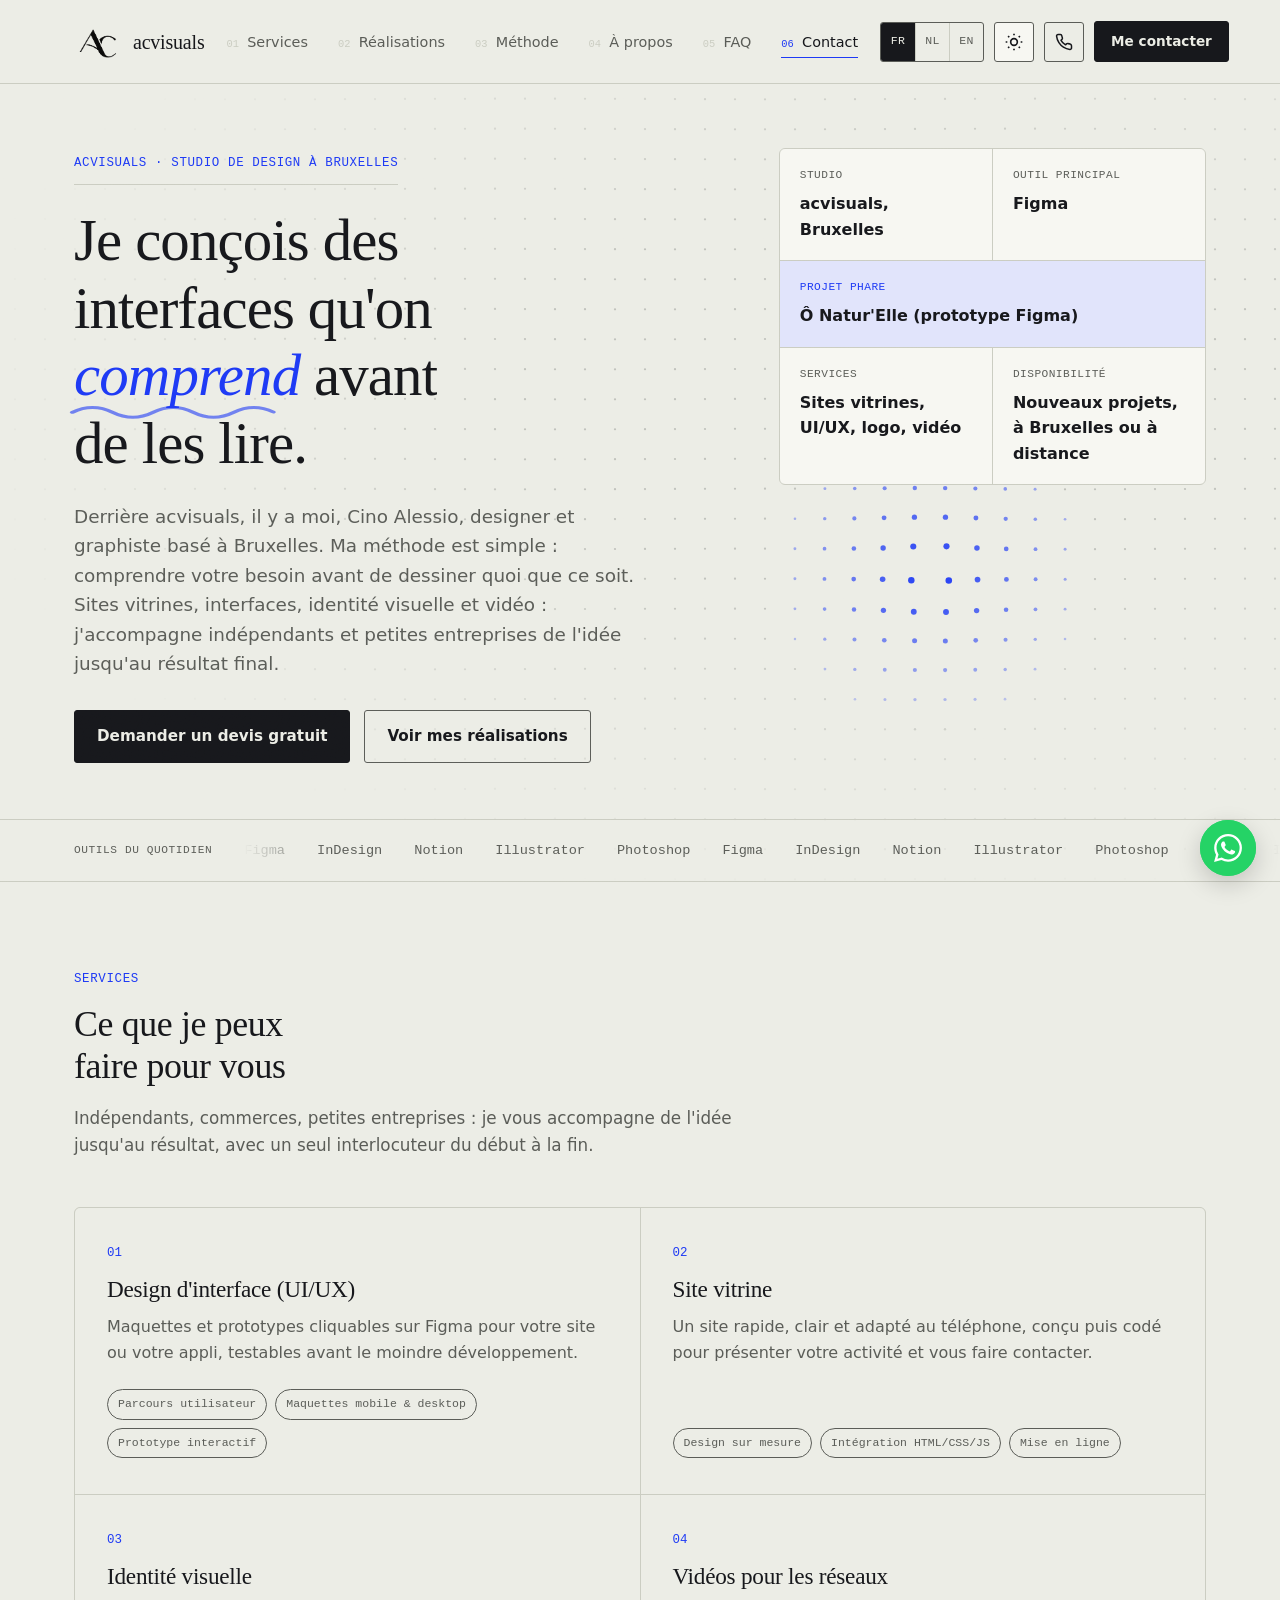
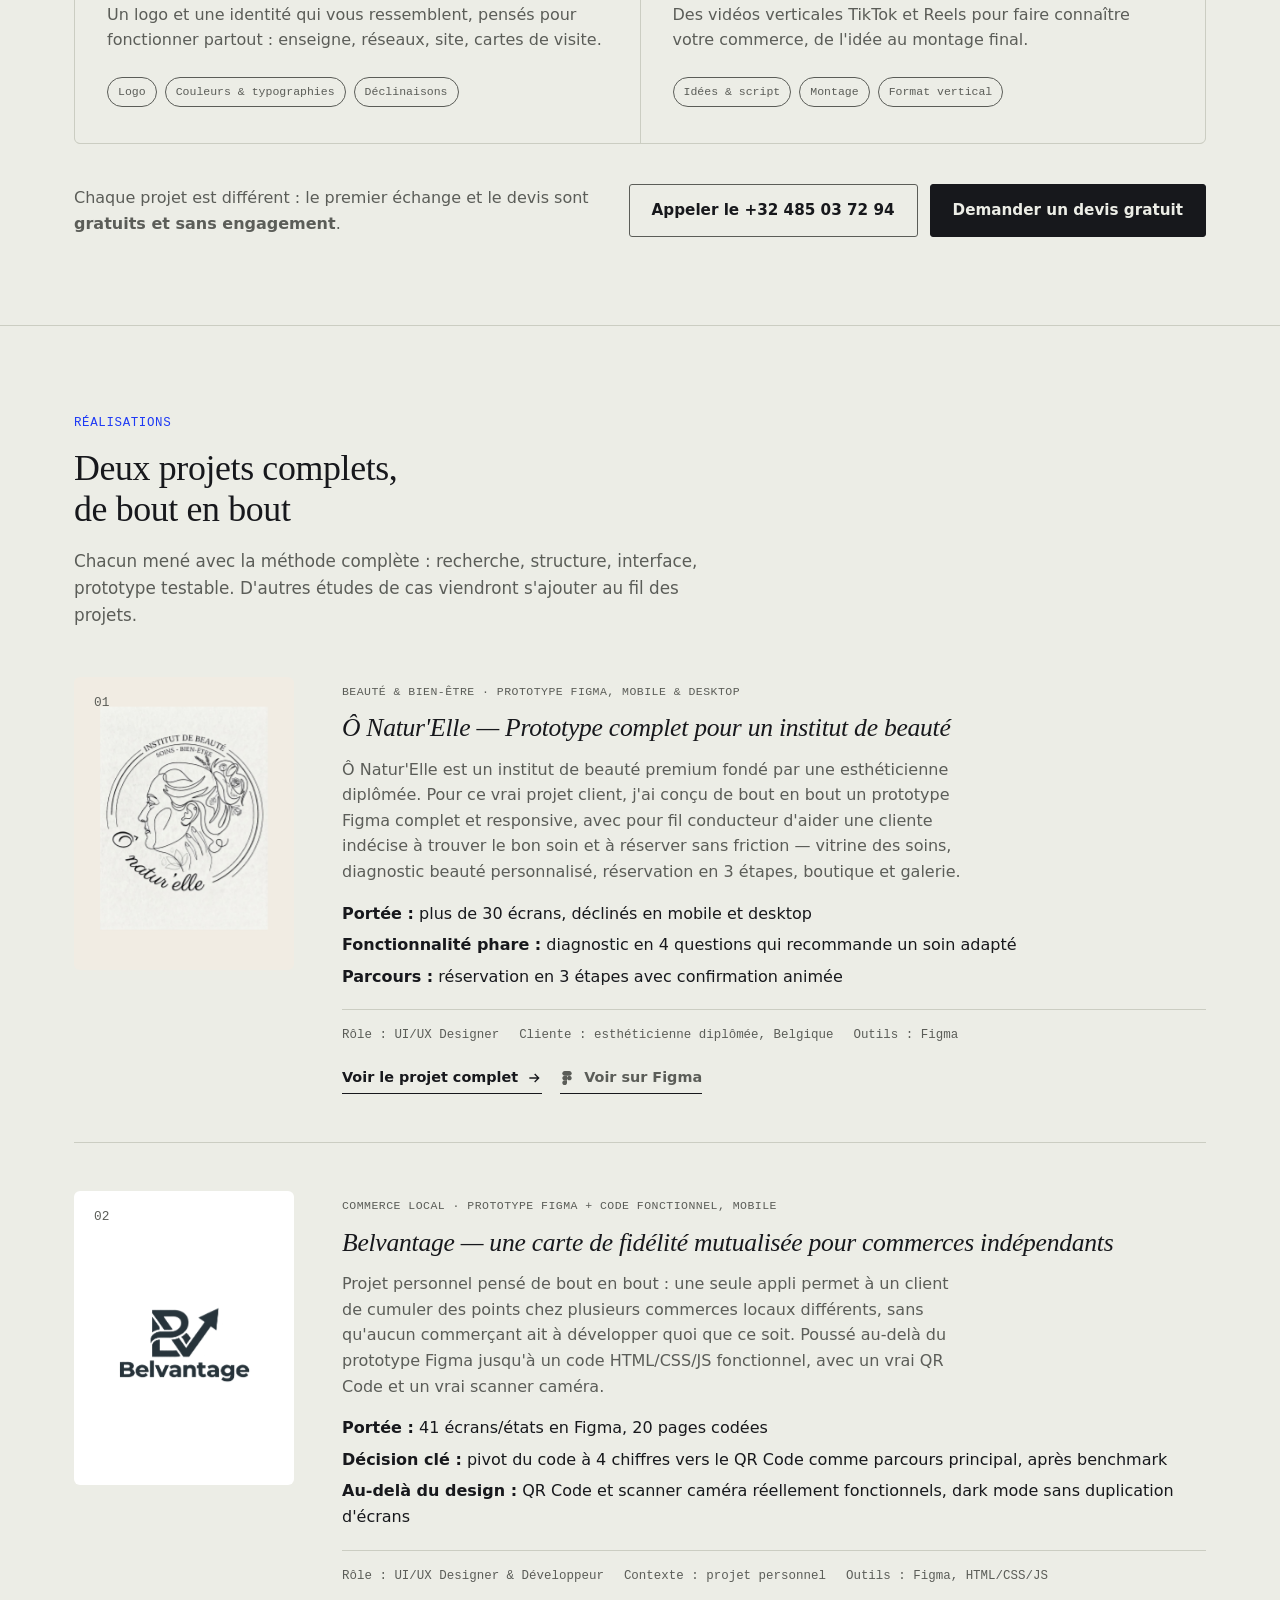
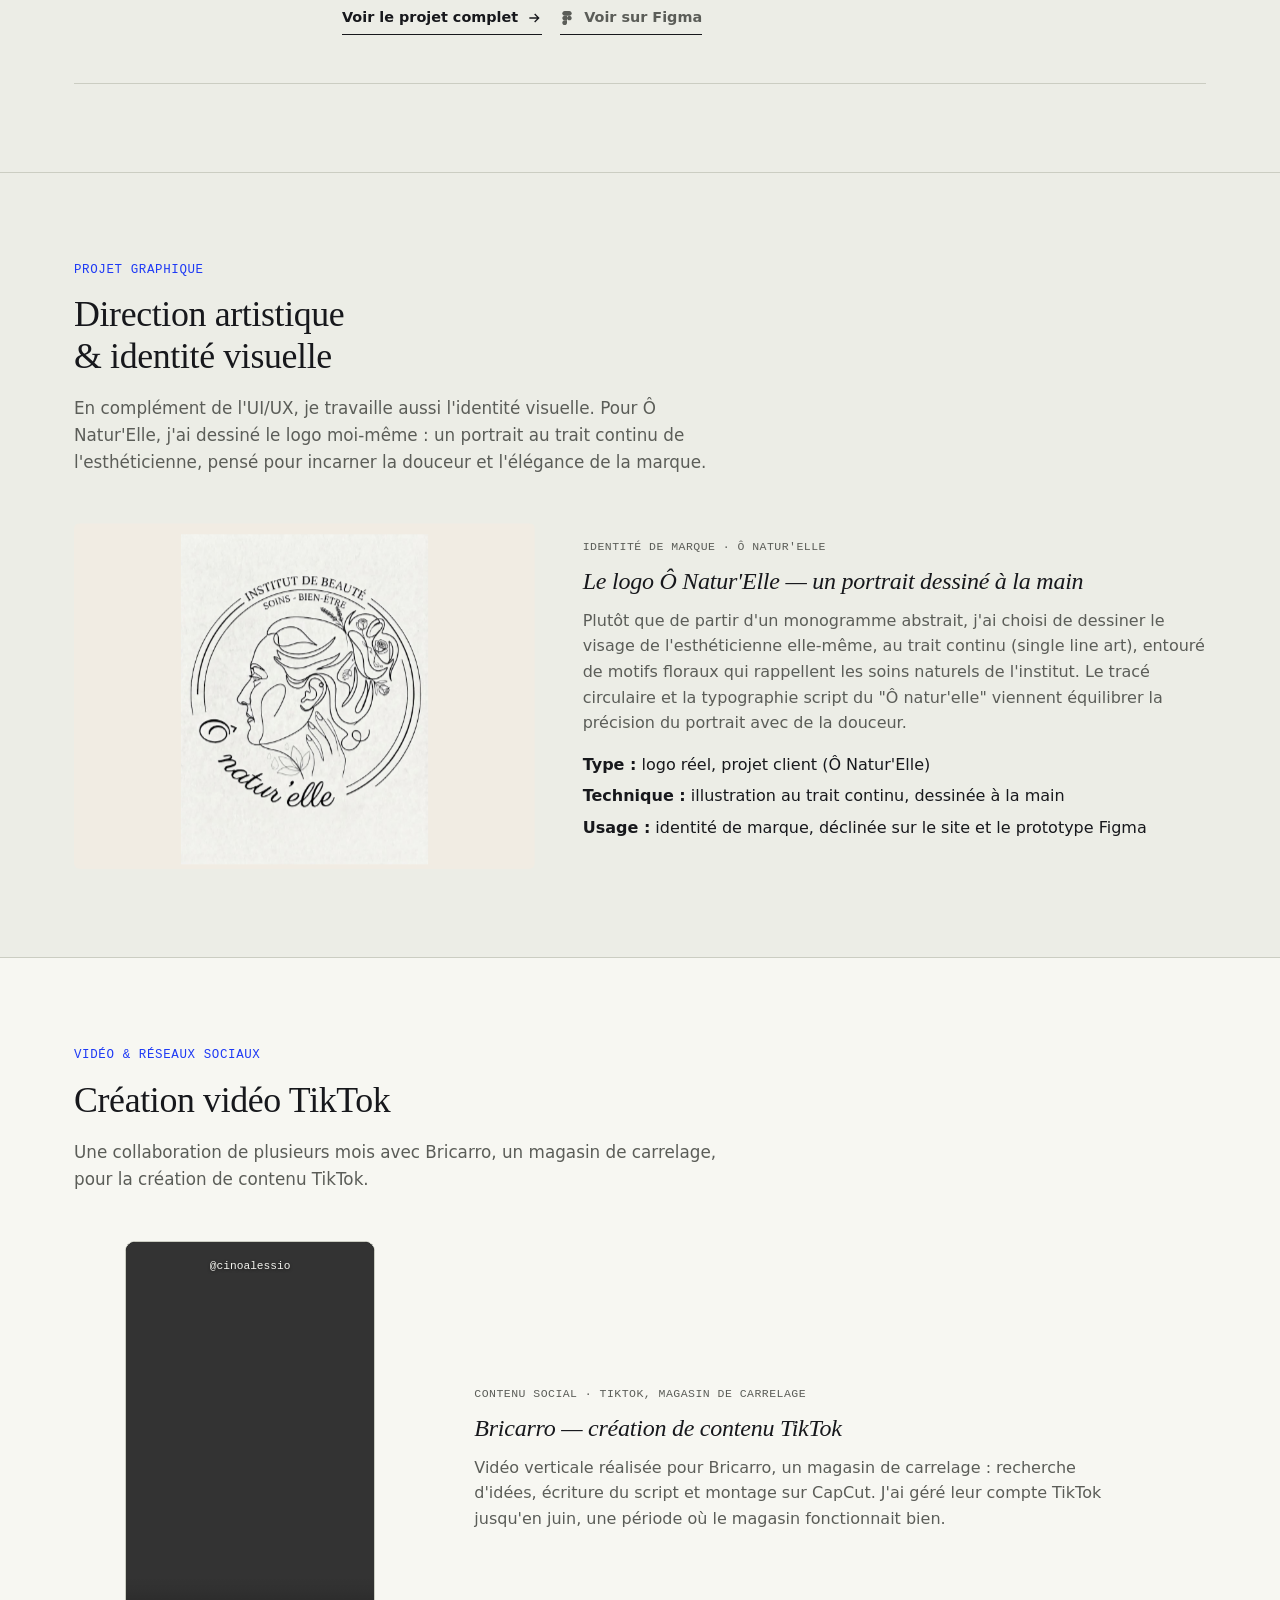
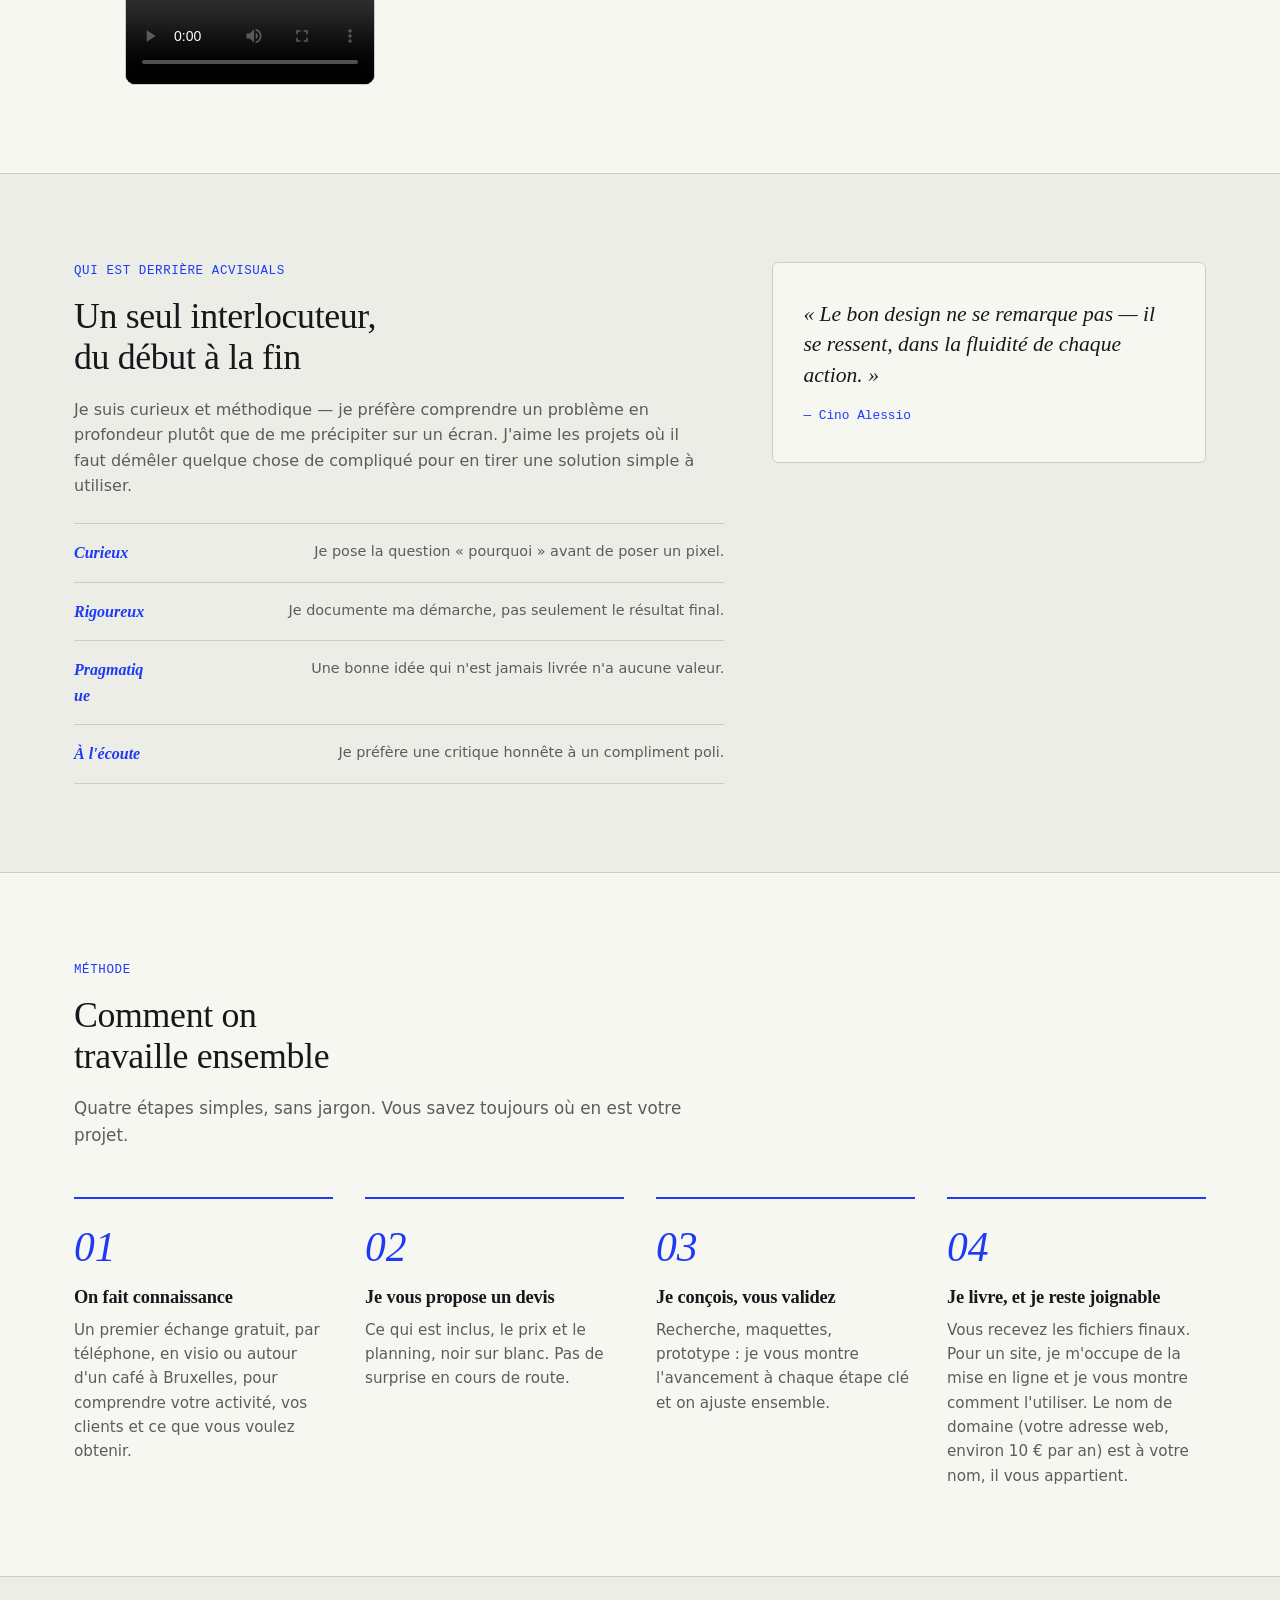
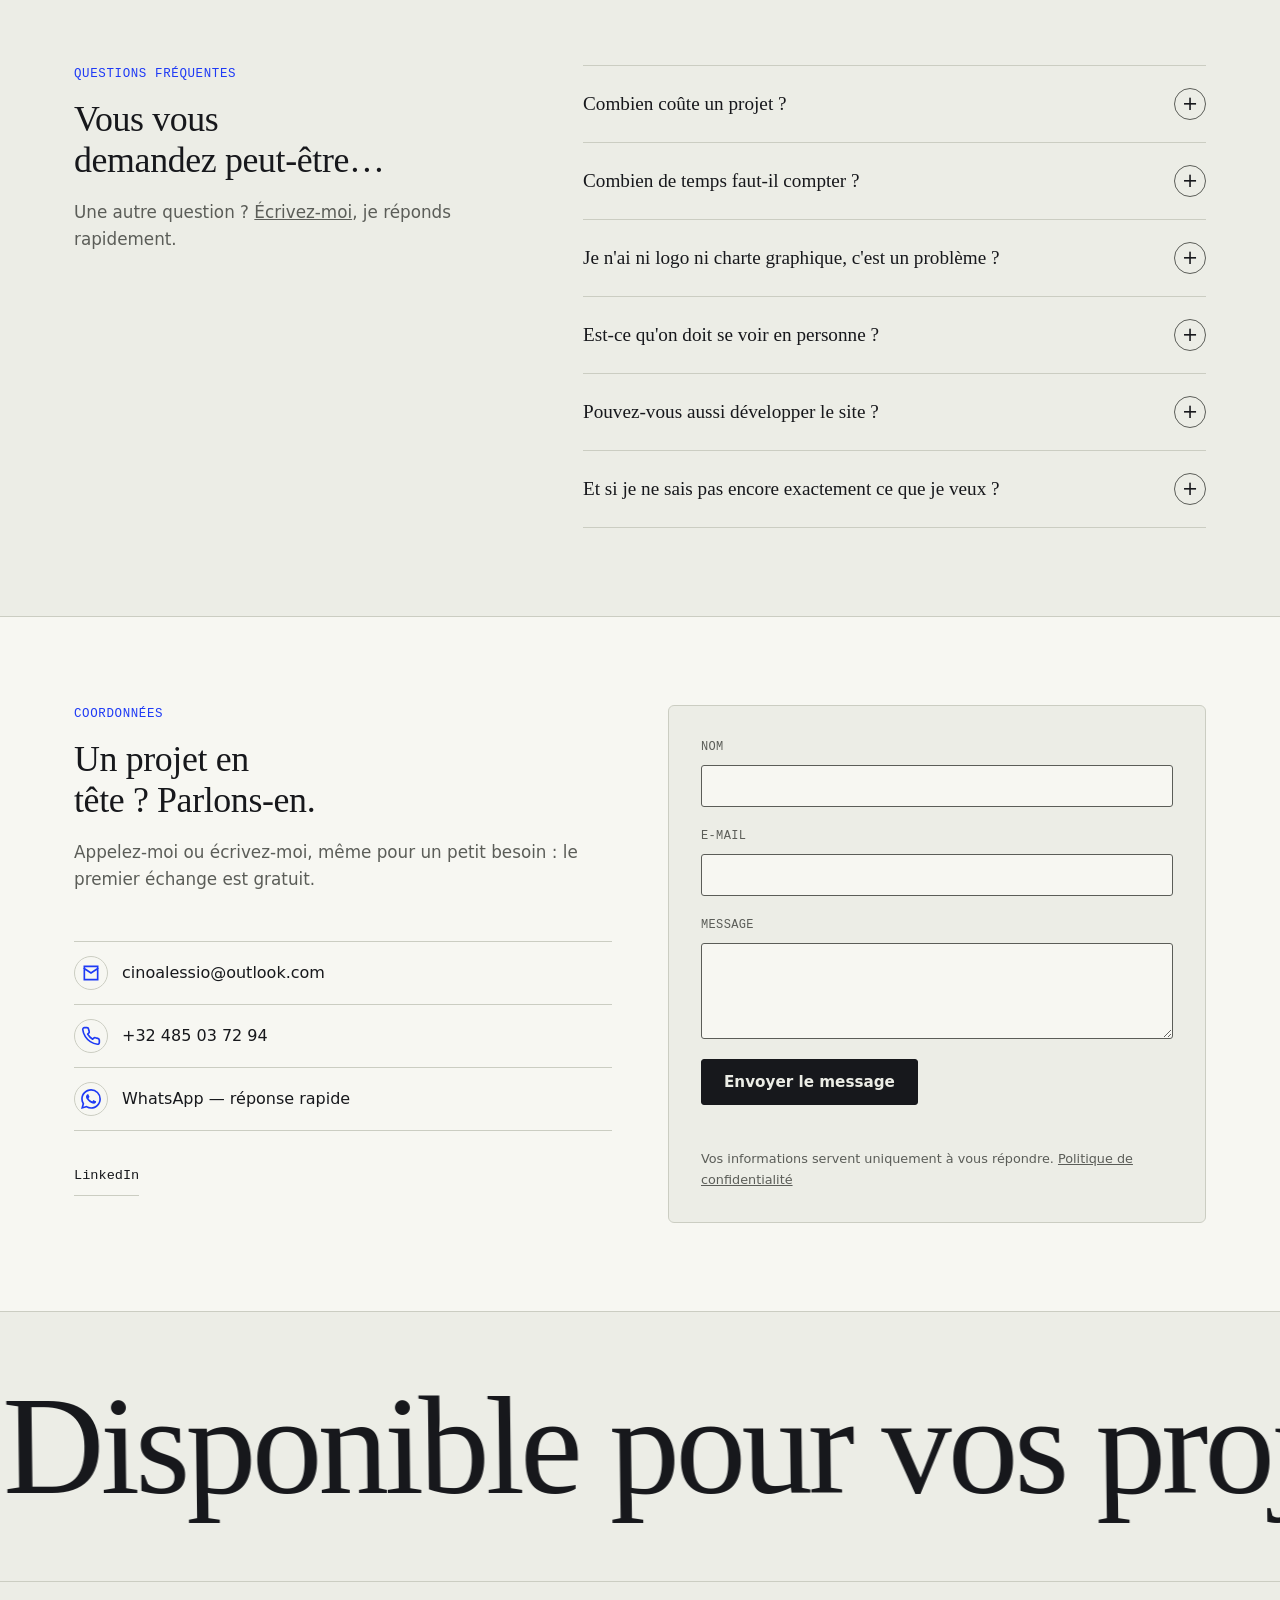
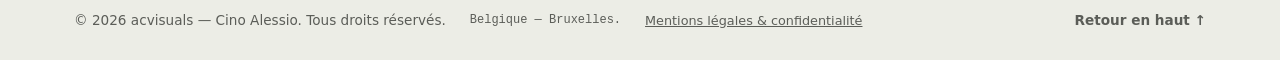
==== index.html @ 1e80dccf "Site acvisuals : services de design, sites web, identité visuelle et vidéo (FR, NL, EN) Co-Authored-" ====
<!DOCTYPE html>
<html lang="fr">
<head>
<meta charset="UTF-8">
<meta name="viewport" content="width=device-width, initial-scale=1.0">
<title>acvisuals — Sites web, identité visuelle &amp; vidéo à Bruxelles</title>
<meta name="description" content="acvisuals, studio de design à Bruxelles&nbsp;: sites vitrines, design d'interface, logo et identité visuelle, vidéos TikTok et Reels pour indépendants et petites entreprises. Devis gratuit.">
<meta name="robots" content="index, follow">
<meta name="color-scheme" content="light dark">
<meta http-equiv="Content-Security-Policy" content="default-src 'self'; script-src 'self'; style-src 'self' 'unsafe-inline' https://fonts.googleapis.com; font-src https://fonts.gstatic.com; img-src 'self' data:; connect-src 'self' https://api.web3forms.com; object-src 'none'; base-uri 'self'; form-action 'self';">
<meta name="referrer" content="strict-origin-when-cross-origin">

<link rel="canonical" href="https://alessio29-git.github.io/acvisuals/">

<meta property="og:title" content="acvisuals — Sites web, identité visuelle &amp; vidéo à Bruxelles">
<meta property="og:description" content="Sites vitrines, design d'interface, logo et vidéos pour les réseaux. Un seul interlocuteur de l'idée au résultat, à Bruxelles ou à distance. Devis gratuit.">
<meta property="og:type" content="website">
<meta property="og:url" content="https://alessio29-git.github.io/acvisuals/">
<meta property="og:image" content="https://alessio29-git.github.io/acvisuals/img/og-logo.png">
<meta property="og:image:width" content="1200">
<meta property="og:image:height" content="630">
<meta property="og:image:alt" content="Logo AC — acvisuals">
<meta property="og:locale" content="fr_FR">
<meta name="twitter:card" content="summary_large_image">
<meta name="twitter:title" content="acvisuals — Sites web, identité visuelle &amp; vidéo à Bruxelles">
<meta name="twitter:description" content="Sites vitrines, design d'interface, logo et vidéos pour les réseaux. Un seul interlocuteur de l'idée au résultat, à Bruxelles ou à distance. Devis gratuit.">
<meta name="twitter:image" content="https://alessio29-git.github.io/acvisuals/img/og-logo.png">
<meta name="theme-color" content="#ECEDE6" media="(prefers-color-scheme: light)">
<meta name="theme-color" content="#15161A" media="(prefers-color-scheme: dark)">

<link rel="alternate" hreflang="fr" href="https://alessio29-git.github.io/acvisuals/">
<link rel="alternate" hreflang="nl" href="https://alessio29-git.github.io/acvisuals/nl/">
<link rel="alternate" hreflang="en" href="https://alessio29-git.github.io/acvisuals/en/">
<link rel="alternate" hreflang="x-default" href="https://alessio29-git.github.io/acvisuals/">
<link rel="icon" href="favicon.svg" type="image/svg+xml">
<script src="intro.js"></script>

<script type="application/ld+json">
{
  "@context": "https://schema.org",
  "@type": "ProfessionalService",
  "name": "acvisuals",
  "description": "Design d'interface (UI/UX), sites vitrines, identité visuelle et vidéos pour les réseaux sociaux. Basé à Bruxelles, sur place ou à distance.",
  "url": "https://alessio29-git.github.io/acvisuals/",
  "telephone": "+32485037294",
  "email": "cinoalessio@outlook.com",
  "image": "https://alessio29-git.github.io/acvisuals/img/ac-logo.png",
  "address": { "@type": "PostalAddress", "addressLocality": "Bruxelles", "addressCountry": "BE" },
  "areaServed": { "@type": "City", "name": "Bruxelles" },
  "founder": { "@type": "Person", "name": "Cino Alessio" },
  "sameAs": ["https://www.linkedin.com/in/alessio-cino-a7abaa321"]
}
</script>
<link rel="preconnect" href="https://fonts.googleapis.com">
<link rel="preconnect" href="https://fonts.gstatic.com" crossorigin>
<link href="https://fonts.googleapis.com/css2?family=Fraunces:ital,opsz,wght@0,9..144,300..700;1,9..144,300..600&family=Hanken+Grotesk:wght@400;500;600;700&family=IBM+Plex+Mono:wght@400;500&display=swap" rel="stylesheet">
<link rel="stylesheet" href="style.css">
</head>
<body>

<a class="skip-link" href="#main">Aller au contenu principal</a>

<header class="site-header" id="siteHeader">
  <div class="container header-inner">
    <a href="#top" class="logo" aria-label="acvisuals — retour en haut de page">
      <img src="img/ac-logo.png" width="573" height="468" class="logo-mark" alt="">
      <span class="logo-word" aria-hidden="true">acvisuals</span>
    </a>

    <nav class="main-nav" id="mainNav" aria-label="Navigation principale">
      <ul>
        <li><a href="#services" class="nav-link">Services</a></li>
        <li><a href="#etudes-de-cas" class="nav-link">Réalisations</a></li>
        <li><a href="#methode" class="nav-link">Méthode</a></li>
        <li><a href="#personnalite" class="nav-link">À propos</a></li>
        <li><a href="#faq" class="nav-link">FAQ</a></li>
        <li><a href="#contact" class="nav-link">Contact</a></li>
        <li class="nav-lang" aria-label="Langue · Taal · Language">
          <a href="index.html" hreflang="fr" lang="fr" aria-current="page" title="Français">FR</a>
          <a href="nl/index.html" hreflang="nl" lang="nl" title="Nederlands">NL</a>
          <a href="en/index.html" hreflang="en" lang="en" title="English">EN</a>
        </li>
      </ul>
    </nav>

    <div class="header-actions">
      <nav class="lang-switch" aria-label="Langue · Taal · Language">
        <a href="index.html" hreflang="fr" lang="fr" aria-current="page" title="Français">FR</a>
        <a href="nl/index.html" hreflang="nl" lang="nl" title="Nederlands">NL</a>
        <a href="en/index.html" hreflang="en" lang="en" title="English">EN</a>
      </nav>
      <button type="button" class="theme-toggle" id="themeToggle" aria-label="Activer le thème sombre" aria-pressed="false">
        <svg class="icon-sun" width="20" height="20" viewBox="0 0 24 24" fill="none" stroke="currentColor" stroke-width="2" aria-hidden="true"><circle cx="12" cy="12" r="4"/><path d="M12 2v2M12 20v2M4.9 4.9l1.4 1.4M17.7 17.7l1.4 1.4M2 12h2M20 12h2M4.9 19.1l1.4-1.4M17.7 6.3l1.4-1.4"/></svg>
        <svg class="icon-moon" width="20" height="20" viewBox="0 0 24 24" fill="none" stroke="currentColor" stroke-width="2" aria-hidden="true"><path d="M21 12.8A9 9 0 1 1 11.2 3a7 7 0 0 0 9.8 9.8Z"/></svg>
      </button>
      <a href="tel:+32485037294" class="header-call" aria-label="Appeler Cino Alessio au +32 485 03 72 94">
        <svg width="18" height="18" viewBox="0 0 24 24" fill="none" stroke="currentColor" stroke-width="2" stroke-linecap="round" stroke-linejoin="round" aria-hidden="true"><path d="M22 16.9v3a2 2 0 0 1-2.2 2 19.8 19.8 0 0 1-8.6-3.1 19.5 19.5 0 0 1-6-6A19.8 19.8 0 0 1 2.1 4.2 2 2 0 0 1 4.1 2h3a2 2 0 0 1 2 1.7c.1.9.4 1.8.7 2.7a2 2 0 0 1-.5 2.1L8 9.8a16 16 0 0 0 6 6l1.3-1.3a2 2 0 0 1 2.1-.4c.9.3 1.8.6 2.7.7a2 2 0 0 1 1.7 2z"/></svg>
        <span class="header-call-num">+32 485 03 72 94</span>
      </a>
      <a href="#contact" class="btn btn-primary btn-small">Me contacter</a>
      <button type="button" class="menu-toggle" id="menuToggle" aria-label="Ouvrir le menu" aria-expanded="false" aria-controls="mainNav">
        <span></span><span></span><span></span>
      </button>
    </div>
  </div>
</header>

<main id="main">

  <!-- ============ INTRODUCTION ============ -->
  <section id="intro" class="hero" aria-labelledby="hero-title">
    <canvas class="hero-canvas" aria-hidden="true"></canvas>
    <div class="container hero-inner">
      <div class="hero-text">
        <p class="eyebrow" id="top">acvisuals · Studio de design à Bruxelles</p>
        <h1 id="hero-title">Je conçois des interfaces qu'on <span class="squiggle-wrap">comprend<svg class="squiggle" viewBox="0 0 140 14" preserveAspectRatio="none" aria-hidden="true"><path pathLength="1" d="M2 8c8-7 16-7 24 0s16 7 24 0 16-7 24 0 16 7 24 0 16-7 24 0" /></svg></span> avant de les lire.</h1>
        <p class="hero-lede">
          Derrière acvisuals, il y a moi, Cino Alessio, designer et graphiste basé à Bruxelles. Ma méthode est simple&nbsp;:
          comprendre votre besoin avant de dessiner quoi que ce soit. Sites vitrines, interfaces, identité visuelle et
          vidéo&nbsp;: j'accompagne indépendants et petites entreprises de l'idée jusqu'au résultat final.
        </p>
        <div class="hero-ctas">
          <a href="#contact" class="btn btn-primary">Demander un devis gratuit</a>
          <a href="#etudes-de-cas" class="btn btn-ghost">Voir mes réalisations</a>
        </div>
      </div>

      <aside class="hero-fiche" aria-label="Fiche de présentation">
        <dl>
          <div class="fiche-row">
            <dt>Studio</dt>
            <dd>acvisuals, Bruxelles</dd>
          </div>
          <div class="fiche-row">
            <dt>Outil principal</dt>
            <dd>Figma</dd>
          </div>
          <div class="fiche-row fiche-highlight">
            <dt>Projet phare</dt>
            <dd>Ô Natur'Elle (prototype Figma)</dd>
          </div>
          <div class="fiche-row">
            <dt>Services</dt>
            <dd>Sites vitrines, UI/UX, logo, vidéo</dd>
          </div>
          <div class="fiche-row">
            <dt>Disponibilité</dt>
            <dd>Nouveaux projets, à Bruxelles ou à distance</dd>
          </div>
        </dl>
      </aside>
    </div>

    <div class="marquee" aria-label="Outils utilisés au quotidien">
      <p class="marquee-label">Outils du quotidien</p>
      <div class="marquee-track">
        <span>Figma</span><span>InDesign</span><span>Notion</span><span>Illustrator</span><span>Photoshop</span>
      </div>
    </div>
  </section>

  <!-- ============ SERVICES ============ -->
  <section id="services" class="section" aria-labelledby="services-title">
    <div class="container">
      <p class="section-eyebrow">Services</p>
      <h2 id="services-title" class="section-title">Ce que je peux faire pour vous</h2>
      <p class="section-lede">Indépendants, commerces, petites entreprises&nbsp;: je vous accompagne de l'idée jusqu'au résultat, avec un seul interlocuteur du début à la fin.</p>

      <ul class="service-list">
        <li class="service-card">
          <span class="service-num">01</span>
          <h3>Design d'interface (UI/UX)</h3>
          <p>Maquettes et prototypes cliquables sur Figma pour votre site ou votre appli, testables avant le moindre développement.</p>
          <ul class="service-deliverables">
            <li>Parcours utilisateur</li><li>Maquettes mobile &amp; desktop</li><li>Prototype interactif</li>
          </ul>
        </li>
        <li class="service-card">
          <span class="service-num">02</span>
          <h3>Site vitrine</h3>
          <p>Un site rapide, clair et adapté au téléphone, conçu puis codé pour présenter votre activité et vous faire contacter.</p>
          <ul class="service-deliverables">
            <li>Design sur mesure</li><li>Intégration HTML/CSS/JS</li><li>Mise en ligne</li>
          </ul>
        </li>
        <li class="service-card">
          <span class="service-num">03</span>
          <h3>Identité visuelle</h3>
          <p>Un logo et une identité qui vous ressemblent, pensés pour fonctionner partout&nbsp;: enseigne, réseaux, site, cartes de visite.</p>
          <ul class="service-deliverables">
            <li>Logo</li><li>Couleurs &amp; typographies</li><li>Déclinaisons</li>
          </ul>
        </li>
        <li class="service-card">
          <span class="service-num">04</span>
          <h3>Vidéos pour les réseaux</h3>
          <p>Des vidéos verticales TikTok et Reels pour faire connaître votre commerce, de l'idée au montage final.</p>
          <ul class="service-deliverables">
            <li>Idées &amp; script</li><li>Montage</li><li>Format vertical</li>
          </ul>
        </li>
      </ul>

      <div class="service-cta">
        <p>Chaque projet est différent&nbsp;: le premier échange et le devis sont <strong>gratuits et sans engagement</strong>.</p>
        <div class="service-cta-actions">
          <a href="tel:+32485037294" class="btn btn-ghost">Appeler le +32 485 03 72 94</a>
          <a href="#contact" class="btn btn-primary">Demander un devis gratuit</a>
        </div>
      </div>
    </div>
  </section>

  <!-- ============ ÉTUDES DE CAS ============ -->
  <section id="etudes-de-cas" class="section" aria-labelledby="cases-title">
    <div class="container">
      <p class="section-eyebrow">Réalisations</p>
      <h2 id="cases-title" class="section-title">Deux projets complets, de bout en bout</h2>
      <p class="section-lede">Chacun mené avec la méthode complète&nbsp;: recherche, structure, interface, prototype testable. D'autres études de cas viendront s'ajouter au fil des projets.</p>

      <div class="case-list">

        <article class="case-card">
          <div class="case-media case-media--logo" style="--swatch:#F1ECE3;">
            <span class="case-index">01</span>
            <img src="img/onaturelle-logo.jpeg" width="768" height="1024" loading="lazy" decoding="async" class="case-media-logo" alt="Logo Ô Natur'Elle — portrait au trait continu de l'esthéticienne">
          </div>
          <div class="case-content">
            <span class="case-tag">Beauté &amp; bien-être · Prototype Figma, mobile &amp; desktop</span>
            <h3>Ô Natur'Elle — Prototype complet pour un institut de beauté</h3>
            <p>Ô Natur'Elle est un institut de beauté premium fondé par une esthéticienne diplômée. Pour ce vrai projet client, j'ai conçu de bout en bout un prototype Figma complet et responsive, avec pour fil conducteur d'aider une cliente indécise à trouver le bon soin et à réserver sans friction — vitrine des soins, diagnostic beauté personnalisé, réservation en 3 étapes, boutique et galerie.</p>
            <ul class="case-results">
              <li><strong>Portée&nbsp;:</strong> plus de 30 écrans, déclinés en mobile et desktop</li>
              <li><strong>Fonctionnalité phare&nbsp;:</strong> diagnostic en 4 questions qui recommande un soin adapté</li>
              <li><strong>Parcours&nbsp;:</strong> réservation en 3 étapes avec confirmation animée</li>
            </ul>
            <div class="case-meta">
              <span>Rôle&nbsp;: UI/UX Designer</span><span>Cliente&nbsp;: esthéticienne diplômée, Belgique</span><span>Outils&nbsp;: Figma</span>
            </div>
            <div style="display:flex; align-items:center; gap:18px; flex-wrap:wrap;">
              <a class="case-toggle" href="o-naturelle.html">
                Voir le projet complet
                <svg width="16" height="16" viewBox="0 0 24 24" fill="none" stroke="currentColor" stroke-width="2" aria-hidden="true"><path d="M5 12h14M13 6l6 6-6 6"/></svg>
              </a>
              <a class="case-toggle" href="https://www.figma.com/design/KevVuUXGlGFfTYBVmaRjBL/%C3%94-Natur-Elle?node-id=644-162&t=nJcHRwKrs1C71wnm-0" target="_blank" rel="noopener noreferrer" style="color:var(--ink-muted);">
                <svg width="14" height="14" viewBox="0 0 24 24" fill="currentColor" style="margin-right:2px;" aria-hidden="true"><path d="M8 24c2.21 0 4-1.79 4-4v-4H8c-2.21 0-4 1.79-4 4s1.79 4 4 4z"/><path d="M4 12c0-2.21 1.79-4 4-4h4v8H8c-2.21 0-4-1.79-4-4z"/><path d="M4 4c0-2.21 1.79-4 4-4h4v8H8C5.79 8 4 6.21 4 4z"/><path d="M12 0h4c2.21 0 4 1.79 4 4s-1.79 4-4 4h-4V0z"/><path d="M20 12c0 2.21-1.79 4-4 4s-4-1.79-4-4 1.79-4 4-4 4 1.79 4 4z"/></svg>
                Voir sur Figma
              </a>
            </div>
          </div>
        </article>

        <article class="case-card">
          <div class="case-media case-media--logo" style="--swatch:#FFFFFF;">
            <span class="case-index">02</span>
            <img src="img/belvantage-logo.png" width="1697" height="927" loading="lazy" decoding="async" class="case-media-logo" alt="Logo Belvantage">
          </div>
          <div class="case-content">
            <span class="case-tag">Commerce local · Prototype Figma + code fonctionnel, mobile</span>
            <h3>Belvantage — une carte de fidélité mutualisée pour commerces indépendants</h3>
            <p>Projet personnel pensé de bout en bout&nbsp;: une seule appli permet à un client de cumuler des points chez plusieurs commerces locaux différents, sans qu'aucun commerçant ait à développer quoi que ce soit. Poussé au-delà du prototype Figma jusqu'à un code HTML/CSS/JS fonctionnel, avec un vrai QR Code et un vrai scanner caméra.</p>
            <ul class="case-results">
              <li><strong>Portée&nbsp;:</strong> 41 écrans/états en Figma, 20 pages codées</li>
              <li><strong>Décision clé&nbsp;:</strong> pivot du code à 4 chiffres vers le QR Code comme parcours principal, après benchmark</li>
              <li><strong>Au-delà du design&nbsp;:</strong> QR Code et scanner caméra réellement fonctionnels, dark mode sans duplication d'écrans</li>
            </ul>
            <div class="case-meta">
              <span>Rôle&nbsp;: UI/UX Designer &amp; Développeur</span><span>Contexte&nbsp;: projet personnel</span><span>Outils&nbsp;: Figma, HTML/CSS/JS</span>
            </div>
            <div style="display:flex; align-items:center; gap:18px; flex-wrap:wrap;">
              <a class="case-toggle" href="belvantage.html">
                Voir le projet complet
                <svg width="16" height="16" viewBox="0 0 24 24" fill="none" stroke="currentColor" stroke-width="2" aria-hidden="true"><path d="M5 12h14M13 6l6 6-6 6"/></svg>
              </a>
              <a class="case-toggle" href="https://www.figma.com/design/FpHQ26TAcnUqean6JJVn6l/App-Fid%C3%A9lit%C3%A9-Locale?node-id=2-16&t=nJcHRwKrs1C71wnm-0" target="_blank" rel="noopener noreferrer" style="color:var(--ink-muted);">
                <svg width="14" height="14" viewBox="0 0 24 24" fill="currentColor" style="margin-right:2px;" aria-hidden="true"><path d="M8 24c2.21 0 4-1.79 4-4v-4H8c-2.21 0-4 1.79-4 4s1.79 4 4 4z"/><path d="M4 12c0-2.21 1.79-4 4-4h4v8H8c-2.21 0-4-1.79-4-4z"/><path d="M4 4c0-2.21 1.79-4 4-4h4v8H8C5.79 8 4 6.21 4 4z"/><path d="M12 0h4c2.21 0 4 1.79 4 4s-1.79 4-4 4h-4V0z"/><path d="M20 12c0 2.21-1.79 4-4 4s-4-1.79-4-4 1.79-4 4-4 4 1.79 4 4z"/></svg>
                Voir sur Figma
              </a>
            </div>
          </div>
        </article>

      </div>
    </div>
  </section>

  <!-- ============ PROJET GRAPHIQUE ============ -->
  <section id="graphisme" class="section" aria-labelledby="graphic-title">
    <div class="container">
      <p class="section-eyebrow">Projet graphique</p>
      <h2 id="graphic-title" class="section-title">Direction artistique &amp; identité visuelle</h2>
      <p class="section-lede">En complément de l'UI/UX, je travaille aussi l'identité visuelle. Pour Ô Natur'Elle, j'ai dessiné le logo moi-même&nbsp;: un portrait au trait continu de l'esthéticienne, pensé pour incarner la douceur et l'élégance de la marque.</p>

      <div class="graphic-showcase">
        <div class="graphic-visual" style="background:#F1ECE3; padding:16px;">
          <img src="img/onaturelle-logo.jpeg" width="768" height="1024" loading="lazy" decoding="async" alt="Logo Ô Natur'Elle — portrait au trait continu de l'esthéticienne, encadré du texte Institut de beauté, Soins - Bien-être" style="width:100%; height:100%; object-fit:contain; border-radius:4px;">
        </div>
        <div class="graphic-content">
          <span class="case-tag">Identité de marque · Ô Natur'Elle</span>
          <h3>Le logo Ô Natur'Elle — un portrait dessiné à la main</h3>
          <p>
            Plutôt que de partir d'un monogramme abstrait, j'ai choisi de dessiner le visage de l'esthéticienne
            elle-même, au trait continu (single line art), entouré de motifs floraux qui rappellent les soins
            naturels de l'institut. Le tracé circulaire et la typographie script du "Ô natur'elle" viennent
            équilibrer la précision du portrait avec de la douceur.
          </p>
          <ul class="case-results">
            <li><strong>Type&nbsp;:</strong> logo réel, projet client (Ô Natur'Elle)</li>
            <li><strong>Technique&nbsp;:</strong> illustration au trait continu, dessinée à la main</li>
            <li><strong>Usage&nbsp;:</strong> identité de marque, déclinée sur le site et le prototype Figma</li>
          </ul>
        </div>
      </div>
    </div>
  </section>

  <!-- ============ VIDÉO TIKTOK ============ -->
  <section id="video" class="section section-alt" aria-labelledby="video-title">
    <div class="container">
      <p class="section-eyebrow">Vidéo &amp; réseaux sociaux</p>
      <h2 id="video-title" class="section-title">Création vidéo TikTok</h2>
      <p class="section-lede">Une collaboration de plusieurs mois avec Bricarro, un magasin de carrelage, pour la création de contenu TikTok.</p>

      <div class="video-showcase">
        <div class="video-frame">
          <div class="video-frame-inner">
            <video class="video-real" controls preload="metadata" playsinline aria-label="Vidéo TikTok réalisée pour Bricarro, magasin de carrelage">
              <source src="video/bricarro.mp4" type="video/mp4">
            </video>
            <div class="video-ui-top">
              <span>@cinoalessio</span>
            </div>
          </div>
        </div>

        <div class="video-content">
          <span class="case-tag">Contenu social · TikTok, magasin de carrelage</span>
          <h3>Bricarro — création de contenu TikTok</h3>
          <p>
            Vidéo verticale réalisée pour Bricarro, un magasin de carrelage&nbsp;: recherche d'idées, écriture
            du script et montage sur CapCut. J'ai géré leur compte TikTok jusqu'en juin, une période où le
            magasin fonctionnait bien.
          </p>
        </div>
      </div>
    </div>
  </section>

  <!-- ============ PERSONNALITÉ ============ -->
  <section id="personnalite" class="section" aria-labelledby="personality-title">
    <div class="container personality-layout">
      <div class="personality-text">
        <p class="section-eyebrow">Qui est derrière acvisuals</p>
        <h2 id="personality-title" class="section-title">Un seul interlocuteur, du début à la fin</h2>
        <p>
          Je suis curieux et méthodique — je préfère comprendre un problème en profondeur plutôt que de
          me précipiter sur un écran. J'aime les projets où il faut démêler quelque chose de compliqué
          pour en tirer une solution simple à utiliser.
        </p>
        <dl class="values-list">
          <div class="value-item">
            <dt>Curieux</dt>
            <dd>Je pose la question «&nbsp;pourquoi » avant de poser un pixel.</dd>
          </div>
          <div class="value-item">
            <dt>Rigoureux</dt>
            <dd>Je documente ma démarche, pas seulement le résultat final.</dd>
          </div>
          <div class="value-item">
            <dt>Pragmatique</dt>
            <dd>Une bonne idée qui n'est jamais livrée n'a aucune valeur.</dd>
          </div>
          <div class="value-item">
            <dt>À l'écoute</dt>
            <dd>Je préfère une critique honnête à un compliment poli.</dd>
          </div>
        </dl>
      </div>
      <div class="personality-quote">
        <blockquote>
          «&nbsp;Le bon design ne se remarque pas — il se ressent, dans la fluidité de chaque action. »
        </blockquote>
        <p class="quote-author">— Cino Alessio</p>
      </div>
    </div>
  </section>

  <!-- ============ MÉTHODE ============ -->
  <section id="methode" class="section section-alt" aria-labelledby="method-title">
    <div class="container">
      <p class="section-eyebrow">Méthode</p>
      <h2 id="method-title" class="section-title">Comment on travaille ensemble</h2>
      <p class="section-lede">Quatre étapes simples, sans jargon. Vous savez toujours où en est votre projet.</p>

      <ol class="process-list">
        <li class="process-step">
          <span class="process-num" aria-hidden="true">01</span>
          <h3>On fait connaissance</h3>
          <p>Un premier échange gratuit, par téléphone, en visio ou autour d'un café à Bruxelles, pour comprendre votre activité, vos clients et ce que vous voulez obtenir.</p>
        </li>
        <li class="process-step">
          <span class="process-num" aria-hidden="true">02</span>
          <h3>Je vous propose un devis</h3>
          <p>Ce qui est inclus, le prix et le planning, noir sur blanc. Pas de surprise en cours de route.</p>
        </li>
        <li class="process-step">
          <span class="process-num" aria-hidden="true">03</span>
          <h3>Je conçois, vous validez</h3>
          <p>Recherche, maquettes, prototype&nbsp;: je vous montre l'avancement à chaque étape clé et on ajuste ensemble.</p>
        </li>
        <li class="process-step">
          <span class="process-num" aria-hidden="true">04</span>
          <h3>Je livre, et je reste joignable</h3>
          <p>Vous recevez les fichiers finaux. Pour un site, je m'occupe de la mise en ligne et je vous montre comment l'utiliser. Le nom de domaine (votre adresse web, environ 10&nbsp;€ par an) est à votre nom, il vous appartient.</p>
        </li>
      </ol>
    </div>
  </section>

  <!-- ============ FAQ ============ -->
  <section id="faq" class="section" aria-labelledby="faq-title">
    <div class="container faq-layout">
      <div class="faq-intro">
        <p class="section-eyebrow">Questions fréquentes</p>
        <h2 id="faq-title" class="section-title">Vous vous demandez peut-être…</h2>
        <p class="section-lede">Une autre question&nbsp;? <a href="#contact">Écrivez-moi</a>, je réponds rapidement.</p>
      </div>
      <div class="faq-list">
        <details class="faq-item">
          <summary>Combien coûte un projet&nbsp;?</summary>
          <p>Ça dépend de ce dont vous avez besoin&nbsp;: un logo n'a pas le même prix qu'un site complet. Après un premier échange gratuit, je vous envoie un devis clair et détaillé, sans engagement.</p>
        </details>
        <details class="faq-item">
          <summary>Combien de temps faut-il compter&nbsp;?</summary>
          <p>Le planning est fixé ensemble dès le devis, selon la taille du projet et vos contraintes. Vous savez dès le départ quand vous recevrez quoi.</p>
        </details>
        <details class="faq-item">
          <summary>Je n'ai ni logo ni charte graphique, c'est un problème&nbsp;?</summary>
          <p>Pas du tout. Je peux créer votre identité visuelle avant de concevoir le site, pour que tout soit cohérent dès le départ.</p>
        </details>
        <details class="faq-item">
          <summary>Est-ce qu'on doit se voir en personne&nbsp;?</summary>
          <p>Comme vous préférez. Je suis basé à Bruxelles&nbsp;: on peut se rencontrer dans la région, ou tout faire à distance, par téléphone, WhatsApp ou en visio.</p>
        </details>
        <details class="faq-item">
          <summary>Pouvez-vous aussi développer le site&nbsp;?</summary>
          <p>Oui pour les sites vitrines, que je code moi-même en HTML/CSS/JS. Pour une application plus complexe, je prépare des maquettes et un prototype prêts à être transmis à un développeur.</p>
        </details>
        <details class="faq-item">
          <summary>Et si je ne sais pas encore exactement ce que je veux&nbsp;?</summary>
          <p>C'est justement le point de départ de mon métier. On commence par comprendre votre besoin et vos clients, et on construit la bonne solution ensemble.</p>
        </details>
      </div>
    </div>
  </section>

  <!-- ============ CONTACT ============ -->
  <section id="contact" class="section section-contact" aria-labelledby="contact-title">
    <div class="container contact-layout">
      <div class="contact-text">
        <p class="section-eyebrow">Coordonnées</p>
        <h2 id="contact-title" class="section-title">Un projet en tête&nbsp;? Parlons-en.</h2>
        <p class="section-lede">Appelez-moi ou écrivez-moi, même pour un petit besoin&nbsp;: le premier échange est gratuit.</p>

        <ul class="contact-list">
          <li>
            <span class="contact-icon" aria-hidden="true">
              <svg width="20" height="20" viewBox="0 0 24 24" fill="none" stroke="currentColor" stroke-width="2"><path d="M4 4h16v16H4z" opacity="0"/><path d="m3 6 9 6 9-6M4 4h16v16H4z"/></svg>
            </span>
            <a href="mailto:cinoalessio@outlook.com">cinoalessio@outlook.com</a>
          </li>
          <li>
            <span class="contact-icon" aria-hidden="true">
              <svg width="20" height="20" viewBox="0 0 24 24" fill="none" stroke="currentColor" stroke-width="2" stroke-linecap="round" stroke-linejoin="round"><path d="M22 16.9v3a2 2 0 0 1-2.2 2 19.8 19.8 0 0 1-8.6-3.1 19.5 19.5 0 0 1-6-6A19.8 19.8 0 0 1 2.1 4.2 2 2 0 0 1 4.1 2h3a2 2 0 0 1 2 1.7c.1.9.4 1.8.7 2.7a2 2 0 0 1-.5 2.1L8 9.8a16 16 0 0 0 6 6l1.3-1.3a2 2 0 0 1 2.1-.4c.9.3 1.8.6 2.7.7a2 2 0 0 1 1.7 2z"/></svg>
            </span>
            <a href="tel:+32485037294">+32 485 03 72 94</a>
          </li>
          <li>
            <span class="contact-icon" aria-hidden="true">
              <svg width="20" height="20" viewBox="0 0 24 24" fill="currentColor"><path d="M17.472 14.382c-.297-.149-1.758-.867-2.03-.967-.273-.099-.471-.148-.67.15-.197.297-.767.966-.94 1.164-.173.199-.347.223-.644.075-.297-.15-1.255-.463-2.39-1.475-.883-.788-1.48-1.761-1.653-2.059-.173-.297-.018-.458.13-.606.134-.133.298-.347.446-.52.149-.174.198-.298.298-.497.099-.198.05-.371-.025-.52-.075-.149-.669-1.612-.916-2.207-.242-.579-.487-.5-.669-.51-.173-.008-.371-.01-.57-.01-.198 0-.52.074-.792.372-.272.297-1.04 1.016-1.04 2.479 0 1.462 1.065 2.875 1.213 3.074.149.198 2.096 3.2 5.077 4.487.709.306 1.262.489 1.694.625.712.227 1.36.195 1.871.118.571-.085 1.758-.719 2.006-1.413.248-.694.248-1.289.173-1.413-.074-.124-.272-.198-.57-.347m-5.421 7.403h-.004a9.87 9.87 0 01-5.031-1.378l-.361-.214-3.741.982.998-3.648-.235-.374a9.86 9.86 0 01-1.51-5.26c.001-5.45 4.436-9.884 9.888-9.884 2.64 0 5.122 1.03 6.988 2.898a9.825 9.825 0 012.893 6.994c-.003 5.45-4.437 9.884-9.885 9.884m8.413-18.297A11.815 11.815 0 0012.05 0C5.495 0 .16 5.335.157 11.892c0 2.096.547 4.142 1.588 5.945L.057 24l6.305-1.654a11.882 11.882 0 005.683 1.448h.005c6.554 0 11.89-5.335 11.893-11.893a11.821 11.821 0 00-3.48-8.413Z"/></svg>
            </span>
            <a href="https://wa.me/32485037294?text=Bonjour%20Cino%2C%20je%20vous%20contacte%20depuis%20votre%20site%20%C3%A0%20propos%20d%27un%20projet." target="_blank" rel="noopener noreferrer">WhatsApp — réponse rapide</a>
          </li>
        </ul>

        <div class="social-links" aria-label="Réseaux sociaux">
          <a href="https://www.linkedin.com/in/alessio-cino-a7abaa321" target="_blank" rel="noopener noreferrer" aria-label="Profil LinkedIn de Cino Alessio">LinkedIn</a>
        </div>
      </div>

      <!-- Formulaire branché sur Web3Forms (service gratuit, aucun serveur à gérer). -->
      <form class="contact-form" id="contactForm" novalidate>
        <input type="hidden" name="access_key" value="6291c0f9-7ea4-4fd0-a6d5-e266edce60e7">
        <input type="hidden" name="subject" value="Nouveau message depuis acvisuals">
        <input type="checkbox" name="botcheck" class="hp-field" tabindex="-1" autocomplete="off" aria-hidden="true">
        <div class="form-row">
          <label for="name">Nom</label>
          <input type="text" id="name" name="name" required autocomplete="name">
        </div>
        <div class="form-row">
          <label for="email">E-mail</label>
          <input type="email" id="email" name="email" required autocomplete="email">
        </div>
        <div class="form-row">
          <label for="message">Message</label>
          <textarea id="message" name="message" rows="4" required></textarea>
        </div>
        <button type="submit" class="btn btn-primary">Envoyer le message</button>
        <p class="form-status" id="formStatus" role="status" aria-live="polite"></p>
        <p class="form-privacy">Vos informations servent uniquement à vous répondre. <a href="mentions-legales.html#confidentialite">Politique de confidentialité</a></p>
      </form>
    </div>
  </section>

</main>

<div class="big-marquee" aria-hidden="true">
  <div class="big-marquee-track">
    <span>Disponible pour vos projets</span><span class="outline">UI/UX Design</span><span>Bruxelles &amp; à distance</span><span class="outline">Parlons-en</span>
  </div>
</div>

<footer class="site-footer">
  <div class="container footer-inner">
    <p>© <span id="year"></span> acvisuals — Cino Alessio. Tous droits réservés.</p>
    <p class="colophon">Belgique — Bruxelles.</p>
    <a href="mentions-legales.html" class="footer-legal">Mentions légales &amp; confidentialité</a>
    <a href="#top" class="back-to-top">Retour en haut ↑</a>
  </div>
</footer>

<a href="https://wa.me/32485037294?text=Bonjour%20Cino%2C%20je%20vous%20contacte%20depuis%20votre%20site%20%C3%A0%20propos%20d%27un%20projet." class="wa-float" target="_blank" rel="noopener noreferrer" aria-label="Écrire à Cino Alessio sur WhatsApp">
  <svg width="28" height="28" viewBox="0 0 24 24" fill="currentColor" aria-hidden="true"><path d="M17.472 14.382c-.297-.149-1.758-.867-2.03-.967-.273-.099-.471-.148-.67.15-.197.297-.767.966-.94 1.164-.173.199-.347.223-.644.075-.297-.15-1.255-.463-2.39-1.475-.883-.788-1.48-1.761-1.653-2.059-.173-.297-.018-.458.13-.606.134-.133.298-.347.446-.52.149-.174.198-.298.298-.497.099-.198.05-.371-.025-.52-.075-.149-.669-1.612-.916-2.207-.242-.579-.487-.5-.669-.51-.173-.008-.371-.01-.57-.01-.198 0-.52.074-.792.372-.272.297-1.04 1.016-1.04 2.479 0 1.462 1.065 2.875 1.213 3.074.149.198 2.096 3.2 5.077 4.487.709.306 1.262.489 1.694.625.712.227 1.36.195 1.871.118.571-.085 1.758-.719 2.006-1.413.248-.694.248-1.289.173-1.413-.074-.124-.272-.198-.57-.347m-5.421 7.403h-.004a9.87 9.87 0 01-5.031-1.378l-.361-.214-3.741.982.998-3.648-.235-.374a9.86 9.86 0 01-1.51-5.26c.001-5.45 4.436-9.884 9.888-9.884 2.64 0 5.122 1.03 6.988 2.898a9.825 9.825 0 012.893 6.994c-.003 5.45-4.437 9.884-9.885 9.884m8.413-18.297A11.815 11.815 0 0012.05 0C5.495 0 .16 5.335.157 11.892c0 2.096.547 4.142 1.588 5.945L.057 24l6.305-1.654a11.882 11.882 0 005.683 1.448h.005c6.554 0 11.89-5.335 11.893-11.893a11.821 11.821 0 00-3.48-8.413Z"/></svg>
  <span class="wa-float-label">Écrivez-moi sur WhatsApp</span>
</a>

<button type="button" class="scroll-top-btn" id="scrollTopBtn" aria-label="Retour en haut de page">
  <svg width="20" height="20" viewBox="0 0 24 24" fill="none" stroke="currentColor" stroke-width="2"><path d="M12 19V5M5 12l7-7 7 7"/></svg>
</button>

<script src="script.js"></script>
</body>
</html>
---- style.css ----
/* ============================================================
   Design tokens
   Palette: cool paper + ink, one signature ultramarine accent
   (a nod to Klein Blue — a designer's marker pen, not a gradient)
   Type: Fraunces (display) + Hanken Grotesk (body/UI) + IBM Plex Mono (annotations)
   ============================================================ */
:root {
  --font-display: 'Fraunces', Georgia, serif;
  --font-body: 'Hanken Grotesk', system-ui, sans-serif;
  --font-mono: 'IBM Plex Mono', 'Courier New', monospace;

  --paper: #ECEDE6;
  --paper-raised: #F7F7F2;
  --ink: #17181C;
  --ink-muted: #5B5D58;
  --line: #CBCDC2;
  --accent: #1E3AF5;
  --accent-ink: #F5F6FF;
  --accent-soft: #E1E4FB;
  --danger: #B8420C;
  --success: #1F7A4C;
  --line-strong: var(--ink-muted); /* bordures de composants interactifs : >=3:1 sur --paper (WCAG 1.4.11), contrairement à --line (~1.4:1, réservé aux séparateurs décoratifs) */

  --radius-sm: 3px;
  --radius-md: 6px;
  --radius-lg: 10px;

  --header-height: 84px;
  --container-width: 1180px;

  --transition-fast: 150ms ease;
  --transition-base: 250ms ease;
}

:root[data-theme="dark"] {
  --paper: #15161A;
  --paper-raised: #1C1D22;
  --ink: #ECEDE6;
  --ink-muted: #96988F;
  --line: #2C2E2F;
  --accent: #6E80FF;
  --accent-ink: #0B0D1F;
  --accent-soft: #232B55;
  --danger: #E17A4C;
  --success: #34D399;
}

@media (prefers-color-scheme: dark) {
  :root:not([data-theme="light"]) {
    --paper: #15161A;
    --paper-raised: #1C1D22;
    --ink: #ECEDE6;
    --ink-muted: #96988F;
    --line: #2C2E2F;
    --accent: #6E80FF;
    --accent-ink: #0B0D1F;
    --accent-soft: #232B55;
    --danger: #E17A4C;
    --success: #34D399;
  }
}

/* ============================================================
   Reset & base
   ============================================================ */
*, *::before, *::after { box-sizing: border-box; }
html { scroll-behavior: smooth; }
@media (prefers-reduced-motion: reduce) {
  html { scroll-behavior: auto; }
  *, *::before, *::after {
    animation-duration: 0.01ms !important;
    animation-iteration-count: 1 !important;
    transition-duration: 0.01ms !important;
    scroll-behavior: auto !important;
  }
}

body {
  margin: 0;
  background: var(--paper);
  color: var(--ink);
  font-family: var(--font-body);
  font-size: 16px;
  line-height: 1.6;
  -webkit-font-smoothing: antialiased;
  position: relative;
}
body::before {
  content: "";
  position: fixed;
  inset: 0;
  z-index: 1;
  pointer-events: none;
  opacity: 0.05;
  mix-blend-mode: overlay;
  background-image: url("data:image/svg+xml,%3Csvg xmlns='http://www.w3.org/2000/svg' width='140' height='140'%3E%3Cfilter id='n'%3E%3CfeTurbulence type='fractalNoise' baseFrequency='0.85' numOctaves='2' stitchTiles='stitch'/%3E%3C/filter%3E%3Crect width='100%25' height='100%25' filter='url(%23n)'/%3E%3C/svg%3E");
  background-size: 140px 140px;
}

h1, h2, h3, h4 {
  font-family: var(--font-display);
  font-weight: 600;
  line-height: 1.15;
  letter-spacing: -0.01em;
  margin: 0 0 0.5em;
  color: var(--ink);
  text-wrap: balance;
}
em { font-style: italic; color: var(--accent); }

p { margin: 0 0 1em; color: var(--ink-muted); max-width: 62ch; }
a { color: inherit; }
img { max-width: 100%; display: block; }
button { font-family: inherit; }
code { font-family: var(--font-mono); font-size: 0.9em; }

.container {
  width: 100%;
  max-width: var(--container-width);
  margin-inline: auto;
  padding-inline: 24px;
}

.skip-link {
  position: absolute;
  left: 12px;
  top: -60px;
  background: var(--accent);
  color: var(--accent-ink);
  padding: 10px 16px;
  border-radius: var(--radius-sm);
  z-index: 1000;
  transition: top var(--transition-fast);
  font-weight: 600;
}
.skip-link:focus { top: 12px; }

:focus-visible {
  outline: 2px solid var(--accent);
  outline-offset: 2px;
  border-radius: 2px;
}

/* ============================================================
   Buttons
   ============================================================ */
.btn {
  display: inline-flex;
  align-items: center;
  justify-content: center;
  gap: 8px;
  padding: 13px 22px;
  min-height: 46px;
  border-radius: var(--radius-sm);
  border: 1px solid var(--ink);
  font-weight: 600;
  font-size: 0.95rem;
  cursor: pointer;
  text-decoration: none;
  transition: background var(--transition-fast), color var(--transition-fast), border-color var(--transition-fast);
  white-space: nowrap;
}
.btn-primary {
  background: var(--ink);
  color: var(--paper);
}
.btn-primary:hover { background: var(--accent); border-color: var(--accent); color: var(--accent-ink); }
.btn-ghost {
  background: transparent;
  color: var(--ink);
  border-color: var(--line-strong);
}
.btn-ghost:hover { border-color: var(--ink); }
.btn-small { padding: 9px 16px; min-height: 38px; font-size: 0.85rem; }

/* ============================================================
   Header
   ============================================================ */
.site-header {
  position: sticky;
  top: 0;
  z-index: 100;
  background: var(--paper);
  border-bottom: 1px solid var(--line);
  height: var(--header-height);
  display: flex;
  align-items: center;
}

.header-inner {
  display: flex;
  align-items: center;
  justify-content: space-between;
  gap: 16px;
}

.logo {
  display: flex;
  align-items: center;
  text-decoration: none;
  color: var(--ink);
  flex-shrink: 0;
}
.logo-mark {
  height: 40px;
  width: auto;
  display: block;
  transition: filter var(--transition-fast);
}
/* Le logo est un monogramme noir sur fond transparent : inversé en blanc en mode sombre pour rester visible sur l'en-tête sombre */
:root[data-theme="dark"] .logo-mark { filter: invert(1); }
@media (prefers-color-scheme: dark) {
  :root:not([data-theme="light"]) .logo-mark { filter: invert(1); }
}

.main-nav ul {
  display: flex;
  gap: 26px;
  list-style: none;
  margin: 0;
  padding: 0;
  counter-reset: navindex;
}
.main-nav li { counter-increment: navindex; }
.nav-link {
  position: relative;
  text-decoration: none;
  color: var(--ink-muted);
  font-weight: 500;
  font-size: 0.9rem;
  padding: 8px 2px;
  transition: color var(--transition-fast);
}
.nav-link::before {
  content: counter(navindex, decimal-leading-zero) " ";
  font-family: var(--font-mono);
  font-size: 0.65rem;
  color: var(--line);
  margin-right: 2px;
}
.nav-link::after {
  content: "";
  position: absolute;
  left: 2px;
  right: 2px;
  bottom: 0;
  height: 1px;
  background: var(--accent);
  transform: scaleX(0);
  transform-origin: left;
  transition: transform 220ms cubic-bezier(0.65, 0, 0.35, 1);
}
.nav-link:hover, .nav-link.is-active {
  color: var(--ink);
}
.nav-link:hover::after, .nav-link.is-active::after {
  transform: scaleX(1);
}
.nav-link.is-active::before { color: var(--accent); }

.header-actions { display: flex; align-items: center; gap: 10px; flex-shrink: 0; }

.theme-toggle {
  display: inline-flex;
  align-items: center;
  justify-content: center;
  width: 40px;
  height: 40px;
  border-radius: var(--radius-sm);
  border: 1px solid var(--line-strong);
  background: var(--paper-raised);
  color: var(--ink);
  cursor: pointer;
  transition: border-color var(--transition-fast);
}
.theme-toggle:hover { border-color: var(--ink); }
.icon-moon { display: none; }
:root[data-theme="dark"] .icon-sun { display: none; }
:root[data-theme="dark"] .icon-moon { display: block; }

.menu-toggle {
  display: none;
  flex-direction: column;
  justify-content: center;
  gap: 5px;
  width: 40px;
  height: 40px;
  border: 1px solid var(--line-strong);
  border-radius: var(--radius-sm);
  background: var(--paper-raised);
  cursor: pointer;
  padding: 0;
}
.menu-toggle span {
  display: block;
  width: 18px;
  height: 1.5px;
  margin-inline: auto;
  background: var(--ink);
  transition: transform var(--transition-fast), opacity var(--transition-fast);
}
.menu-toggle[aria-expanded="true"] span:nth-child(1) { transform: translateY(6.5px) rotate(45deg); }
.menu-toggle[aria-expanded="true"] span:nth-child(2) { opacity: 0; }
.menu-toggle[aria-expanded="true"] span:nth-child(3) { transform: translateY(-6.5px) rotate(-45deg); }

/* ============================================================
   Hero
   ============================================================ */
.hero { padding-top: 64px; }
.hero-inner {
  display: grid;
  grid-template-columns: 1.5fr 1fr;
  gap: 64px;
  align-items: start;
  padding-bottom: 56px;
}
.eyebrow {
  font-family: var(--font-mono);
  font-size: 0.78rem;
  text-transform: uppercase;
  letter-spacing: 0.05em;
  color: var(--accent);
  margin-bottom: 22px;
  padding-bottom: 10px;
  border-bottom: 1px solid var(--line);
  display: inline-block;
}
.hero h1 {
  font-size: clamp(2.3rem, 4.6vw, 3.9rem);
  font-weight: 500;
  letter-spacing: -0.015em;
  margin-bottom: 24px;
  max-width: 15ch;
}
.squiggle-wrap {
  position: relative;
  display: inline-block;
  font-style: italic;
  color: var(--accent);
}
.squiggle {
  position: absolute;
  left: -2%;
  bottom: -0.14em;
  width: 104%;
  height: 0.22em;
  overflow: visible;
}
.squiggle path {
  fill: none;
  stroke: var(--accent);
  stroke-width: 3;
  stroke-linecap: round;
  opacity: 0.6;
}
.hero-lede {
  font-size: 1.15rem;
  max-width: 48ch;
  margin-bottom: 32px;
}
.hero-ctas {
  display: flex;
  gap: 14px;
  flex-wrap: wrap;
}

.hero-fiche {
  border: 1px solid var(--line);
  border-radius: var(--radius-md);
  overflow: hidden;
}
.hero-fiche dl {
  margin: 0;
  display: grid;
  grid-template-columns: 1fr 1fr;
  gap: 1px;
  background: var(--line);
}
.fiche-row {
  display: flex;
  flex-direction: column;
  gap: 6px;
  padding: 18px 20px;
  background: var(--paper-raised);
  transition: background var(--transition-base);
}
.fiche-row.fiche-highlight {
  grid-column: 1 / -1;
  background: var(--accent-soft);
}
.fiche-row:hover { background: var(--paper); }
.fiche-row.fiche-highlight:hover { background: var(--accent-soft); }
.fiche-row dt {
  font-family: var(--font-mono);
  font-size: 0.7rem;
  text-transform: uppercase;
  letter-spacing: 0.04em;
  color: var(--ink-muted);
}
.fiche-row dd {
  margin: 0;
  font-weight: 600;
  color: var(--ink);
}
.fiche-row.fiche-highlight dt { color: var(--accent); }

.marquee {
  border-top: 1px solid var(--line);
  padding: 20px 0;
  display: flex;
  align-items: center;
  gap: 32px;
  overflow: hidden;
}
.marquee-label {
  font-family: var(--font-mono);
  font-size: 0.7rem;
  text-transform: uppercase;
  letter-spacing: 0.05em;
  color: var(--ink-muted);
  margin: 0;
  flex-shrink: 0;
}
.marquee-track {
  display: flex;
  gap: 32px;
  flex-wrap: wrap;
}
.marquee-track span {
  font-family: var(--font-mono);
  font-size: 0.85rem;
  color: var(--ink-muted);
}

/* ============================================================
   Sections generic
   ============================================================ */
.section { padding: 88px 0; border-top: 1px solid var(--line); }
.section-alt { background: var(--paper-raised); }
.section-eyebrow {
  font-family: var(--font-mono);
  font-size: 0.78rem;
  letter-spacing: 0.05em;
  text-transform: uppercase;
  color: var(--accent);
  margin-bottom: 14px;
}
.section-title {
  font-size: clamp(1.7rem, 2.8vw, 2.3rem);
  font-weight: 500;
  letter-spacing: -0.01em;
  max-width: 22ch;
}
.section-lede {
  font-size: 1.05rem;
  max-width: 62ch;
  margin-bottom: 48px;
}

.reveal {
  opacity: 0;
  transform: translateY(16px);
  transition: opacity 0.5s ease, transform 0.5s ease;
}
.reveal.is-visible { opacity: 1; transform: translateY(0); }

/* ============================================================
   Études de cas
   ============================================================ */
.case-list { display: flex; flex-direction: column; }
.case-card {
  display: grid;
  grid-template-columns: 220px 1fr;
  gap: 48px;
  padding: 48px 0;
  border-bottom: 1px solid var(--line);
}
.case-card:first-child { padding-top: 0; }
.case-card.reverse .case-media { order: 2; }
.case-card.reverse .case-content { order: 1; }

.case-media {
  aspect-ratio: 3 / 4;
  border-radius: var(--radius-md);
  background: var(--swatch, var(--ink));
  display: flex;
  flex-direction: column;
  justify-content: space-between;
  padding: 20px;
  position: relative;
  overflow: hidden;
  transition: transform 320ms cubic-bezier(0.22, 1, 0.36, 1);
}
.case-card:hover .case-media { transform: scale(1.02); }
.case-card:hover .case-code { transform: translateY(-2px); }
.case-code { transition: transform 320ms cubic-bezier(0.22, 1, 0.36, 1); }
.case-index {
  font-family: var(--font-mono);
  font-size: 0.8rem;
  color: rgba(255,255,255,0.7);
}
.case-media--logo { display: block; padding: 0; }
.case-media--logo .case-index {
  position: absolute;
  top: 16px;
  left: 20px;
  color: #5B5D58; /* fixe (pas var(--ink-muted)) : le swatch --F1ECE3 reste clair quel que soit le thème, contrairement au fond du site */
  z-index: 1;
}
.case-media-logo {
  position: absolute;
  inset: 0;
  width: 100%;
  height: 100%;
  object-fit: contain;
  padding: 30px;
  box-sizing: border-box;
}
.case-code {
  font-family: var(--font-display);
  font-style: italic;
  font-weight: 600;
  font-size: 2.4rem;
  color: #fff;
  align-self: flex-end;
}

.case-tag {
  display: inline-block;
  font-family: var(--font-mono);
  font-size: 0.72rem;
  text-transform: uppercase;
  letter-spacing: 0.04em;
  color: var(--ink-muted);
  margin-bottom: 12px;
}
.case-content h3 {
  font-size: 1.6rem;
  font-style: italic;
  font-weight: 500;
  margin-bottom: 14px;
}
.case-results {
  list-style: none;
  padding: 0;
  margin: 0 0 20px;
  display: flex;
  flex-direction: column;
  gap: 6px;
}
.case-results strong { color: var(--ink); font-variant-numeric: tabular-nums; }
.case-meta {
  display: flex;
  flex-wrap: wrap;
  gap: 6px 20px;
  font-family: var(--font-mono);
  font-size: 0.78rem;
  color: var(--ink-muted);
  padding-top: 16px;
  margin-bottom: 16px;
  border-top: 1px solid var(--line);
}

.case-toggle {
  display: inline-flex;
  align-items: center;
  gap: 8px;
  background: none;
  border: none;
  color: var(--ink);
  font-weight: 600;
  font-size: 0.9rem;
  text-decoration: none;
  cursor: pointer;
  padding: 4px 0;
  border-bottom: 1px solid var(--ink);
  transition: color var(--transition-fast), border-color var(--transition-fast);
}
.case-toggle:hover { color: var(--accent); border-color: var(--accent); }
.case-toggle svg { transition: transform var(--transition-fast); }
.case-toggle[aria-expanded="true"] svg { transform: rotate(180deg); }
.case-detail {
  margin-top: 18px;
  padding: 20px 22px;
  background: var(--paper-raised);
  border: 1px solid var(--line);
  border-radius: var(--radius-md);
}
.case-detail ol { margin: 0; padding-left: 20px; display: flex; flex-direction: column; gap: 10px; }
.case-detail li { color: var(--ink-muted); }
.case-detail strong { color: var(--ink); }

/* ============================================================
   Design visuel — Tabs
   ============================================================ */
.tab-list {
  display: flex;
  gap: 0;
  margin-bottom: 32px;
  flex-wrap: wrap;
  border-bottom: 1px solid var(--line);
}
.tab-btn {
  background: none;
  border: none;
  border-bottom: 2px solid transparent;
  padding: 12px 4px;
  margin-right: 28px;
  font-weight: 600;
  font-size: 0.92rem;
  color: var(--ink-muted);
  cursor: pointer;
}
.tab-btn.is-active { color: var(--ink); border-color: var(--accent); }
.tab-panel[hidden] { display: none; }

.visual-grid {
  display: grid;
  grid-template-columns: repeat(2, 1fr);
  gap: 20px;
  margin-bottom: 20px;
}
.wireframe-box, .mockup-box {
  background: var(--paper-raised);
  border: 1px dashed var(--line);
  border-radius: var(--radius-md);
  padding: 24px;
  min-height: 260px;
}
.mockup-box { border-style: solid; border-top: 3px solid var(--accent, var(--ink)); }
.wf-header { width: 100%; height: 36px; background: var(--paper); border: 1px solid var(--line); border-radius: var(--radius-sm); margin-bottom: 20px; }
.wf-header.short { width: 50%; }
.wf-row { display: flex; gap: 16px; margin-bottom: 20px; }
.wf-box { width: 80px; height: 80px; background: var(--paper); border: 1px solid var(--line); border-radius: var(--radius-sm); flex-shrink: 0; }
.wf-lines { flex: 1; display: flex; flex-direction: column; justify-content: center; gap: 8px; }
.wf-lines span { height: 8px; background: var(--paper); border: 1px solid var(--line); border-radius: 2px; display: block; }
.wf-lines span:nth-child(2) { width: 70%; }
.wf-lines span:nth-child(3) { width: 40%; }
.wf-blocks { display: flex; gap: 12px; }
.wf-blocks div { flex: 1; height: 60px; background: var(--paper); border: 1px solid var(--line); border-radius: var(--radius-sm); }
.wf-list { display: flex; flex-direction: column; gap: 14px; }
.wf-list span { height: 12px; background: var(--paper); border: 1px solid var(--line); border-radius: 2px; display: block; }
.wf-list span:nth-child(odd) { width: 90%; }
.wf-list span:nth-child(even) { width: 65%; }

.mk-nav { display: flex; gap: 6px; margin-bottom: 20px; }
.mk-nav span { width: 7px; height: 7px; border-radius: 50%; background: var(--line); }
.mk-title { height: 18px; width: 70%; background: var(--accent); border-radius: 2px; margin-bottom: 10px; }
.mk-sub { height: 9px; width: 50%; background: var(--paper); border: 1px solid var(--line); margin-bottom: 16px; }
.mk-cta { height: 30px; width: 120px; background: var(--accent); border-radius: var(--radius-sm); margin-bottom: 20px; }
.mk-cards { display: flex; gap: 12px; }
.mk-cards div { flex: 1; height: 60px; background: var(--paper); border-radius: var(--radius-sm); border: 1px solid var(--line); }
.mk-form { display: flex; flex-direction: column; gap: 14px; }
.mk-field { height: 38px; border-radius: var(--radius-sm); border: 1px solid var(--line); background: var(--paper); }
.mk-btn { height: 38px; width: 130px; border-radius: var(--radius-sm); background: var(--accent); }

.system-grid { display: flex; flex-direction: column; gap: 32px; }
.swatch-group { display: flex; gap: 12px; flex-wrap: wrap; }
.swatch {
  width: 92px; height: 64px;
  border-radius: var(--radius-sm);
  border: 1px solid var(--line);
  display: flex;
  align-items: flex-end;
  padding: 6px 8px;
  font-family: var(--font-mono);
  font-size: 0.62rem;
  color: rgba(255,255,255,0.85);
}
.swatch-light { color: var(--ink-muted); }
.type-scale { display: flex; flex-direction: column; gap: 10px; }
.ts-display { font-family: var(--font-display); font-size: 1.8rem; font-weight: 600; color: var(--ink); margin: 0; }
.ts-display-italic { font-family: var(--font-display); font-style: italic; font-size: 1.5rem; color: var(--ink); margin: 0; }
.ts-body { font-size: 1rem; margin: 0; }
.ts-mono { font-family: var(--font-mono); font-size: 0.85rem; letter-spacing: 0.03em; color: var(--ink-muted); margin: 0; }
.component-row { display: flex; gap: 16px; align-items: center; flex-wrap: wrap; }
.badge {
  display: inline-flex;
  padding: 5px 12px;
  border-radius: var(--radius-sm);
  border: 1px solid var(--accent);
  color: var(--accent);
  font-family: var(--font-mono);
  font-weight: 500;
  font-size: 0.75rem;
}
.visual-caption { font-size: 0.9rem; }

/* ============================================================
   User Research
   ============================================================ */
.research-grid {
  display: grid;
  grid-template-columns: repeat(4, 1fr);
  gap: 1px;
  background: var(--line);
  border: 1px solid var(--line);
  margin-bottom: 48px;
}
.research-card {
  background: var(--paper);
  padding: 28px 22px;
}
.research-label {
  font-family: var(--font-mono);
  font-size: 0.68rem;
  text-transform: uppercase;
  letter-spacing: 0.05em;
  color: var(--accent);
  margin: 0 0 14px;
}
.research-card h3 { font-size: 1.05rem; margin-bottom: 8px; }
.research-card p { font-size: 0.9rem; margin: 0; }

.protocol-block {
  border: 1px solid var(--line);
  border-radius: var(--radius-md);
  padding: 40px;
}
.protocol-block h3 { font-size: 1.2rem; margin-bottom: 20px; font-style: italic; }
.protocol-list { margin: 0; padding-left: 20px; display: flex; flex-direction: column; gap: 12px; }
.protocol-list strong { color: var(--ink); }
.protocol-list li { color: var(--ink-muted); }

/* ============================================================
   Interaction demos
   ============================================================ */
.interaction-demos {
  display: grid;
  grid-template-columns: repeat(4, 1fr);
  gap: 1px;
  background: var(--line);
  border: 1px solid var(--line);
}
.demo-card {
  background: var(--paper);
  padding: 26px 22px;
  display: flex;
  flex-direction: column;
}
.demo-card h3 { font-size: 1rem; margin-bottom: 8px; }
.demo-card p { font-size: 0.85rem; margin-bottom: 20px; }

.demo-btn {
  display: inline-flex;
  align-items: center;
  gap: 10px;
  padding: 11px 18px;
  border-radius: var(--radius-sm);
  border: 1px solid var(--line-strong);
  background: var(--paper-raised);
  color: var(--ink);
  cursor: pointer;
  font-weight: 600;
  font-size: 0.9rem;
  transition: all var(--transition-fast);
  align-self: flex-start;
  margin-top: auto;
}
.demo-btn[aria-pressed="true"] {
  background: var(--accent-soft);
  border-color: var(--accent);
  color: var(--accent);
}
.demo-btn[aria-pressed="true"] svg { fill: var(--accent); }

.demo-label { display: block; font-family: var(--font-mono); font-size: 0.75rem; text-transform: uppercase; letter-spacing: 0.03em; font-weight: 500; margin-bottom: 8px; color: var(--ink-muted); }
.demo-input {
  width: 100%;
  padding: 11px 13px;
  border-radius: var(--radius-sm);
  border: 1px solid var(--line-strong);
  background: var(--paper);
  color: var(--ink);
  font-size: 0.95rem;
  margin-bottom: 8px;
}
.demo-input:focus { border-color: var(--accent); }
.demo-input.is-valid { border-color: var(--success); }
.demo-input.is-invalid { border-color: var(--danger); }
.demo-hint { font-size: 0.78rem; margin: 0; margin-top: auto; }
.demo-hint.valid { color: var(--success); }
.demo-hint.invalid { color: var(--danger); }

.demo-switch-row {
  display: flex;
  align-items: center;
  justify-content: space-between;
  margin-top: auto;
  font-size: 0.88rem;
  font-weight: 600;
}
.switch {
  width: 44px;
  height: 24px;
  border-radius: 999px;
  border: 1px solid var(--line-strong);
  background: var(--paper-raised);
  position: relative;
  cursor: pointer;
  flex-shrink: 0;
  transition: background var(--transition-fast);
}
.switch[aria-checked="true"] { background: var(--accent); border-color: var(--accent); }
.switch-knob {
  position: absolute;
  top: 2px; left: 2px;
  width: 18px; height: 18px;
  border-radius: 50%;
  background: var(--paper);
  transition: transform var(--transition-fast);
}
.switch[aria-checked="true"] .switch-knob { transform: translateX(20px); background: #fff; }

.demo-progress {
  width: 100%;
  height: 6px;
  border-radius: 999px;
  background: var(--paper-raised);
  border: 1px solid var(--line-strong);
  overflow: hidden;
  margin: 16px 0 8px;
}
.demo-progress-bar {
  height: 100%;
  width: 0%;
  background: var(--accent);
  transition: width 0.2s linear;
}
.demo-progress-status { font-size: 0.78rem; margin: 0; margin-top: auto; font-family: var(--font-mono); }

/* ============================================================
   Projet graphique
   ============================================================ */
.graphic-showcase {
  display: grid;
  grid-template-columns: 0.85fr 1.15fr;
  gap: 48px;
  align-items: center;
}
.graphic-visual {
  aspect-ratio: 4/3;
  border-radius: var(--radius-md);
  display: flex;
  flex-direction: column;
  align-items: center;
  justify-content: center;
  gap: 28px;
  padding: 32px;
}
.brand-logo-demo { display: flex; flex-direction: column; align-items: center; gap: 12px; color: #F1ECE3; }
.brand-mark {
  width: 76px; height: 76px;
  border-radius: 50%;
  background: rgba(241,236,227,0.1);
  border: 1px solid rgba(241,236,227,0.4);
  display: flex; align-items: center; justify-content: center;
  font-family: var(--font-display);
  font-style: italic;
  font-size: 1.7rem;
  font-weight: 600;
}
.brand-name { letter-spacing: 0.18em; font-family: var(--font-mono); font-weight: 500; font-size: 0.8rem; }
.brand-palette { display: flex; gap: 8px; }
.brand-palette span { width: 28px; height: 28px; border-radius: var(--radius-sm); border: 1px solid rgba(241,236,227,0.3); }
.graphic-content h3 { font-size: 1.5rem; font-style: italic; font-weight: 500; margin-bottom: 12px; }

/* ============================================================
   Vidéo TikTok
   ============================================================ */
.video-showcase {
  display: grid;
  grid-template-columns: 0.65fr 1.35fr;
  gap: 48px;
  align-items: center;
}
.video-frame { display: flex; flex-direction: column; align-items: center; gap: 16px; }
.video-frame-inner {
  width: 100%;
  max-width: 250px;
  aspect-ratio: 9/16;
  border-radius: var(--radius-lg);
  background: var(--ink);
  border: 1px solid var(--line);
  position: relative;
  overflow: hidden;
}
.video-real {
  position: absolute;
  inset: 0;
  width: 100%;
  height: 100%;
  object-fit: cover;
  background: var(--ink);
}
.video-ui-top {
  position: absolute;
  top: 16px; left: 0; right: 0;
  text-align: center;
  color: #F5F5F0;
  font-family: var(--font-mono);
  font-size: 0.7rem;
  text-shadow: 0 1px 3px rgba(0,0,0,0.5);
  pointer-events: none;
}
.video-content h3 { font-size: 1.5rem; font-style: italic; font-weight: 500; margin-bottom: 12px; }

/* ============================================================
   Personnalité
   ============================================================ */
.personality-layout {
  display: grid;
  grid-template-columns: 1.2fr 0.8fr;
  gap: 48px;
  align-items: start;
}
.values-list {
  margin: 24px 0 0;
  border-top: 1px solid var(--line);
}
.value-item {
  display: flex;
  justify-content: space-between;
  gap: 24px;
  padding: 16px 0;
  border-bottom: 1px solid var(--line);
}
.value-item dt {
  font-family: var(--font-display);
  font-style: italic;
  font-weight: 600;
  color: var(--accent);
  flex-shrink: 0;
  width: 9ch;
}
.value-item dd { margin: 0; font-size: 0.9rem; color: var(--ink-muted); text-align: right; }

.personality-quote {
  border: 1px solid var(--line);
  border-radius: var(--radius-md);
  background: var(--paper-raised);
  padding: 36px 30px;
  position: sticky;
  top: 118px;
}
.personality-quote blockquote {
  margin: 0 0 16px;
  font-family: var(--font-display);
  font-style: italic;
  font-size: 1.35rem;
  font-weight: 500;
  color: var(--ink);
  line-height: 1.4;
}
.quote-author { font-family: var(--font-mono); font-size: 0.8rem; color: var(--accent); margin: 0; }

/* ============================================================
   Contact
   ============================================================ */
.section-contact { background: var(--paper-raised); }
.contact-layout {
  display: grid;
  grid-template-columns: 1fr 1fr;
  gap: 56px;
}
.contact-list {
  list-style: none;
  padding: 0;
  margin: 0 0 28px;
  display: flex;
  flex-direction: column;
  gap: 0;
  border-top: 1px solid var(--line);
}
.contact-list li { display: flex; align-items: center; gap: 14px; font-weight: 500; padding: 14px 0; border-bottom: 1px solid var(--line); }
.contact-list a { text-decoration: none; }
.contact-list a:hover { color: var(--accent); }
.contact-icon {
  width: 34px; height: 34px;
  display: flex; align-items: center; justify-content: center;
  border-radius: 50%;
  border: 1px solid var(--line);
  color: var(--accent);
  flex-shrink: 0;
}
.social-links { display: flex; gap: 20px; flex-wrap: wrap; }
.social-links a {
  display: inline-block;
  text-decoration: none;
  font-family: var(--font-mono);
  font-weight: 500;
  font-size: 0.85rem;
  padding: 6px 0 8px;
  border-bottom: 1px solid var(--line);
}
.social-links a:hover { border-color: var(--accent); color: var(--accent); }

.contact-form {
  border: 1px solid var(--line);
  border-radius: var(--radius-md);
  background: var(--paper);
  padding: 32px;
}
.form-row { margin-bottom: 20px; display: flex; flex-direction: column; gap: 8px; }
.form-row label { font-family: var(--font-mono); font-size: 0.75rem; text-transform: uppercase; letter-spacing: 0.03em; font-weight: 500; color: var(--ink-muted); }
.form-row input, .form-row textarea {
  padding: 11px 13px;
  border-radius: var(--radius-sm);
  border: 1px solid var(--line-strong);
  background: var(--paper-raised);
  color: var(--ink);
  font-family: inherit;
  font-size: 0.95rem;
  resize: vertical;
}
.form-row input:focus, .form-row textarea:focus { border-color: var(--accent); }
.form-status { margin-top: 14px; font-family: var(--font-mono); font-size: 0.85rem; font-weight: 500; color: var(--success); min-height: 1.2em; }
.form-status.is-error { color: var(--danger); }
.hp-field { position: absolute; left: -9999px; width: 1px; height: 1px; overflow: hidden; }

/* ============================================================
   Footer
   ============================================================ */
.site-footer { border-top: 1px solid var(--line); padding: 28px 0; }
.footer-inner {
  display: flex;
  justify-content: space-between;
  align-items: center;
  flex-wrap: wrap;
  gap: 8px 24px;
  font-size: 0.85rem;
  color: var(--ink-muted);
}
.footer-inner p { margin: 0; color: var(--ink-muted); }
.colophon { font-family: var(--font-mono); font-size: 0.75rem; }
.back-to-top { text-decoration: none; font-weight: 600; margin-left: auto; }
.back-to-top:hover { color: var(--accent); }

.scroll-top-btn {
  position: fixed;
  bottom: 24px;
  right: 24px;
  width: 44px;
  height: 44px;
  border-radius: var(--radius-sm);
  border: 1px solid var(--line-strong);
  background: var(--paper);
  color: var(--ink);
  cursor: pointer;
  display: flex;
  align-items: center;
  justify-content: center;
  opacity: 0;
  visibility: hidden;
  transform: translateY(8px);
  transition: opacity var(--transition-base), transform var(--transition-base), visibility var(--transition-base);
  z-index: 90;
}
.scroll-top-btn.is-visible { opacity: 1; visibility: visible; transform: translateY(0); }
.scroll-top-btn:hover { border-color: var(--accent); color: var(--accent); }

/* ============================================================
   Responsive
   ============================================================ */
@media (max-width: 1080px) {
  .research-grid { grid-template-columns: repeat(2, 1fr); }
  .interaction-demos { grid-template-columns: repeat(2, 1fr); }
}

@media (max-width: 960px) {
  .main-nav {
    position: fixed;
    top: var(--header-height);
    left: 0;
    right: 0;
    background: var(--paper);
    border-bottom: 1px solid var(--line);
    max-height: calc(100vh - var(--header-height));
    overflow-y: auto;
    transform: translateY(-8px);
    opacity: 0;
    visibility: hidden;
    transition: opacity var(--transition-base), transform var(--transition-base), visibility var(--transition-base);
  }
  .main-nav.is-open { opacity: 1; transform: translateY(0); visibility: visible; }
  .main-nav ul { flex-direction: column; gap: 0; padding: 8px 24px 24px; }
  .main-nav li { border-bottom: 1px solid var(--line); }
  .main-nav li:last-child { border-bottom: none; }
  .nav-link { display: block; padding: 16px 0; border-bottom: none; }
  .menu-toggle { display: flex; }
  .header-actions .btn-primary.btn-small { display: none; }

  .hero-inner { grid-template-columns: 1fr; gap: 32px; }
  .case-card, .case-card.reverse { grid-template-columns: 140px 1fr; gap: 24px; }
  .case-card.reverse .case-media { order: 0; }
  .case-card.reverse .case-content { order: 0; }
  .graphic-showcase { grid-template-columns: 1fr; }
  .video-showcase { grid-template-columns: 1fr; }
  .video-frame { order: -1; }
  .personality-layout { grid-template-columns: 1fr; }
  .personality-quote { position: static; }
  .contact-layout { grid-template-columns: 1fr; }
}

@media (max-width: 720px) {
  .section { padding: 56px 0; }
  .hero { padding-top: 40px; }
  .hero-inner { padding-bottom: 40px; }
  .research-grid { grid-template-columns: 1fr; }
  .interaction-demos { grid-template-columns: 1fr; }
  .visual-grid { grid-template-columns: 1fr; }
  .case-card, .case-card.reverse { grid-template-columns: 1fr; }
  .case-media { aspect-ratio: 16/9; }
  .protocol-block { padding: 24px; }
  .value-item { flex-direction: column; gap: 4px; }
  .value-item dd { text-align: left; }
}

@media (max-width: 480px) {
  .container { padding-inline: 18px; }
  .hero h1 { font-size: 1.8rem; }
  .hero-ctas .btn { width: 100%; }
  .contact-form { padding: 24px; }
  .hero-fiche dl { grid-template-columns: 1fr; }
  .fiche-row.fiche-highlight { grid-column: 1 / -1; }
}

/* ============================================================
   Motion design
   ============================================================ */
:root { --ease-out: cubic-bezier(0.22, 1, 0.36, 1); }

/* Barre de progression de lecture */
.scroll-progress {
  position: fixed;
  top: 0;
  left: 0;
  width: 100%;
  height: 3px;
  background: var(--accent);
  transform: scaleX(0);
  transform-origin: left center;
  z-index: 200;
  pointer-events: none;
}

/* Entrée en cascade de l'intro */
@keyframes rise {
  from { opacity: 0; transform: translateY(24px); }
  to   { opacity: 1; transform: translateY(0); }
}
@keyframes draw { to { stroke-dashoffset: 0; } }

.hero .eyebrow,
.hero h1,
.hero-lede,
.hero-ctas,
.fiche-row,
.marquee {
  animation: rise 0.9s var(--ease-out) both;
}
.hero .eyebrow { animation-delay: 0.05s; }
.hero h1       { animation-delay: 0.15s; }
.hero-lede     { animation-delay: 0.3s; }
.hero-ctas     { animation-delay: 0.42s; }
.fiche-row:nth-child(1) { animation-delay: 0.35s; }
.fiche-row:nth-child(2) { animation-delay: 0.42s; }
.fiche-row:nth-child(3) { animation-delay: 0.49s; }
.fiche-row:nth-child(4) { animation-delay: 0.56s; }
.fiche-row:nth-child(5) { animation-delay: 0.63s; }
.marquee       { animation-delay: 0.7s; }

/* Le soulignement se dessine à la main */
.squiggle path {
  stroke-dasharray: 1;
  stroke-dashoffset: 1;
  animation: draw 1.1s var(--ease-out) 0.8s forwards;
}

/* Bandeau d'outils qui défile en continu */
@keyframes marquee-scroll { to { transform: translateX(-50%); } }
.marquee-viewport {
  flex: 1;
  min-width: 0;
  overflow: hidden;
  -webkit-mask-image: linear-gradient(90deg, transparent, #000 8%, #000 92%, transparent);
          mask-image: linear-gradient(90deg, transparent, #000 8%, #000 92%, transparent);
}
.marquee-track.is-looping {
  flex-wrap: nowrap;
  width: max-content;
  animation: marquee-scroll 22s linear infinite;
}
.marquee-track.is-looping span { padding-right: 32px; }
.marquee-track.is-looping { gap: 0; }
.marquee:hover .marquee-track.is-looping { animation-play-state: paused; }

/* Apparition au scroll, avec décalage entre éléments voisins */
.reveal {
  transform: translateY(28px);
  transition: opacity 0.7s var(--ease-out), transform 0.7s var(--ease-out);
  transition-delay: var(--reveal-delay, 0s);
}

/* Boutons « magnétiques » et cartes inclinables */
.btn { transition: background var(--transition-fast), color var(--transition-fast), border-color var(--transition-fast), transform 300ms var(--ease-out); }
.case-media.is-tilting { transition: transform 120ms linear; }

@media (prefers-reduced-motion: reduce) {
  .marquee-track.is-looping { animation: none; }
  .squiggle path { stroke-dashoffset: 0; }
  .reveal { opacity: 1; transform: none; }
  .scroll-progress { display: none; }
}

/* ============================================================
   Motion design — niveau 2 (intro, curseur, transitions…)
   ============================================================ */

/* Rideau : couvre la page avant que le JS ne prenne le relais.
   Filet de sécurité : il disparaît seul après 4 s si le script échoue. */
@keyframes curtain-fallback { to { opacity: 0; visibility: hidden; } }
html.is-loading body::before {
  content: "";
  position: fixed;
  inset: 0;
  background: var(--ink);
  z-index: 1000;
  animation: curtain-fallback 0.3s 4s forwards;
}

.page-curtain {
  position: fixed;
  inset: 0;
  z-index: 1001;
  background: var(--ink);
  color: var(--paper);
  display: flex;
  flex-direction: column;
  justify-content: space-between;
  padding: clamp(24px, 5vw, 56px);
  transform: translateY(0);
  border-radius: 0;
  transition: transform 0.9s cubic-bezier(0.76, 0, 0.24, 1), border-radius 0.9s cubic-bezier(0.76, 0, 0.24, 1);
}
.page-curtain.is-up   { transform: translateY(-100%); border-radius: 0 0 50% 50% / 0 0 12vh 12vh; pointer-events: none; }
.page-curtain.is-down { transform: translateY(100%);  border-radius: 50% 50% 0 0 / 12vh 12vh 0 0; pointer-events: none; }
.page-curtain.no-anim { transition: none; }

.loader-top, .loader-bottom {
  display: flex;
  justify-content: space-between;
  align-items: flex-end;
  gap: 16px;
  font-family: var(--font-mono);
  font-size: 0.78rem;
  text-transform: uppercase;
  letter-spacing: 0.06em;
}
.loader-top span, .loader-bottom span:not(.loader-count) { opacity: 0.7; }
.loader-name {
  font-family: var(--font-display);
  font-size: clamp(2.6rem, 9vw, 8rem);
  font-weight: 400;
  line-height: 0.95;
  letter-spacing: -0.03em;
  overflow: hidden;
}
.loader-name span { display: block; transform: translateY(105%); animation: word-up 0.9s var(--ease-out) forwards; }
.loader-name span + span { font-style: italic; color: var(--accent); animation-delay: 0.12s; }
.loader-count {
  font-family: var(--font-display);
  font-size: clamp(3rem, 10vw, 9rem);
  line-height: 0.85;
  font-variant-numeric: tabular-nums;
}
.loader-bar {
  height: 1px;
  background: currentColor;
  transform: scaleX(0);
  transform-origin: left;
  opacity: 0.4;
  margin: 18px 0;
}

/* Les animations de l'intro attendent la levée du rideau */
html.is-intro .hero .eyebrow,
html.is-intro .hero h1,
html.is-intro .hero-lede,
html.is-intro .hero-ctas,
html.is-intro .fiche-row,
html.is-intro .marquee,
html.is-intro .squiggle path,
html.is-intro .word-inner { animation-play-state: paused; }

/* Titre principal : chaque mot monte depuis un masque */
@keyframes word-up { to { transform: translateY(0); } }
.hero h1.is-split { animation: none; }
.word {
  display: inline-block;
  overflow: hidden;
  vertical-align: top;
  padding-bottom: 0.12em;
  margin-bottom: -0.12em;
}
.word-inner {
  display: inline-block;
  transform: translateY(110%);
  animation: word-up 1s var(--ease-out) forwards;
  animation-delay: calc(0.1s + var(--i) * 0.06s);
}
.word--free { overflow: visible; }
.word--free .word-inner { transform: none; opacity: 0; animation-name: rise; animation-fill-mode: both; }

/* Fond interactif de l'intro (grille de points qui fuit le curseur) */
.hero { position: relative; isolation: isolate; }
.hero-canvas {
  position: absolute;
  inset: 0;
  width: 100%;
  height: 100%;
  z-index: -1;
  pointer-events: none;
  -webkit-mask-image: radial-gradient(ellipse at 70% 40%, #000 30%, transparent 75%);
          mask-image: radial-gradient(ellipse at 70% 40%, #000 30%, transparent 75%);
}

/* Curseur personnalisé */
html.has-cursor, html.has-cursor a, html.has-cursor button { cursor: none; }
.cursor-dot, .cursor-ring {
  position: fixed;
  top: 0;
  left: 0;
  pointer-events: none;
  z-index: 999;
  border-radius: 50%;
  opacity: 0;
  transition: opacity 0.3s ease;
}
html.cursor-active .cursor-dot, html.cursor-active .cursor-ring { opacity: 1; }
.cursor-dot {
  width: 6px;
  height: 6px;
  margin: -3px 0 0 -3px;
  background: var(--accent);
}
.cursor-ring {
  width: 36px;
  height: 36px;
  margin: -18px 0 0 -18px;
  border: 1.5px solid var(--ink);
  display: flex;
  align-items: center;
  justify-content: center;
  font-family: var(--font-mono);
  font-size: 0.7rem;
  text-transform: uppercase;
  letter-spacing: 0.05em;
  color: var(--accent-ink);
}
.cursor-ring::after {
  content: "";
  position: absolute;
  inset: -1.5px;
  border-radius: 50%;
  background: var(--accent);
  transform: scale(0);
  transition: transform 0.4s var(--ease-out);
  z-index: -1;
}
.cursor-ring span { opacity: 0; transition: opacity 0.2s ease; }
html.cursor-hover .cursor-ring { border-color: var(--accent); }
html.cursor-hover .cursor-dot { opacity: 0; }
html.cursor-view .cursor-ring { border-color: transparent; }
html.cursor-view .cursor-ring::after { transform: scale(2.6); }
html.cursor-view .cursor-ring span { opacity: 1; }
html.cursor-view .cursor-dot { opacity: 0; }

/* Révélation des visuels par un rideau */
.reveal-clip {
  clip-path: inset(100% 0 0 0);
  transition: clip-path 1.1s cubic-bezier(0.76, 0, 0.24, 1);
}
.reveal-clip.is-visible { clip-path: inset(0 0 0 0); }

/* Grand titre défilant, piloté par le scroll */
.big-marquee {
  overflow: hidden;
  border-top: 1px solid var(--line);
  padding: clamp(28px, 5vw, 64px) 0;
}
.big-marquee-track {
  display: flex;
  width: max-content;
  will-change: transform;
}
.big-marquee-track span {
  font-family: var(--font-display);
  font-size: clamp(3rem, 11vw, 10rem);
  font-weight: 400;
  line-height: 1;
  letter-spacing: -0.03em;
  white-space: nowrap;
  color: var(--ink);
  padding-right: 0.5em;
}
.big-marquee-track span::after {
  content: "✦";
  display: inline-block;
  font-size: 0.4em;
  vertical-align: middle;
  margin-left: 0.5em;
  color: var(--accent);
  -webkit-text-stroke: 0;
}
.big-marquee-track .outline {
  font-style: italic;
  color: transparent;
  -webkit-text-stroke: 1.5px var(--ink);
}

@media (prefers-reduced-motion: reduce) {
  .word-inner, .word--free .word-inner { transform: none; opacity: 1; }
  .reveal-clip { clip-path: none; }
  .cursor-dot, .cursor-ring { display: none; }
}
.marquee-label { padding-left: max(24px, calc((100vw - var(--container-width)) / 2 + 24px)); }

/* ============================================================
   Motion design — téléphone & tactile
   ============================================================ */

/* Menu mobile plein écran : s'ouvre en cercle depuis le bouton */
@media (max-width: 960px) {
  .main-nav {
    top: 0;
    bottom: 0;
    max-height: none;
    height: 100dvh;
    z-index: -1;
    display: flex;
    align-items: center;
    border-bottom: none;
    opacity: 1;
    transform: none;
    clip-path: circle(0% at calc(100% - 44px) 42px);
    transition: clip-path 0.7s cubic-bezier(0.76, 0, 0.24, 1), visibility 0.7s;
  }
  .main-nav.is-open { clip-path: circle(150% at calc(100% - 44px) 42px); }
  .main-nav ul { width: 100%; padding: var(--header-height) 24px 24px; }
  .main-nav li { overflow: hidden; }
  .main-nav .nav-link {
    font-family: var(--font-display);
    font-size: clamp(2rem, 9vw, 3rem);
    font-weight: 400;
    letter-spacing: -0.02em;
    padding: 12px 0;
    transform: translateY(100%);
    transition: transform 0.6s var(--ease-out), color var(--transition-fast);
  }
  .main-nav.is-open .nav-link { transform: translateY(0); }
  .main-nav.is-open li:nth-child(1) .nav-link { transition-delay: 0.20s; }
  .main-nav.is-open li:nth-child(2) .nav-link { transition-delay: 0.26s; }
  .main-nav.is-open li:nth-child(3) .nav-link { transition-delay: 0.32s; }
  .main-nav.is-open li:nth-child(4) .nav-link { transition-delay: 0.38s; }
  .main-nav.is-open li:nth-child(5) .nav-link { transition-delay: 0.44s; }
  .site-header .header-inner { position: relative; }
}

/* Onde au toucher sur les boutons */
.btn, .case-toggle { position: relative; overflow: hidden; }
.ripple {
  position: absolute;
  border-radius: 50%;
  background: currentColor;
  opacity: 0.25;
  transform: scale(0);
  pointer-events: none;
  animation: ripple 0.6s var(--ease-out) forwards;
}
@keyframes ripple { to { transform: scale(1); opacity: 0; } }

/* Parallaxe au scroll sur les visuels */
.case-media-logo, .graphic-visual img { will-change: transform; }

@media (prefers-reduced-motion: reduce) {
  .main-nav .nav-link { transform: none; }
  .ripple { display: none; }
}
html.menu-open { overflow: hidden; }

/* ============================================================
   Correctifs responsive (téléphone)
   ============================================================ */
@media (max-width: 720px) {
  /* Bandeau d'outils : libellé au-dessus, défilement sur toute la largeur */
  .marquee { flex-direction: column; align-items: stretch; gap: 12px; }
  .marquee-label { padding-left: 24px; }
  .marquee-track:not(.is-looping) { padding-inline: 24px; gap: 8px 24px; }
  .marquee-viewport { width: 100%; }
}
@media (max-width: 480px) {
  .hero h1 { font-size: clamp(2rem, 9.5vw, 2.5rem); }
  .marquee-label { padding-left: 18px; }
  .marquee-track:not(.is-looping) { padding-inline: 18px; }
  .case-actions .btn { width: 100%; justify-content: center; }
  .big-marquee-track span { font-size: 3.4rem; }
}

/* ============================================================
   Services
   ============================================================ */
.service-list {
  list-style: none;
  margin: 0;
  padding: 0;
  display: grid;
  grid-template-columns: repeat(2, 1fr);
  gap: 1px;
  background: var(--line);
  border: 1px solid var(--line);
  border-radius: var(--radius-md);
  overflow: hidden;
}
.service-card {
  position: relative;
  background: var(--paper);
  padding: 36px 32px;
  display: flex;
  flex-direction: column;
  gap: 12px;
  isolation: isolate;
}
/* Au survol, la carte se remplit de bleu depuis le bas */
.service-card::before {
  content: "";
  position: absolute;
  inset: 0;
  background: var(--accent);
  transform: scaleY(0);
  transform-origin: bottom;
  transition: transform 0.5s var(--ease-out);
  z-index: -1;
}
.service-card:hover::before { transform: scaleY(1); }
.service-card:hover, .service-card:hover p, .service-card:hover .service-num { color: var(--accent-ink); }
.service-card:hover .service-deliverables li { border-color: var(--accent-ink); color: var(--accent-ink); }
.service-num {
  font-family: var(--font-mono);
  font-size: 0.78rem;
  color: var(--accent);
  transition: color 0.4s var(--ease-out);
}
.service-card h3 { font-size: 1.45rem; font-weight: 500; margin: 0; }
.service-card p { margin: 0; transition: color 0.4s var(--ease-out); }
.service-deliverables {
  list-style: none;
  margin: auto 0 0;
  padding: 12px 0 0;
  display: flex;
  flex-wrap: wrap;
  gap: 8px;
}
.service-deliverables li {
  font-family: var(--font-mono);
  font-size: 0.72rem;
  padding: 5px 10px;
  border: 1px solid var(--line-strong);
  border-radius: 999px;
  color: var(--ink-muted);
  transition: color 0.4s var(--ease-out), border-color 0.4s var(--ease-out);
}
.service-cta {
  margin-top: 40px;
  display: flex;
  align-items: center;
  justify-content: space-between;
  gap: 24px;
  flex-wrap: wrap;
}
.service-cta p { margin: 0; max-width: 52ch; }

/* ============================================================
   Méthode
   ============================================================ */
.process-list {
  list-style: none;
  margin: 0;
  padding: 0;
  display: grid;
  grid-template-columns: repeat(4, 1fr);
  gap: 32px;
  counter-reset: none;
}
.process-step {
  position: relative;
  padding-top: 28px;
  border-top: 2px solid var(--line);
}
/* La ligne de progression se remplit quand l'étape apparaît */
.process-step::before {
  content: "";
  position: absolute;
  top: -2px;
  left: 0;
  width: 100%;
  height: 2px;
  background: var(--accent);
  transform: scaleX(0);
  transform-origin: left;
  transition: transform 0.9s var(--ease-out);
  transition-delay: calc(var(--reveal-delay, 0s) + 0.2s);
}
.process-step.is-visible::before { transform: scaleX(1); }
.process-num {
  display: block;
  font-family: var(--font-display);
  font-style: italic;
  font-size: 2.6rem;
  line-height: 1;
  color: var(--accent);
  margin-bottom: 18px;
}
.process-step h3 { font-size: 1.15rem; margin-bottom: 10px; }
.process-step p { margin: 0; font-size: 0.95rem; }

/* ============================================================
   FAQ
   ============================================================ */
.faq-layout {
  display: grid;
  grid-template-columns: 1fr 1.4fr;
  gap: 64px;
  align-items: start;
}
.faq-intro { position: sticky; top: calc(var(--header-height) + 32px); }
.faq-list { border-top: 1px solid var(--line); }
.faq-item { border-bottom: 1px solid var(--line); }
.faq-item summary {
  list-style: none;
  cursor: pointer;
  display: flex;
  justify-content: space-between;
  align-items: center;
  gap: 24px;
  padding: 22px 0;
  font-family: var(--font-display);
  font-size: 1.2rem;
  font-weight: 500;
  color: var(--ink);
  transition: color var(--transition-fast);
}
.faq-item summary::-webkit-details-marker { display: none; }
.faq-item summary:hover { color: var(--accent); }
.faq-item summary:focus-visible { outline: 2px solid var(--accent); outline-offset: 4px; }
/* Le « + » tourne en « × » à l'ouverture */
.faq-item summary::after {
  content: "+";
  flex-shrink: 0;
  width: 32px;
  height: 32px;
  display: grid;
  place-items: center;
  border: 1px solid var(--line-strong);
  border-radius: 50%;
  font-family: var(--font-body);
  font-size: 1.2rem;
  transition: transform 0.4s var(--ease-out), background 0.3s ease, color 0.3s ease, border-color 0.3s ease;
}
.faq-item[open] summary::after { transform: rotate(45deg); background: var(--accent); border-color: var(--accent); color: var(--accent-ink); }
.faq-item p { margin: 0 0 22px; max-width: 60ch; }
.faq-item[open] p { animation: rise 0.5s var(--ease-out); }

/* Mention confidentialité sous le formulaire + lien footer */
.form-privacy { font-size: 0.8rem; color: var(--ink-muted); margin: 12px 0 0; }
.form-privacy a, .footer-legal { color: var(--ink-muted); }
.form-privacy a:hover, .footer-legal:hover { color: var(--accent); }
.footer-legal { font-size: 0.8rem; }

@media (max-width: 960px) {
  .process-list { grid-template-columns: repeat(2, 1fr); gap: 40px 32px; }
  .faq-layout { grid-template-columns: 1fr; gap: 16px; }
  .faq-intro { position: static; }
  .main-nav.is-open li:nth-child(6) .nav-link { transition-delay: 0.50s; }
}
@media (max-width: 720px) {
  .service-list { grid-template-columns: 1fr; }
  .service-card { padding: 28px 22px; }
  .process-list { grid-template-columns: 1fr; }
  .service-cta .btn { width: 100%; justify-content: center; }
}

/* ============================================================
   Mentions légales
   ============================================================ */
.legal-inner { max-width: 780px; }
.legal h1.section-title { font-size: clamp(2rem, 4vw, 3rem); max-width: 18ch; }
.legal h2 { font-size: 1.45rem; font-weight: 500; margin: 48px 0 16px; padding-top: 24px; border-top: 1px solid var(--line); }
.legal h3 { font-size: 1.05rem; margin: 24px 0 8px; }
.legal p { max-width: 68ch; }
.legal-list { margin: 0; display: grid; gap: 0; border-top: 1px solid var(--line); }
.legal-list div { display: grid; grid-template-columns: 220px 1fr; gap: 16px; padding: 12px 0; border-bottom: 1px solid var(--line); }
.legal-list dt { font-family: var(--font-mono); font-size: 0.78rem; text-transform: uppercase; letter-spacing: 0.04em; color: var(--ink-muted); }
.legal-list dd { margin: 0; color: var(--ink); }
.todo { background: #FFE58A; color: #3A2E00; padding: 0 4px; border-radius: 3px; }
@media (max-width: 720px) { .legal-list div { grid-template-columns: 1fr; gap: 4px; } }

/* ============================================================
   Page 404
   ============================================================ */
.e404 { padding-bottom: 88px; }
.e404-stage {
  position: relative;
  height: clamp(220px, 42vw, 460px);
  cursor: crosshair;
  touch-action: pan-y;
}
.e404-canvas { position: absolute; inset: 0; width: 100%; height: 100%; }
.e404-hint {
  position: absolute;
  left: 50%;
  bottom: 4px;
  transform: translateX(-50%);
  margin: 0;
  font-family: var(--font-mono);
  font-size: 0.72rem;
  color: var(--ink-muted);
  white-space: nowrap;
}
.e404-body {
  display: grid;
  grid-template-columns: 1.3fr 1fr;
  gap: 64px;
  align-items: start;
  padding-top: 40px;
  border-top: 1px solid var(--line);
}
.e404-report {
  border: 1px solid var(--line);
  border-radius: var(--radius-md);
  background: var(--paper-raised);
  padding: 24px;
  font-size: 0.92rem;
}
.e404-report-title {
  font-family: var(--font-mono);
  font-size: 0.75rem;
  text-transform: uppercase;
  letter-spacing: 0.05em;
  color: var(--ink-muted);
  margin: 0 0 12px;
  display: flex;
  justify-content: space-between;
}
.e404-report-title span { color: var(--accent); }
.e404-report dl { margin: 0; }
.e404-report dl div { display: grid; grid-template-columns: 120px 1fr; gap: 12px; padding: 10px 0; border-top: 1px solid var(--line); }
.e404-report dt { font-family: var(--font-mono); font-size: 0.72rem; text-transform: uppercase; color: var(--ink-muted); padding-top: 3px; }
.e404-report dd { margin: 0; color: var(--ink); }
.e404-report code { font-family: var(--font-mono); font-size: 0.85em; background: var(--accent-soft); padding: 1px 6px; border-radius: 3px; word-break: break-all; }
.e404-badge {
  display: inline-block;
  font-family: var(--font-mono);
  font-size: 0.72rem;
  text-transform: uppercase;
  padding: 2px 8px;
  border-radius: 999px;
  color: #fff;
  background: var(--danger);
}
.e404-report-foot { margin: 14px 0 0; padding-top: 12px; border-top: 1px solid var(--line); color: var(--ink-muted); font-size: 0.85rem; }
@media (max-width: 960px) { .e404-body { grid-template-columns: 1fr; gap: 32px; } }
@media (max-width: 480px) {
  .e404-hint { white-space: normal; width: 90%; text-align: center; }
  .e404-report dl div { grid-template-columns: 1fr; gap: 2px; }
}

/* Bouton « Appeler » dans l'en-tête */
.header-call {
  display: inline-flex;
  align-items: center;
  gap: 8px;
  height: 40px;
  padding: 0 12px;
  border: 1px solid var(--line-strong);
  border-radius: var(--radius-sm);
  color: var(--ink);
  text-decoration: none;
  font-size: 0.85rem;
  font-weight: 600;
  white-space: nowrap;
  transition: border-color var(--transition-fast), color var(--transition-fast);
}
.header-call:hover { border-color: var(--accent); color: var(--accent); }
.header-call svg { flex-shrink: 0; }
.service-cta-actions { display: flex; gap: 12px; flex-wrap: wrap; }
@media (max-width: 1180px) {
  .header-call { width: 40px; padding: 0; justify-content: center; }
  .header-call-num { position: absolute; width: 1px; height: 1px; overflow: hidden; clip: rect(0 0 0 0); white-space: nowrap; }
}
@media (max-width: 960px) {
  /* Sur téléphone, le bouton d'appel prend la couleur d'accent : c'est l'action principale */
  .header-call { background: var(--accent); border-color: var(--accent); color: var(--accent-ink); }
}
@media (max-width: 720px) {
  .service-cta-actions { width: 100%; flex-direction: column; }
  .service-cta-actions .btn { width: 100%; justify-content: center; }
}

/* Bouton WhatsApp flottant */
.wa-float {
  position: fixed;
  right: 24px;
  bottom: 24px;
  z-index: 95;
  height: 56px;
  min-width: 56px;
  padding: 0 14px;
  display: inline-flex;
  align-items: center;
  gap: 0;
  border-radius: 999px;
  background: #25D366;
  color: #fff;
  text-decoration: none;
  font-weight: 600;
  font-size: 0.9rem;
  box-shadow: 0 8px 24px rgba(0, 0, 0, 0.18);
  transition: transform 0.3s var(--ease-out), gap 0.4s var(--ease-out), box-shadow 0.3s ease;
  animation: wa-in 0.6s var(--ease-out) 1.2s both;
}
.wa-float svg { flex-shrink: 0; }
.wa-float-label {
  max-width: 0;
  overflow: hidden;
  white-space: nowrap;
  transition: max-width 0.4s var(--ease-out);
}
.wa-float:hover { transform: translateY(-2px); gap: 10px; box-shadow: 0 12px 30px rgba(0, 0, 0, 0.22); }
.wa-float:hover .wa-float-label { max-width: 220px; }
.wa-float:focus-visible { outline: 3px solid var(--accent); outline-offset: 3px; }
/* Onde discrète toutes les quelques secondes pour attirer l'œil */
.wa-float::after {
  content: "";
  position: absolute;
  inset: 0;
  border-radius: inherit;
  border: 2px solid #25D366;
  animation: wa-pulse 3.5s ease-out 2s infinite;
  pointer-events: none;
}
@keyframes wa-in { from { opacity: 0; transform: scale(0.6) translateY(20px); } to { opacity: 1; transform: none; } }
@keyframes wa-pulse { 0% { opacity: 0.8; transform: scale(1); } 40%, 100% { opacity: 0; transform: scale(1.5); } }
html.is-intro .wa-float { animation-play-state: paused; }

/* Le bouton « retour en haut » se place au-dessus de WhatsApp */
.scroll-top-btn { bottom: 92px; right: 30px; }

@media (max-width: 480px) {
  .wa-float { right: 16px; bottom: 16px; }
  .scroll-top-btn { right: 22px; bottom: 82px; }
}
@media (prefers-reduced-motion: reduce) {
  .wa-float::after { display: none; }
}

/* ============================================================
   Mini-jeu hors ligne
   ============================================================ */
.visually-hidden {
  position: absolute;
  width: 1px;
  height: 1px;
  overflow: hidden;
  clip: rect(0 0 0 0);
  white-space: nowrap;
}
.offline-game { padding-top: 32px; padding-bottom: 40px; }
.offline-game-head {
  display: flex;
  justify-content: space-between;
  align-items: center;
  gap: 16px;
  margin-bottom: 12px;
}
.offline-game-head .section-eyebrow { margin: 0; }
.offline-game-frame {
  border: 1px solid var(--line);
  border-radius: var(--radius-md);
  background: var(--paper-raised);
  overflow: hidden;
}
#gameCanvas {
  display: block;
  width: 100%;
  cursor: pointer;
  touch-action: manipulation;
  user-select: none;
  -webkit-user-select: none;
  -webkit-tap-highlight-color: transparent;
}
html.has-cursor #gameCanvas { cursor: none; }
/* Page hors ligne : Wi-Fi plus compact pour que le jeu soit visible sans défiler */
.e404-stage[data-shape="wifi"] { height: clamp(150px, 20vw, 240px); }

/* ============================================================
   Responsive — passe de finition (téléphones, tablettes, tactile)
   ============================================================ */

/* iPhone : un champ en dessous de 16px déclenche un zoom automatique pendant la saisie */
@media (max-width: 960px) {
  .form-row input, .form-row textarea, .demo-input, input, textarea, select { font-size: 16px; }
}

/* Tablette : le logo Ô Natur'Elle ne prend plus toute la largeur */
@media (max-width: 960px) {
  .graphic-visual { max-width: 460px; width: 100%; margin-inline: auto; }
}

/* Petits téléphones */
@media (max-width: 480px) {
  .faq-item summary { font-size: 1.05rem; gap: 16px; padding: 18px 0; }
  .faq-item summary::after { width: 28px; height: 28px; }
  .service-card { padding: 24px 18px; }
  .service-card h3 { font-size: 1.3rem; }
  .process-num { font-size: 2.1rem; margin-bottom: 12px; }
  .footer-inner { flex-direction: column; align-items: flex-start; gap: 6px; }
  .back-to-top { margin-left: 0; }
  .e404-report { padding: 18px; }
  .offline-game-head .section-eyebrow { font-size: 0.7rem; }
}

/* Très petits écrans (iPhone SE 1re génération, vieux Android) */
@media (max-width: 360px) {
  .container { padding-inline: 14px; }
  .header-actions { gap: 6px; }
  .theme-toggle, .header-call, .menu-toggle { width: 38px; height: 38px; }
  .hero h1 { font-size: 1.85rem; }
  .big-marquee-track span { font-size: 2.8rem; }
}

/* Téléphone à l'horizontale : écrans très bas */
@media (max-height: 500px) and (max-width: 960px) and (orientation: landscape) {
  .main-nav .nav-link { font-size: 1.5rem; padding: 6px 0; }
  .main-nav ul { padding-top: calc(var(--header-height) + 8px); }
  .loader-name { font-size: clamp(2rem, 7vw, 4rem); }
  .loader-count { font-size: clamp(2rem, 8vw, 4rem); }
}

/* Écrans tactiles : les effets de survol ne doivent pas rester « collés » après un toucher */
@media (hover: none) {
  .service-card:hover::before { transform: scaleY(0); }
  .service-card:hover, .service-card:hover p { color: inherit; }
  .service-card:hover p { color: var(--ink-muted); }
  .service-card:hover .service-num { color: var(--accent); }
  .service-card:hover .service-deliverables li { border-color: var(--line-strong); color: var(--ink-muted); }
  .case-card:hover .case-media { transform: none; }
  .fiche-row:hover { background: var(--paper-raised); }
  .fiche-row.fiche-highlight:hover { background: var(--accent-soft); }
  .wa-float:hover { transform: none; gap: 0; }
  .wa-float:hover .wa-float-label { max-width: 0; }
}

/* ============================================================
   Sélecteur de langue FR · NL · EN
   ============================================================ */
.lang-switch {
  display: inline-flex;
  align-items: center;
  height: 40px;
  border: 1px solid var(--line-strong);
  border-radius: var(--radius-sm);
  overflow: hidden;
}
.lang-switch a {
  display: inline-flex;
  align-items: center;
  justify-content: center;
  min-width: 34px;
  height: 100%;
  padding: 0 6px;
  font-family: var(--font-mono);
  font-size: 0.72rem;
  font-weight: 500;
  letter-spacing: 0.04em;
  color: var(--ink-muted);
  text-decoration: none;
  transition: background var(--transition-fast), color var(--transition-fast);
}
.lang-switch a + a { border-left: 1px solid var(--line); }
.lang-switch a:hover { color: var(--accent); }
.lang-switch a[aria-current="page"] { background: var(--ink); color: var(--paper); }
.nav-lang { display: none; }

@media (max-width: 960px) {
  /* Dans le menu plein écran : 3 pastilles sous les liens */
  .main-nav .nav-lang { display: flex; gap: 10px; border-bottom: none; padding-top: 24px; overflow: visible; }
  .nav-lang a {
    display: inline-flex;
    align-items: center;
    justify-content: center;
    width: 52px;
    height: 44px;
    border: 1px solid var(--line-strong);
    border-radius: var(--radius-sm);
    font-family: var(--font-mono);
    font-size: 0.85rem;
    color: var(--ink);
    text-decoration: none;
  }
  .nav-lang a[aria-current="page"] { background: var(--ink); color: var(--paper); border-color: var(--ink); }
}
@media (max-width: 560px) {
  /* Petits écrans : le sélecteur quitte l'en-tête (il reste dans le menu) */
  .header-actions .lang-switch { display: none; }
}

/* ============================================================
   En-tête : place pour 6 liens + sélecteur de langue + boutons
   ============================================================ */
.nav-link, .main-nav li { white-space: nowrap; }
.header-inner { gap: 20px; }
/* Le numéro de téléphone en toutes lettres n'apparaît que sur les grands écrans */
@media (max-width: 1440px) {
  .header-call { width: 40px; padding: 0; justify-content: center; }
  .header-call-num { position: absolute; width: 1px; height: 1px; overflow: hidden; clip: rect(0 0 0 0); white-space: nowrap; }
}
/* Ordinateur portable : on retire le bouton « Me contacter » (le lien Contact et le bouton d'appel restent) */
@media (max-width: 1279px) and (min-width: 961px) {
  .header-actions .btn-primary.btn-small { display: none; }
  .main-nav ul { gap: 18px; }
}
/* Petit portable / tablette à l'horizontale : liens plus compacts, sans numéros */
@media (max-width: 1120px) and (min-width: 961px) {
  .main-nav ul { gap: 14px; }
  .nav-link { font-size: 0.85rem; }
  .nav-link::before { display: none; }
}

/* Mots très longs (fréquents en néerlandais) : coupure propre plutôt que débordement sur petit écran */
body { overflow-wrap: break-word; }
html[lang="nl"] p, html[lang="nl"] li, html[lang="nl"] dd, html[lang="nl"] h1, html[lang="nl"] h2, html[lang="nl"] h3, html[lang="nl"] .flow-box { hyphens: auto; -webkit-hyphens: auto; }

/* Nom de marque acvisuals a cote du monogramme */
.logo { gap: 10px; }
.logo-word {
  font-family: "Fraunces", Georgia, serif;
  font-size: 1.25rem;
  font-weight: 500;
  letter-spacing: -0.01em;
  color: var(--ink);
}
@media (max-width: 420px) { .logo-word { display: none; } }
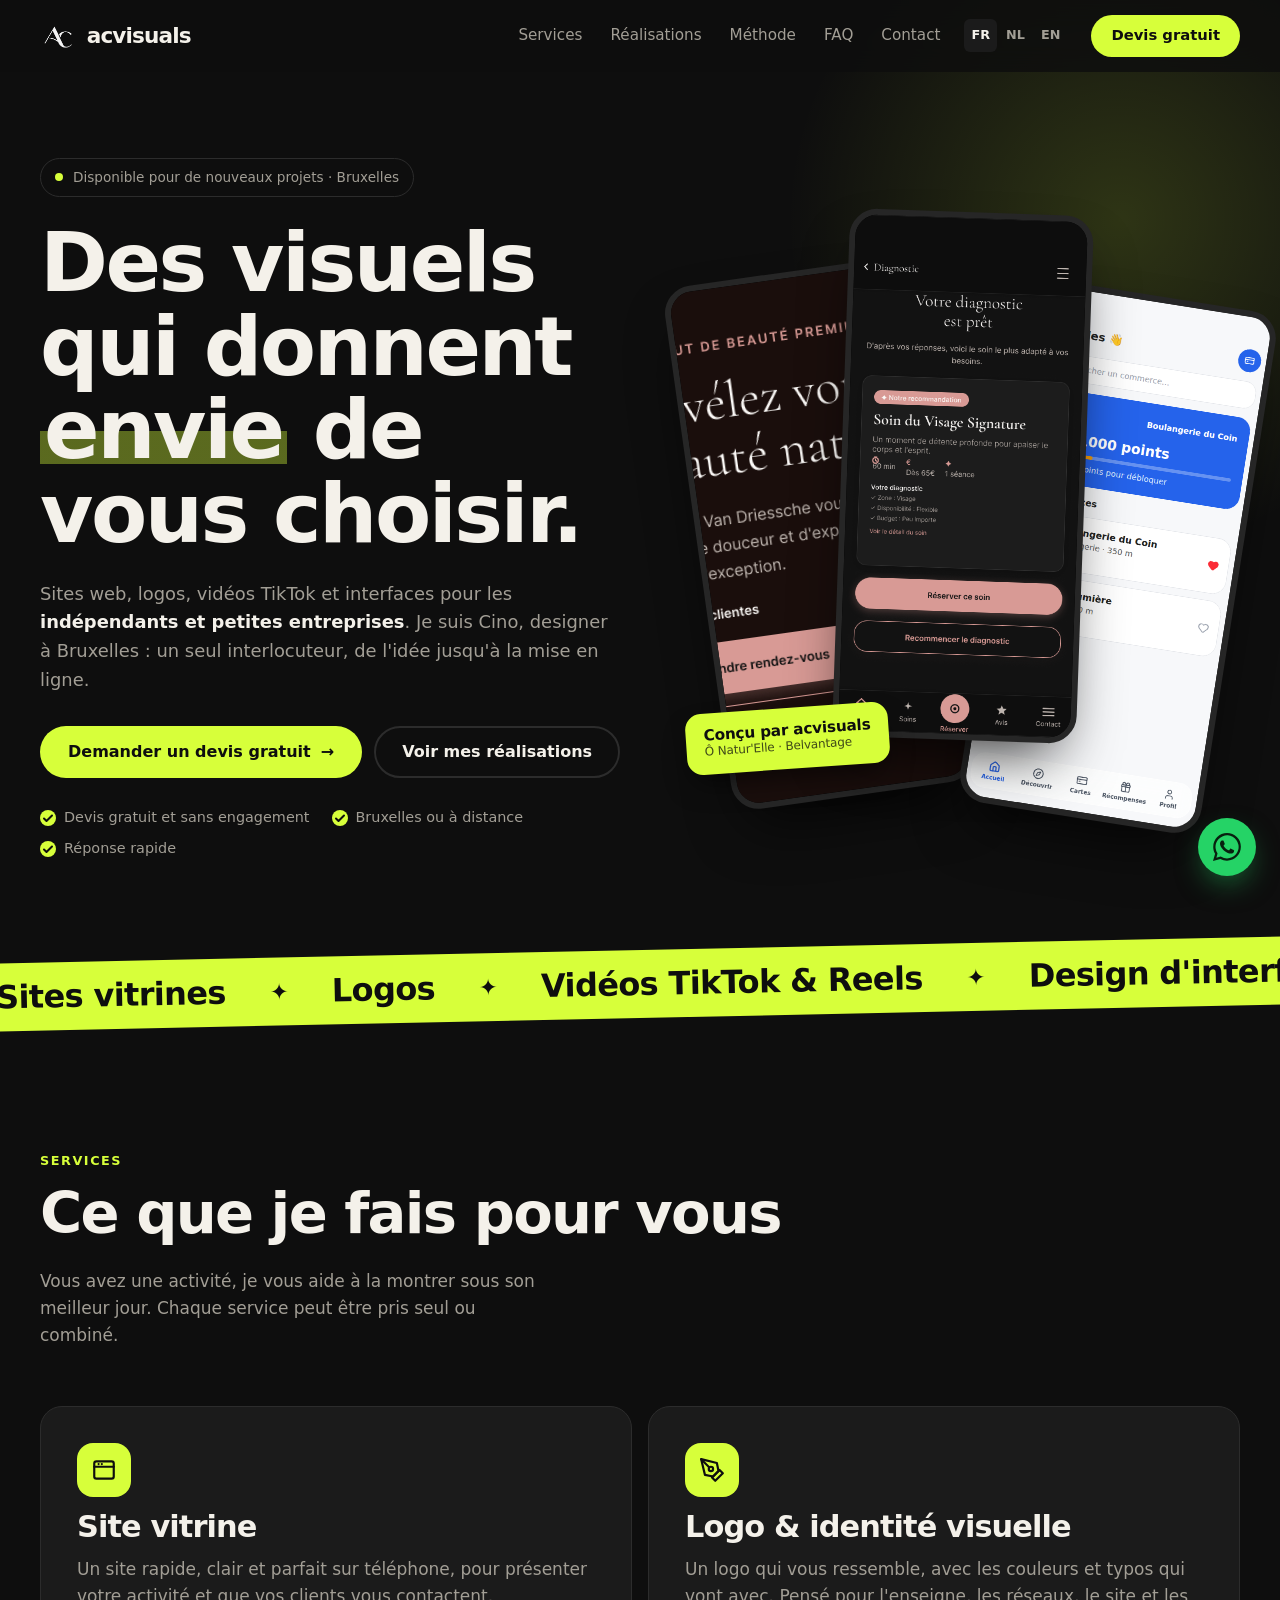
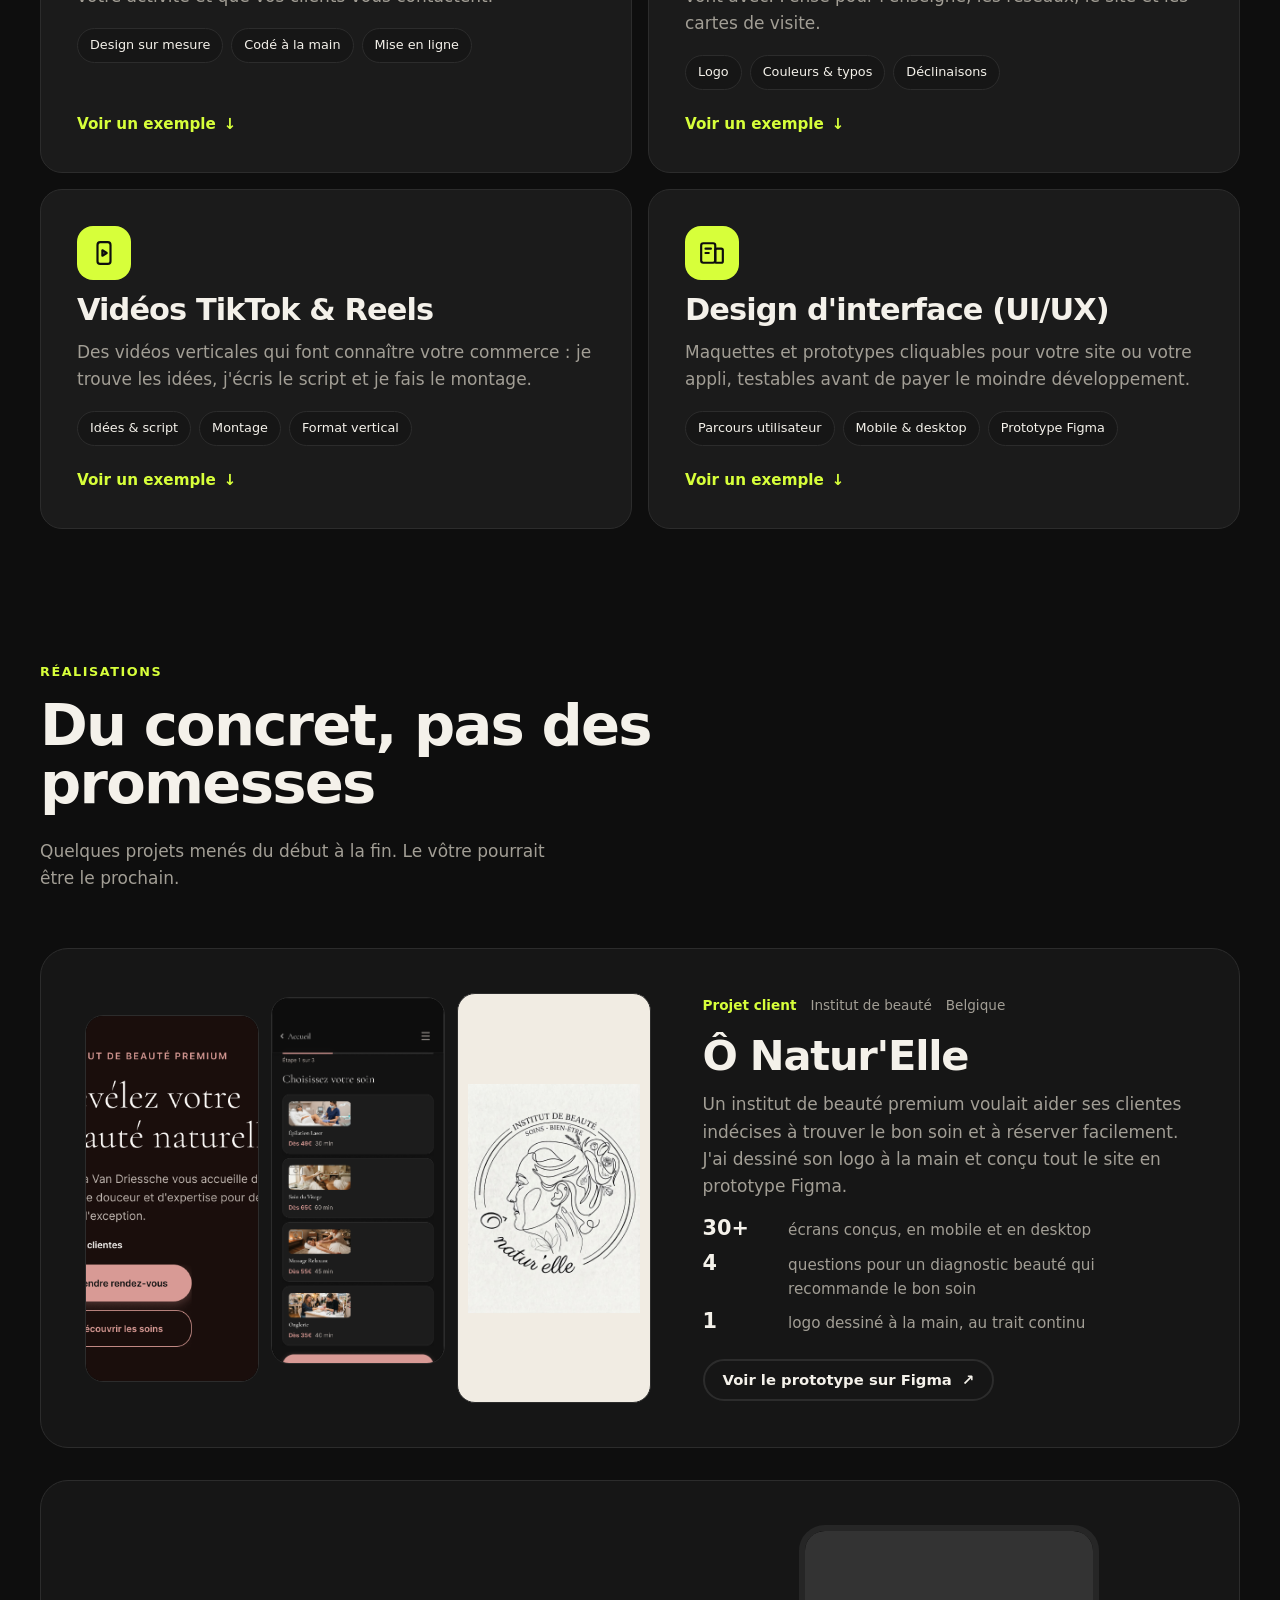
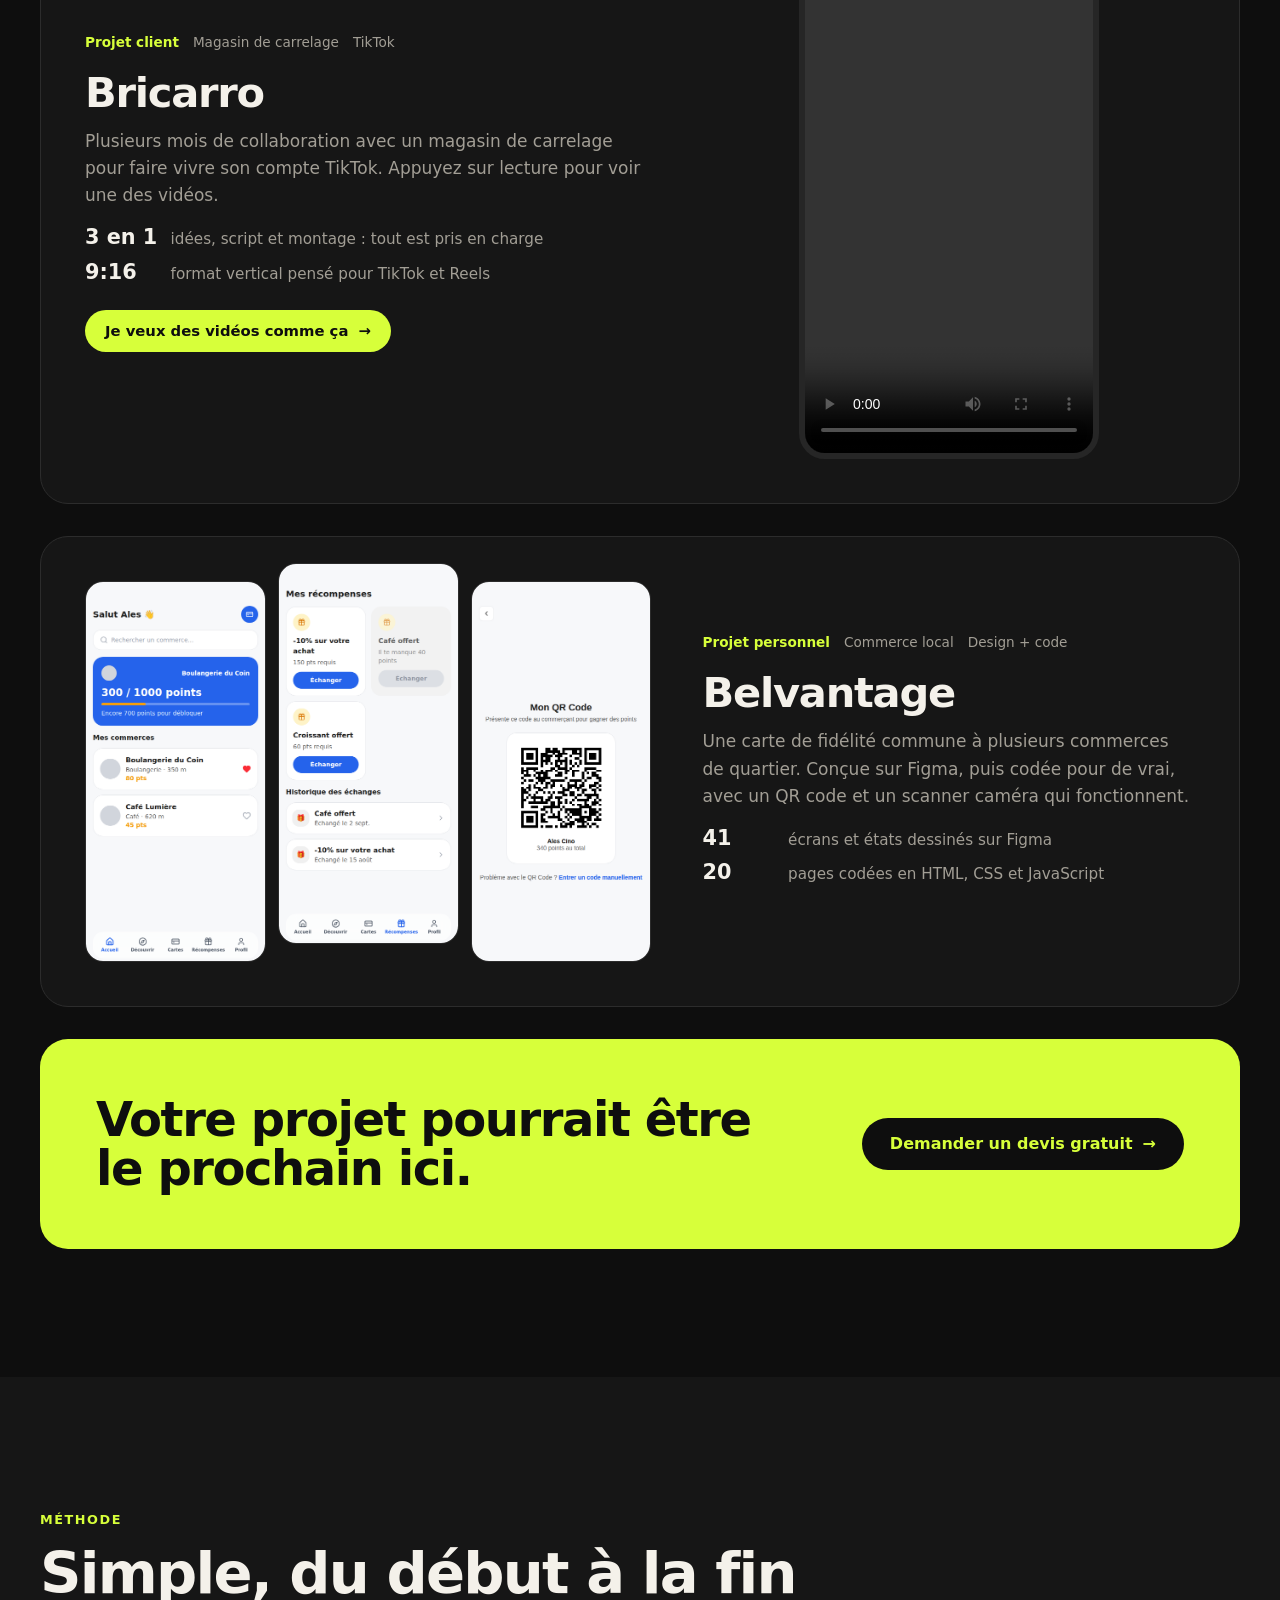
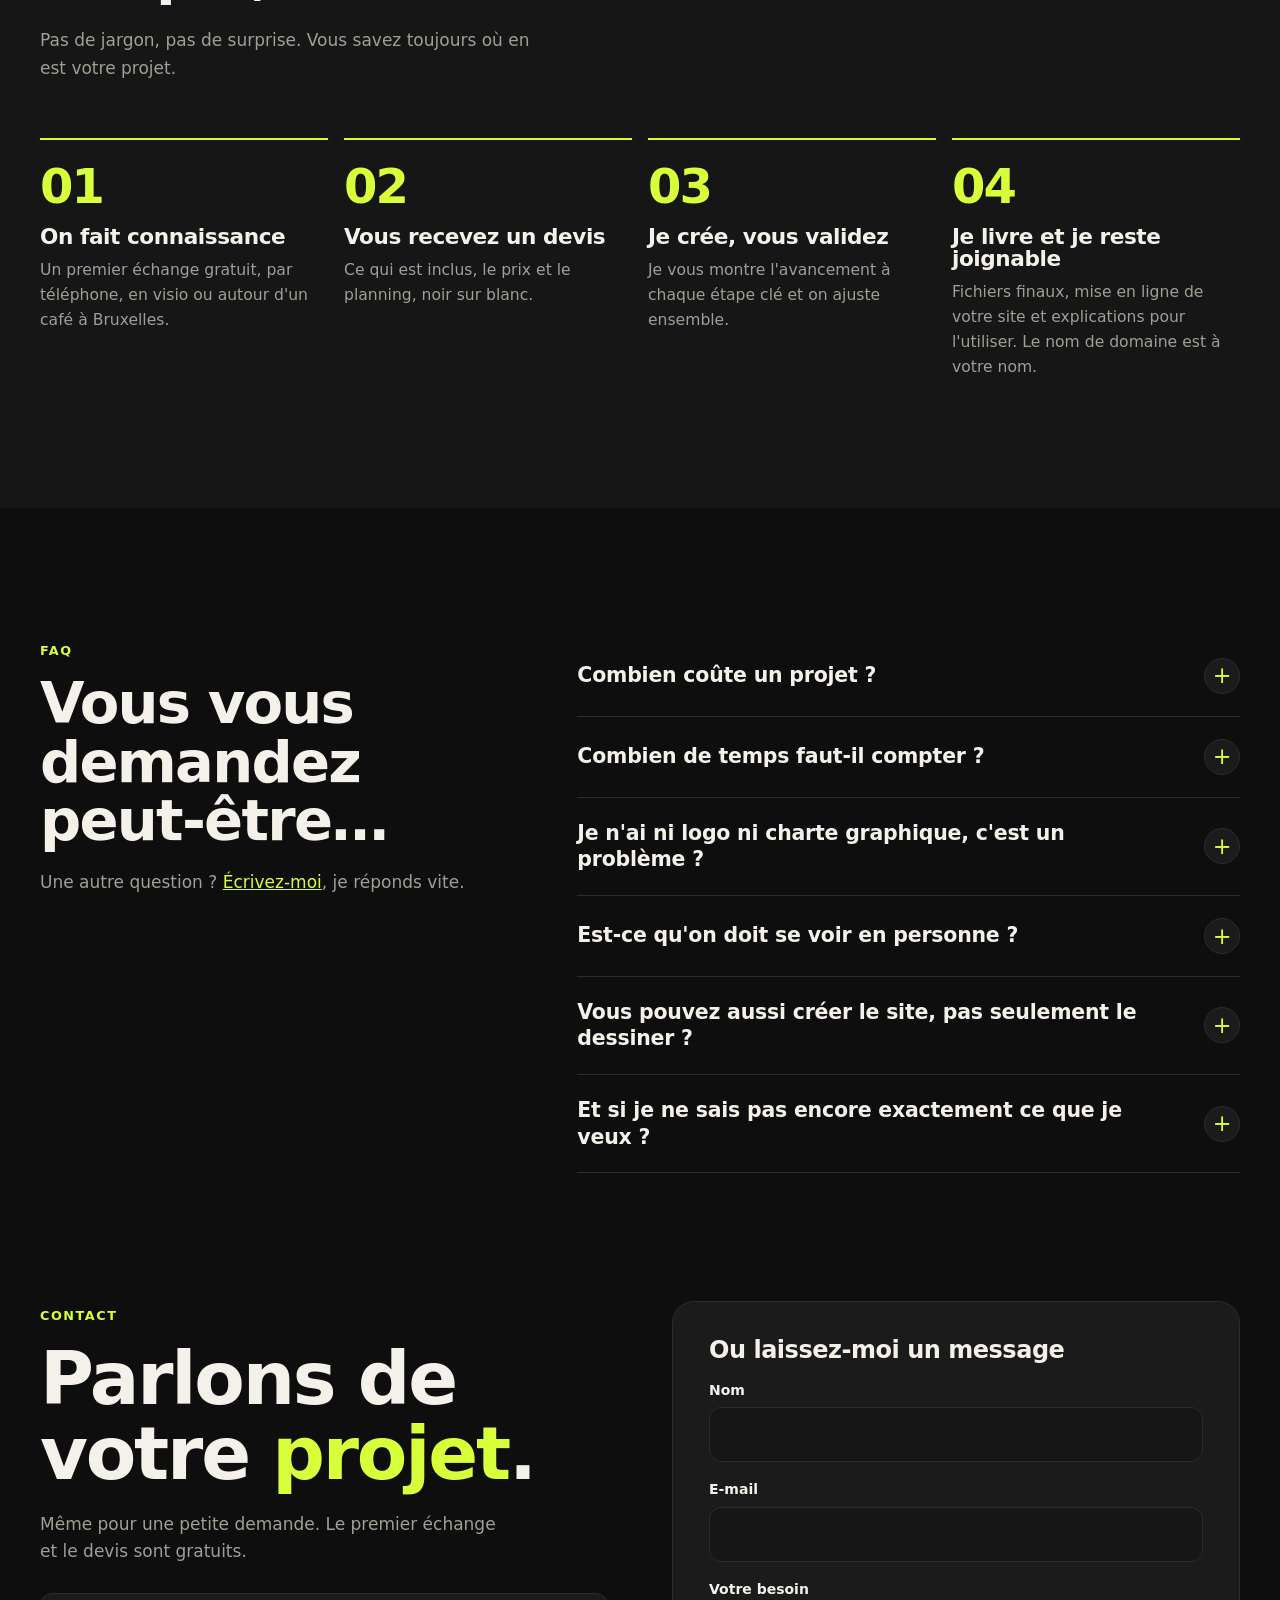
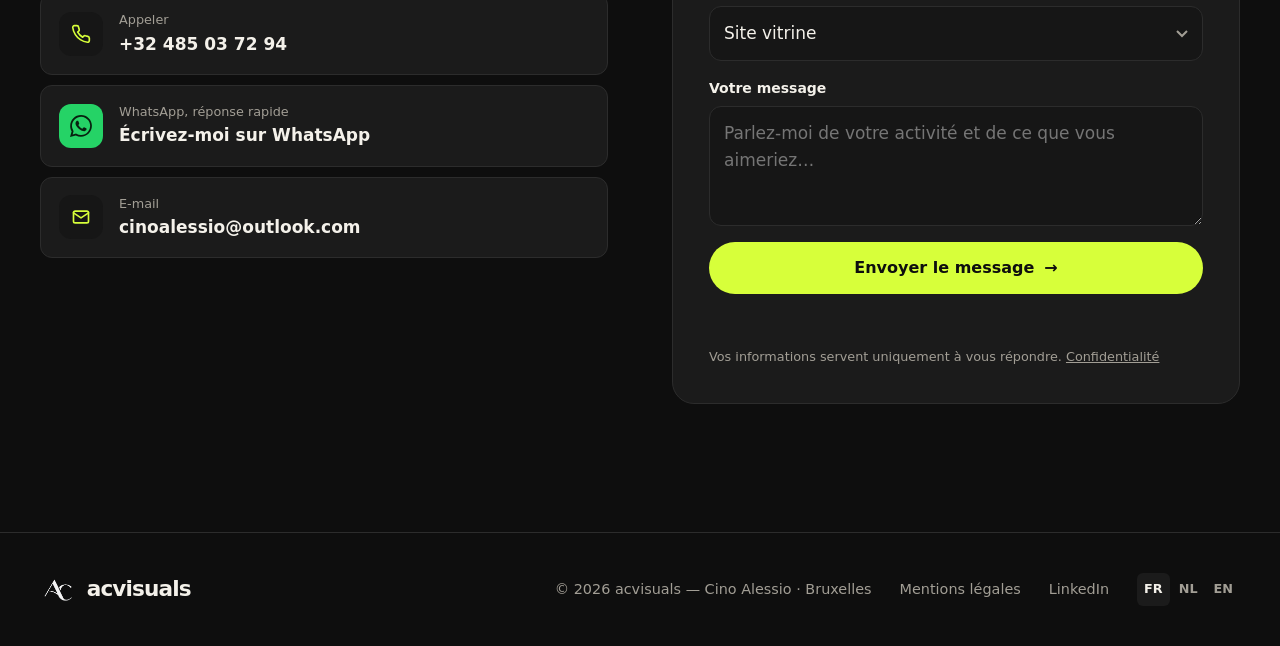
==== commit 1b397f39: "Nouveau design acvisuals : style sombre propre à la marque, réalisations visibles dès l'accueil, men" ====
--- a/index.html
+++ b/index.html
@@ -2,49 +2,41 @@
 <html lang="fr">
 <head>
 <meta charset="UTF-8">
-<meta name="viewport" content="width=device-width, initial-scale=1.0">
-<title>acvisuals — Sites web, identité visuelle &amp; vidéo à Bruxelles</title>
-<meta name="description" content="acvisuals, studio de design à Bruxelles&nbsp;: sites vitrines, design d'interface, logo et identité visuelle, vidéos TikTok et Reels pour indépendants et petites entreprises. Devis gratuit.">
+<meta name="viewport" content="width=device-width, initial-scale=1.0, viewport-fit=cover">
+<title>acvisuals — Sites web, logos &amp; vidéos à Bruxelles</title>
+<meta name="description" content="acvisuals, studio de design à Bruxelles : sites vitrines, logos et identité visuelle, vidéos TikTok et Reels, design d'interface. Pour indépendants et petites entreprises. Devis gratuit.">
 <meta name="robots" content="index, follow">
-<meta name="color-scheme" content="light dark">
-<meta http-equiv="Content-Security-Policy" content="default-src 'self'; script-src 'self'; style-src 'self' 'unsafe-inline' https://fonts.googleapis.com; font-src https://fonts.gstatic.com; img-src 'self' data:; connect-src 'self' https://api.web3forms.com; object-src 'none'; base-uri 'self'; form-action 'self';">
+<meta name="color-scheme" content="dark">
+<meta name="theme-color" content="#0E0E0E">
+<meta http-equiv="Content-Security-Policy" content="default-src 'self'; script-src 'self'; style-src 'self' 'unsafe-inline' https://fonts.googleapis.com; font-src https://fonts.gstatic.com; img-src 'self' data:; media-src 'self'; connect-src https://api.web3forms.com; object-src 'none'; base-uri 'self'; form-action 'self';">
 <meta name="referrer" content="strict-origin-when-cross-origin">
-
 <link rel="canonical" href="https://alessio29-git.github.io/acvisuals/">
-
-<meta property="og:title" content="acvisuals — Sites web, identité visuelle &amp; vidéo à Bruxelles">
-<meta property="og:description" content="Sites vitrines, design d'interface, logo et vidéos pour les réseaux. Un seul interlocuteur de l'idée au résultat, à Bruxelles ou à distance. Devis gratuit.">
+<link rel="alternate" hreflang="fr" href="https://alessio29-git.github.io/acvisuals/">
+<link rel="alternate" hreflang="nl" href="https://alessio29-git.github.io/acvisuals/nl/">
+<link rel="alternate" hreflang="en" href="https://alessio29-git.github.io/acvisuals/en/">
+<link rel="alternate" hreflang="x-default" href="https://alessio29-git.github.io/acvisuals/">
+<meta property="og:title" content="acvisuals — Sites web, logos &amp; vidéos à Bruxelles">
+<meta property="og:description" content="Sites vitrines, logos, vidéos TikTok et interfaces pour indépendants et petites entreprises. Un seul interlocuteur, de l'idée à la mise en ligne. Devis gratuit.">
 <meta property="og:type" content="website">
 <meta property="og:url" content="https://alessio29-git.github.io/acvisuals/">
 <meta property="og:image" content="https://alessio29-git.github.io/acvisuals/img/og-logo.png">
 <meta property="og:image:width" content="1200">
 <meta property="og:image:height" content="630">
 <meta property="og:image:alt" content="Logo AC — acvisuals">
-<meta property="og:locale" content="fr_FR">
+<meta property="og:locale" content="fr_BE">
 <meta name="twitter:card" content="summary_large_image">
-<meta name="twitter:title" content="acvisuals — Sites web, identité visuelle &amp; vidéo à Bruxelles">
-<meta name="twitter:description" content="Sites vitrines, design d'interface, logo et vidéos pour les réseaux. Un seul interlocuteur de l'idée au résultat, à Bruxelles ou à distance. Devis gratuit.">
 <meta name="twitter:image" content="https://alessio29-git.github.io/acvisuals/img/og-logo.png">
-<meta name="theme-color" content="#ECEDE6" media="(prefers-color-scheme: light)">
-<meta name="theme-color" content="#15161A" media="(prefers-color-scheme: dark)">
-
-<link rel="alternate" hreflang="fr" href="https://alessio29-git.github.io/acvisuals/">
-<link rel="alternate" hreflang="nl" href="https://alessio29-git.github.io/acvisuals/nl/">
-<link rel="alternate" hreflang="en" href="https://alessio29-git.github.io/acvisuals/en/">
-<link rel="alternate" hreflang="x-default" href="https://alessio29-git.github.io/acvisuals/">
 <link rel="icon" href="favicon.svg" type="image/svg+xml">
-<script src="intro.js"></script>
-
 <script type="application/ld+json">
 {
   "@context": "https://schema.org",
   "@type": "ProfessionalService",
   "name": "acvisuals",
-  "description": "Design d'interface (UI/UX), sites vitrines, identité visuelle et vidéos pour les réseaux sociaux. Basé à Bruxelles, sur place ou à distance.",
+  "description": "Sites vitrines, logos et identité visuelle, vidéos pour les réseaux sociaux et design d'interface. Basé à Bruxelles, sur place ou à distance.",
   "url": "https://alessio29-git.github.io/acvisuals/",
   "telephone": "+32485037294",
   "email": "cinoalessio@outlook.com",
-  "image": "https://alessio29-git.github.io/acvisuals/img/ac-logo.png",
+  "image": "https://alessio29-git.github.io/acvisuals/img/og-logo.png",
   "address": { "@type": "PostalAddress", "addressLocality": "Bruxelles", "addressCountry": "BE" },
   "areaServed": { "@type": "City", "name": "Bruxelles" },
   "founder": { "@type": "Person", "name": "Cino Alessio" },
@@ -53,491 +45,326 @@
 </script>
 <link rel="preconnect" href="https://fonts.googleapis.com">
 <link rel="preconnect" href="https://fonts.gstatic.com" crossorigin>
-<link href="https://fonts.googleapis.com/css2?family=Fraunces:ital,opsz,wght@0,9..144,300..700;1,9..144,300..600&family=Hanken+Grotesk:wght@400;500;600;700&family=IBM+Plex+Mono:wght@400;500&display=swap" rel="stylesheet">
-<link rel="stylesheet" href="style.css">
+<link href="https://fonts.googleapis.com/css2?family=Bricolage+Grotesque:opsz,wght@12..96,500..800&family=Inter:wght@400;500;600&display=swap" rel="stylesheet">
+<link rel="stylesheet" href="ac.css">
 </head>
 <body>
-
-<a class="skip-link" href="#main">Aller au contenu principal</a>
-
-<header class="site-header" id="siteHeader">
-  <div class="container header-inner">
-    <a href="#top" class="logo" aria-label="acvisuals — retour en haut de page">
-      <img src="img/ac-logo.png" width="573" height="468" class="logo-mark" alt="">
-      <span class="logo-word" aria-hidden="true">acvisuals</span>
+<a class="skip" href="#main">Aller au contenu</a>
+
+<header class="header">
+  <div class="wrap">
+    <a href="#top" class="brand" aria-label="acvisuals — haut de page">
+      <img src="img/ac-logo.png" width="573" height="468" alt="">
+      <span>acvisuals</span>
     </a>
-
-    <nav class="main-nav" id="mainNav" aria-label="Navigation principale">
-      <ul>
-        <li><a href="#services" class="nav-link">Services</a></li>
-        <li><a href="#etudes-de-cas" class="nav-link">Réalisations</a></li>
-        <li><a href="#methode" class="nav-link">Méthode</a></li>
-        <li><a href="#personnalite" class="nav-link">À propos</a></li>
-        <li><a href="#faq" class="nav-link">FAQ</a></li>
-        <li><a href="#contact" class="nav-link">Contact</a></li>
-        <li class="nav-lang" aria-label="Langue · Taal · Language">
-          <a href="index.html" hreflang="fr" lang="fr" aria-current="page" title="Français">FR</a>
-          <a href="nl/index.html" hreflang="nl" lang="nl" title="Nederlands">NL</a>
-          <a href="en/index.html" hreflang="en" lang="en" title="English">EN</a>
+    <nav class="nav" aria-label="Navigation principale">
+      <a href="#services">Services</a>
+      <a href="#realisations">Réalisations</a>
+      <a href="#methode">Méthode</a>
+      <a href="#faq">FAQ</a>
+      <a href="#contact">Contact</a>
+    </nav>
+    <nav class="langs" aria-label="Langue · Taal · Language">
+      <a href="index.html" hreflang="fr" lang="fr" aria-current="page">FR</a>
+      <a href="nl/index.html" hreflang="nl" lang="nl">NL</a>
+      <a href="en/index.html" hreflang="en" lang="en">EN</a>
+    </nav>
+    <a href="#contact" class="btn btn-accent btn-sm">Devis gratuit</a>
+    <button type="button" class="burger" aria-expanded="false" aria-controls="mMenu" aria-label="Ouvrir le menu" data-open="Ouvrir le menu" data-close="Fermer le menu">
+      <span></span><span></span><span></span>
+    </button>
+  </div>
+</header>
+
+<div class="m-menu" id="mMenu" aria-hidden="true">
+  <ol>
+    <li><a href="#services">Services</a></li>
+    <li><a href="#realisations">Réalisations</a></li>
+    <li><a href="#methode">Méthode</a></li>
+    <li><a href="#faq">FAQ</a></li>
+    <li><a href="#contact">Contact</a></li>
+  </ol>
+  <div class="m-actions">
+    <a href="#contact" class="btn btn-accent">Demander un devis gratuit</a>
+    <a href="tel:+32485037294" class="btn btn-line">Appeler le +32 485 03 72 94</a>
+    <a href="https://wa.me/32485037294?text=Bonjour%20Cino%2C%20je%20vous%20contacte%20depuis%20acvisuals%20%C3%A0%20propos%20d%27un%20projet." class="btn btn-wa" target="_blank" rel="noopener noreferrer">Écrire sur WhatsApp</a>
+  </div>
+  <nav class="langs" aria-label="Langue · Taal · Language">
+    <a href="index.html" hreflang="fr" lang="fr" aria-current="page">FR</a>
+    <a href="nl/index.html" hreflang="nl" lang="nl">NL</a>
+    <a href="en/index.html" hreflang="en" lang="en">EN</a>
+  </nav>
+</div>
+
+<main id="main">
+
+  <!-- ============ HERO ============ -->
+  <section class="hero" id="top" aria-labelledby="hero-title">
+    <div class="wrap">
+      <div>
+        <p class="tag"><span class="dot" aria-hidden="true"></span>Disponible pour de nouveaux projets · Bruxelles</p>
+        <h1 id="hero-title">Des visuels qui donnent <span class="mark">envie</span> de vous choisir.</h1>
+        <p class="hero-lede">Sites web, logos, vidéos TikTok et interfaces pour les <strong>indépendants et petites entreprises</strong>. Je suis Cino, designer à Bruxelles&nbsp;: un seul interlocuteur, de l'idée jusqu'à la mise en ligne.</p>
+        <div class="ctas">
+          <a href="#contact" class="btn btn-accent">Demander un devis gratuit <span class="arrow" aria-hidden="true">→</span></a>
+          <a href="#realisations" class="btn btn-line">Voir mes réalisations</a>
+        </div>
+        <ul class="ticks">
+          <li>Devis gratuit et sans engagement</li>
+          <li>Bruxelles ou à distance</li>
+          <li>Réponse rapide</li>
+        </ul>
+      </div>
+
+      <div class="collage" role="img" aria-label="Aperçu de réalisations : écrans Ô Natur'Elle et Belvantage">
+        <div class="phone p1"><img src="img/onaturelle-accueil.png" width="393" height="514" alt=""></div>
+        <div class="phone p2"><img src="img/onaturelle-diagnostic.png" width="393" height="861" alt=""></div>
+        <div class="phone p3"><img src="img/fidelite-accueil.png" width="420" height="900" alt=""></div>
+        <span class="sticker">Conçu par acvisuals<small>Ô Natur'Elle · Belvantage</small></span>
+      </div>
+    </div>
+  </section>
+
+  <div class="band" aria-hidden="true">
+    <div class="band-track">
+      <span>Sites vitrines</span><span>Logos</span><span>Vidéos TikTok &amp; Reels</span><span>Design d'interface</span><span>Identité visuelle</span><span>Bruxelles</span>
+    </div>
+  </div>
+
+  <!-- ============ SERVICES ============ -->
+  <section class="sec" id="services" aria-labelledby="services-title">
+    <div class="wrap">
+      <div class="sec-head rv">
+        <div>
+          <span class="kicker">Services</span>
+          <h2 id="services-title">Ce que je fais pour vous</h2>
+        </div>
+        <p class="sec-intro">Vous avez une activité, je vous aide à la montrer sous son meilleur jour. Chaque service peut être pris seul ou combiné.</p>
+      </div>
+
+      <ul class="services">
+        <li class="svc rv">
+          <span class="svc-ico" aria-hidden="true"><svg width="26" height="26" viewBox="0 0 24 24" fill="none" stroke="currentColor" stroke-width="2" stroke-linecap="round" stroke-linejoin="round"><rect x="3" y="4" width="18" height="16" rx="2"/><path d="M3 9h18M7 6.5h.01M10 6.5h.01"/></svg></span>
+          <h3>Site vitrine</h3>
+          <p>Un site rapide, clair et parfait sur téléphone, pour présenter votre activité et que vos clients vous contactent.</p>
+          <ul class="chips"><li>Design sur mesure</li><li>Codé à la main</li><li>Mise en ligne</li></ul>
+          <a href="#w-onaturelle" class="svc-link">Voir un exemple <span class="arrow" aria-hidden="true">↓</span></a>
+        </li>
+        <li class="svc rv rv-d1">
+          <span class="svc-ico" aria-hidden="true"><svg width="26" height="26" viewBox="0 0 24 24" fill="none" stroke="currentColor" stroke-width="2" stroke-linecap="round" stroke-linejoin="round"><path d="M12 19l7-7 3 3-7 7-3-3z"/><path d="M18 13l-1.5-7.5L2 2l3.5 14.5L13 18l5-5z"/><path d="M2 2l7.6 7.6"/><circle cx="11" cy="11" r="2"/></svg></span>
+          <h3>Logo &amp; identité visuelle</h3>
+          <p>Un logo qui vous ressemble, avec les couleurs et typos qui vont avec. Pensé pour l'enseigne, les réseaux, le site et les cartes de visite.</p>
+          <ul class="chips"><li>Logo</li><li>Couleurs &amp; typos</li><li>Déclinaisons</li></ul>
+          <a href="#w-onaturelle" class="svc-link">Voir un exemple <span class="arrow" aria-hidden="true">↓</span></a>
+        </li>
+        <li class="svc rv">
+          <span class="svc-ico" aria-hidden="true"><svg width="26" height="26" viewBox="0 0 24 24" fill="none" stroke="currentColor" stroke-width="2" stroke-linecap="round" stroke-linejoin="round"><rect x="6" y="2" width="12" height="20" rx="2.5"/><path d="M10.5 9.5v5l4-2.5-4-2.5z"/></svg></span>
+          <h3>Vidéos TikTok &amp; Reels</h3>
+          <p>Des vidéos verticales qui font connaître votre commerce&nbsp;: je trouve les idées, j'écris le script et je fais le montage.</p>
+          <ul class="chips"><li>Idées &amp; script</li><li>Montage</li><li>Format vertical</li></ul>
+          <a href="#w-bricarro" class="svc-link">Voir un exemple <span class="arrow" aria-hidden="true">↓</span></a>
+        </li>
+        <li class="svc rv rv-d1">
+          <span class="svc-ico" aria-hidden="true"><svg width="26" height="26" viewBox="0 0 24 24" fill="none" stroke="currentColor" stroke-width="2" stroke-linecap="round" stroke-linejoin="round"><rect x="2" y="3" width="13" height="18" rx="2"/><rect x="15" y="8" width="7" height="13" rx="1.5"/><path d="M6 8h5M6 12h3"/></svg></span>
+          <h3>Design d'interface (UI/UX)</h3>
+          <p>Maquettes et prototypes cliquables pour votre site ou votre appli, testables avant de payer le moindre développement.</p>
+          <ul class="chips"><li>Parcours utilisateur</li><li>Mobile &amp; desktop</li><li>Prototype Figma</li></ul>
+          <a href="#w-belvantage" class="svc-link">Voir un exemple <span class="arrow" aria-hidden="true">↓</span></a>
         </li>
       </ul>
-    </nav>
-
-    <div class="header-actions">
-      <nav class="lang-switch" aria-label="Langue · Taal · Language">
-        <a href="index.html" hreflang="fr" lang="fr" aria-current="page" title="Français">FR</a>
-        <a href="nl/index.html" hreflang="nl" lang="nl" title="Nederlands">NL</a>
-        <a href="en/index.html" hreflang="en" lang="en" title="English">EN</a>
-      </nav>
-      <button type="button" class="theme-toggle" id="themeToggle" aria-label="Activer le thème sombre" aria-pressed="false">
-        <svg class="icon-sun" width="20" height="20" viewBox="0 0 24 24" fill="none" stroke="currentColor" stroke-width="2" aria-hidden="true"><circle cx="12" cy="12" r="4"/><path d="M12 2v2M12 20v2M4.9 4.9l1.4 1.4M17.7 17.7l1.4 1.4M2 12h2M20 12h2M4.9 19.1l1.4-1.4M17.7 6.3l1.4-1.4"/></svg>
-        <svg class="icon-moon" width="20" height="20" viewBox="0 0 24 24" fill="none" stroke="currentColor" stroke-width="2" aria-hidden="true"><path d="M21 12.8A9 9 0 1 1 11.2 3a7 7 0 0 0 9.8 9.8Z"/></svg>
-      </button>
-      <a href="tel:+32485037294" class="header-call" aria-label="Appeler Cino Alessio au +32 485 03 72 94">
-        <svg width="18" height="18" viewBox="0 0 24 24" fill="none" stroke="currentColor" stroke-width="2" stroke-linecap="round" stroke-linejoin="round" aria-hidden="true"><path d="M22 16.9v3a2 2 0 0 1-2.2 2 19.8 19.8 0 0 1-8.6-3.1 19.5 19.5 0 0 1-6-6A19.8 19.8 0 0 1 2.1 4.2 2 2 0 0 1 4.1 2h3a2 2 0 0 1 2 1.7c.1.9.4 1.8.7 2.7a2 2 0 0 1-.5 2.1L8 9.8a16 16 0 0 0 6 6l1.3-1.3a2 2 0 0 1 2.1-.4c.9.3 1.8.6 2.7.7a2 2 0 0 1 1.7 2z"/></svg>
-        <span class="header-call-num">+32 485 03 72 94</span>
-      </a>
-      <a href="#contact" class="btn btn-primary btn-small">Me contacter</a>
-      <button type="button" class="menu-toggle" id="menuToggle" aria-label="Ouvrir le menu" aria-expanded="false" aria-controls="mainNav">
-        <span></span><span></span><span></span>
-      </button>
-    </div>
-  </div>
-</header>
-
-<main id="main">
-
-  <!-- ============ INTRODUCTION ============ -->
-  <section id="intro" class="hero" aria-labelledby="hero-title">
-    <canvas class="hero-canvas" aria-hidden="true"></canvas>
-    <div class="container hero-inner">
-      <div class="hero-text">
-        <p class="eyebrow" id="top">acvisuals · Studio de design à Bruxelles</p>
-        <h1 id="hero-title">Je conçois des interfaces qu'on <span class="squiggle-wrap">comprend<svg class="squiggle" viewBox="0 0 140 14" preserveAspectRatio="none" aria-hidden="true"><path pathLength="1" d="M2 8c8-7 16-7 24 0s16 7 24 0 16-7 24 0 16 7 24 0 16-7 24 0" /></svg></span> avant de les lire.</h1>
-        <p class="hero-lede">
-          Derrière acvisuals, il y a moi, Cino Alessio, designer et graphiste basé à Bruxelles. Ma méthode est simple&nbsp;:
-          comprendre votre besoin avant de dessiner quoi que ce soit. Sites vitrines, interfaces, identité visuelle et
-          vidéo&nbsp;: j'accompagne indépendants et petites entreprises de l'idée jusqu'au résultat final.
-        </p>
-        <div class="hero-ctas">
-          <a href="#contact" class="btn btn-primary">Demander un devis gratuit</a>
-          <a href="#etudes-de-cas" class="btn btn-ghost">Voir mes réalisations</a>
-        </div>
-      </div>
-
-      <aside class="hero-fiche" aria-label="Fiche de présentation">
-        <dl>
-          <div class="fiche-row">
-            <dt>Studio</dt>
-            <dd>acvisuals, Bruxelles</dd>
-          </div>
-          <div class="fiche-row">
-            <dt>Outil principal</dt>
-            <dd>Figma</dd>
-          </div>
-          <div class="fiche-row fiche-highlight">
-            <dt>Projet phare</dt>
-            <dd>Ô Natur'Elle (prototype Figma)</dd>
-          </div>
-          <div class="fiche-row">
-            <dt>Services</dt>
-            <dd>Sites vitrines, UI/UX, logo, vidéo</dd>
-          </div>
-          <div class="fiche-row">
-            <dt>Disponibilité</dt>
-            <dd>Nouveaux projets, à Bruxelles ou à distance</dd>
-          </div>
-        </dl>
-      </aside>
-    </div>
-
-    <div class="marquee" aria-label="Outils utilisés au quotidien">
-      <p class="marquee-label">Outils du quotidien</p>
-      <div class="marquee-track">
-        <span>Figma</span><span>InDesign</span><span>Notion</span><span>Illustrator</span><span>Photoshop</span>
-      </div>
-    </div>
-  </section>
-
-  <!-- ============ SERVICES ============ -->
-  <section id="services" class="section" aria-labelledby="services-title">
-    <div class="container">
-      <p class="section-eyebrow">Services</p>
-      <h2 id="services-title" class="section-title">Ce que je peux faire pour vous</h2>
-      <p class="section-lede">Indépendants, commerces, petites entreprises&nbsp;: je vous accompagne de l'idée jusqu'au résultat, avec un seul interlocuteur du début à la fin.</p>
-
-      <ul class="service-list">
-        <li class="service-card">
-          <span class="service-num">01</span>
-          <h3>Design d'interface (UI/UX)</h3>
-          <p>Maquettes et prototypes cliquables sur Figma pour votre site ou votre appli, testables avant le moindre développement.</p>
-          <ul class="service-deliverables">
-            <li>Parcours utilisateur</li><li>Maquettes mobile &amp; desktop</li><li>Prototype interactif</li>
-          </ul>
-        </li>
-        <li class="service-card">
-          <span class="service-num">02</span>
-          <h3>Site vitrine</h3>
-          <p>Un site rapide, clair et adapté au téléphone, conçu puis codé pour présenter votre activité et vous faire contacter.</p>
-          <ul class="service-deliverables">
-            <li>Design sur mesure</li><li>Intégration HTML/CSS/JS</li><li>Mise en ligne</li>
-          </ul>
-        </li>
-        <li class="service-card">
-          <span class="service-num">03</span>
-          <h3>Identité visuelle</h3>
-          <p>Un logo et une identité qui vous ressemblent, pensés pour fonctionner partout&nbsp;: enseigne, réseaux, site, cartes de visite.</p>
-          <ul class="service-deliverables">
-            <li>Logo</li><li>Couleurs &amp; typographies</li><li>Déclinaisons</li>
-          </ul>
-        </li>
-        <li class="service-card">
-          <span class="service-num">04</span>
-          <h3>Vidéos pour les réseaux</h3>
-          <p>Des vidéos verticales TikTok et Reels pour faire connaître votre commerce, de l'idée au montage final.</p>
-          <ul class="service-deliverables">
-            <li>Idées &amp; script</li><li>Montage</li><li>Format vertical</li>
-          </ul>
-        </li>
-      </ul>
-
-      <div class="service-cta">
-        <p>Chaque projet est différent&nbsp;: le premier échange et le devis sont <strong>gratuits et sans engagement</strong>.</p>
-        <div class="service-cta-actions">
-          <a href="tel:+32485037294" class="btn btn-ghost">Appeler le +32 485 03 72 94</a>
-          <a href="#contact" class="btn btn-primary">Demander un devis gratuit</a>
-        </div>
-      </div>
-    </div>
-  </section>
-
-  <!-- ============ ÉTUDES DE CAS ============ -->
-  <section id="etudes-de-cas" class="section" aria-labelledby="cases-title">
-    <div class="container">
-      <p class="section-eyebrow">Réalisations</p>
-      <h2 id="cases-title" class="section-title">Deux projets complets, de bout en bout</h2>
-      <p class="section-lede">Chacun mené avec la méthode complète&nbsp;: recherche, structure, interface, prototype testable. D'autres études de cas viendront s'ajouter au fil des projets.</p>
-
-      <div class="case-list">
-
-        <article class="case-card">
-          <div class="case-media case-media--logo" style="--swatch:#F1ECE3;">
-            <span class="case-index">01</span>
-            <img src="img/onaturelle-logo.jpeg" width="768" height="1024" loading="lazy" decoding="async" class="case-media-logo" alt="Logo Ô Natur'Elle — portrait au trait continu de l'esthéticienne">
-          </div>
-          <div class="case-content">
-            <span class="case-tag">Beauté &amp; bien-être · Prototype Figma, mobile &amp; desktop</span>
-            <h3>Ô Natur'Elle — Prototype complet pour un institut de beauté</h3>
-            <p>Ô Natur'Elle est un institut de beauté premium fondé par une esthéticienne diplômée. Pour ce vrai projet client, j'ai conçu de bout en bout un prototype Figma complet et responsive, avec pour fil conducteur d'aider une cliente indécise à trouver le bon soin et à réserver sans friction — vitrine des soins, diagnostic beauté personnalisé, réservation en 3 étapes, boutique et galerie.</p>
-            <ul class="case-results">
-              <li><strong>Portée&nbsp;:</strong> plus de 30 écrans, déclinés en mobile et desktop</li>
-              <li><strong>Fonctionnalité phare&nbsp;:</strong> diagnostic en 4 questions qui recommande un soin adapté</li>
-              <li><strong>Parcours&nbsp;:</strong> réservation en 3 étapes avec confirmation animée</li>
+    </div>
+  </section>
+
+  <!-- ============ RÉALISATIONS ============ -->
+  <section class="sec sec-flush" id="realisations" aria-labelledby="work-title">
+    <div class="wrap">
+      <div class="sec-head rv">
+        <div>
+          <span class="kicker">Réalisations</span>
+          <h2 id="work-title">Du concret, pas des promesses</h2>
+        </div>
+        <p class="sec-intro">Quelques projets menés du début à la fin. Le vôtre pourrait être le prochain.</p>
+      </div>
+
+      <div class="works">
+        <article class="work rv" id="w-onaturelle">
+          <div class="work-media">
+            <div class="shot"><img src="img/onaturelle-accueil.png" width="393" height="514" loading="lazy" alt="Ô Natur'Elle — écran d'accueil"></div>
+            <div class="shot"><img src="img/onaturelle-reservation.png" width="367" height="900" loading="lazy" alt="Ô Natur'Elle — réservation en 3 étapes"></div>
+            <div class="shot logo"><img src="img/onaturelle-logo.jpeg" width="768" height="1024" loading="lazy" alt="Logo Ô Natur'Elle dessiné à la main"></div>
+          </div>
+          <div>
+            <p class="work-meta"><span>Projet client</span><span>Institut de beauté</span><span>Belgique</span></p>
+            <h3>Ô Natur'Elle</h3>
+            <p>Un institut de beauté premium voulait aider ses clientes indécises à trouver le bon soin et à réserver facilement. J'ai dessiné son logo à la main et conçu tout le site en prototype Figma.</p>
+            <ul class="facts">
+              <li><b>30+</b><span>écrans conçus, en mobile et en desktop</span></li>
+              <li><b>4</b><span>questions pour un diagnostic beauté qui recommande le bon soin</span></li>
+              <li><b>1</b><span>logo dessiné à la main, au trait continu</span></li>
             </ul>
-            <div class="case-meta">
-              <span>Rôle&nbsp;: UI/UX Designer</span><span>Cliente&nbsp;: esthéticienne diplômée, Belgique</span><span>Outils&nbsp;: Figma</span>
+            <a class="btn btn-line btn-sm" href="https://www.figma.com/design/KevVuUXGlGFfTYBVmaRjBL/%C3%94-Natur-Elle?node-id=644-162&amp;t=nJcHRwKrs1C71wnm-0" target="_blank" rel="noopener noreferrer">Voir le prototype sur Figma <span class="arrow" aria-hidden="true">↗</span></a>
+          </div>
+        </article>
+
+        <article class="work flip rv" id="w-bricarro">
+          <div class="work-media">
+            <div class="video-phone">
+              <video controls preload="metadata" playsinline aria-label="Vidéo TikTok réalisée pour Bricarro, magasin de carrelage">
+                <source src="video/bricarro.mp4#t=0.5" type="video/mp4">
+              </video>
             </div>
-            <div style="display:flex; align-items:center; gap:18px; flex-wrap:wrap;">
-              <a class="case-toggle" href="o-naturelle.html">
-                Voir le projet complet
-                <svg width="16" height="16" viewBox="0 0 24 24" fill="none" stroke="currentColor" stroke-width="2" aria-hidden="true"><path d="M5 12h14M13 6l6 6-6 6"/></svg>
-              </a>
-              <a class="case-toggle" href="https://www.figma.com/design/KevVuUXGlGFfTYBVmaRjBL/%C3%94-Natur-Elle?node-id=644-162&t=nJcHRwKrs1C71wnm-0" target="_blank" rel="noopener noreferrer" style="color:var(--ink-muted);">
-                <svg width="14" height="14" viewBox="0 0 24 24" fill="currentColor" style="margin-right:2px;" aria-hidden="true"><path d="M8 24c2.21 0 4-1.79 4-4v-4H8c-2.21 0-4 1.79-4 4s1.79 4 4 4z"/><path d="M4 12c0-2.21 1.79-4 4-4h4v8H8c-2.21 0-4-1.79-4-4z"/><path d="M4 4c0-2.21 1.79-4 4-4h4v8H8C5.79 8 4 6.21 4 4z"/><path d="M12 0h4c2.21 0 4 1.79 4 4s-1.79 4-4 4h-4V0z"/><path d="M20 12c0 2.21-1.79 4-4 4s-4-1.79-4-4 1.79-4 4-4 4 1.79 4 4z"/></svg>
-                Voir sur Figma
-              </a>
-            </div>
+          </div>
+          <div>
+            <p class="work-meta"><span>Projet client</span><span>Magasin de carrelage</span><span>TikTok</span></p>
+            <h3>Bricarro</h3>
+            <p>Plusieurs mois de collaboration avec un magasin de carrelage pour faire vivre son compte TikTok. Appuyez sur lecture pour voir une des vidéos.</p>
+            <ul class="facts">
+              <li><b>3&nbsp;en&nbsp;1</b><span>idées, script et montage&nbsp;: tout est pris en charge</span></li>
+              <li><b>9:16</b><span>format vertical pensé pour TikTok et Reels</span></li>
+            </ul>
+            <a class="btn btn-accent btn-sm" href="#contact">Je veux des vidéos comme ça <span class="arrow" aria-hidden="true">→</span></a>
           </div>
         </article>
 
-        <article class="case-card">
-          <div class="case-media case-media--logo" style="--swatch:#FFFFFF;">
-            <span class="case-index">02</span>
-            <img src="img/belvantage-logo.png" width="1697" height="927" loading="lazy" decoding="async" class="case-media-logo" alt="Logo Belvantage">
-          </div>
-          <div class="case-content">
-            <span class="case-tag">Commerce local · Prototype Figma + code fonctionnel, mobile</span>
-            <h3>Belvantage — une carte de fidélité mutualisée pour commerces indépendants</h3>
-            <p>Projet personnel pensé de bout en bout&nbsp;: une seule appli permet à un client de cumuler des points chez plusieurs commerces locaux différents, sans qu'aucun commerçant ait à développer quoi que ce soit. Poussé au-delà du prototype Figma jusqu'à un code HTML/CSS/JS fonctionnel, avec un vrai QR Code et un vrai scanner caméra.</p>
-            <ul class="case-results">
-              <li><strong>Portée&nbsp;:</strong> 41 écrans/états en Figma, 20 pages codées</li>
-              <li><strong>Décision clé&nbsp;:</strong> pivot du code à 4 chiffres vers le QR Code comme parcours principal, après benchmark</li>
-              <li><strong>Au-delà du design&nbsp;:</strong> QR Code et scanner caméra réellement fonctionnels, dark mode sans duplication d'écrans</li>
+        <article class="work rv" id="w-belvantage">
+          <div class="work-media">
+            <div class="shot"><img src="img/fidelite-accueil.png" width="420" height="900" loading="lazy" alt="Belvantage — accueil de l'appli"></div>
+            <div class="shot"><img src="img/fidelite-recompenses.png" width="420" height="900" loading="lazy" alt="Belvantage — écran des récompenses"></div>
+            <div class="shot"><img src="img/fidelite-qrcode.png" width="420" height="900" loading="lazy" alt="Belvantage — QR code de fidélité"></div>
+          </div>
+          <div>
+            <p class="work-meta"><span>Projet personnel</span><span>Commerce local</span><span>Design + code</span></p>
+            <h3>Belvantage</h3>
+            <p>Une carte de fidélité commune à plusieurs commerces de quartier. Conçue sur Figma, puis codée pour de vrai, avec un QR code et un scanner caméra qui fonctionnent.</p>
+            <ul class="facts">
+              <li><b>41</b><span>écrans et états dessinés sur Figma</span></li>
+              <li><b>20</b><span>pages codées en HTML, CSS et JavaScript</span></li>
             </ul>
-            <div class="case-meta">
-              <span>Rôle&nbsp;: UI/UX Designer &amp; Développeur</span><span>Contexte&nbsp;: projet personnel</span><span>Outils&nbsp;: Figma, HTML/CSS/JS</span>
-            </div>
-            <div style="display:flex; align-items:center; gap:18px; flex-wrap:wrap;">
-              <a class="case-toggle" href="belvantage.html">
-                Voir le projet complet
-                <svg width="16" height="16" viewBox="0 0 24 24" fill="none" stroke="currentColor" stroke-width="2" aria-hidden="true"><path d="M5 12h14M13 6l6 6-6 6"/></svg>
-              </a>
-              <a class="case-toggle" href="https://www.figma.com/design/FpHQ26TAcnUqean6JJVn6l/App-Fid%C3%A9lit%C3%A9-Locale?node-id=2-16&t=nJcHRwKrs1C71wnm-0" target="_blank" rel="noopener noreferrer" style="color:var(--ink-muted);">
-                <svg width="14" height="14" viewBox="0 0 24 24" fill="currentColor" style="margin-right:2px;" aria-hidden="true"><path d="M8 24c2.21 0 4-1.79 4-4v-4H8c-2.21 0-4 1.79-4 4s1.79 4 4 4z"/><path d="M4 12c0-2.21 1.79-4 4-4h4v8H8c-2.21 0-4-1.79-4-4z"/><path d="M4 4c0-2.21 1.79-4 4-4h4v8H8C5.79 8 4 6.21 4 4z"/><path d="M12 0h4c2.21 0 4 1.79 4 4s-1.79 4-4 4h-4V0z"/><path d="M20 12c0 2.21-1.79 4-4 4s-4-1.79-4-4 1.79-4 4-4 4 1.79 4 4z"/></svg>
-                Voir sur Figma
-              </a>
-            </div>
           </div>
         </article>
-
-      </div>
-    </div>
-  </section>
-
-  <!-- ============ PROJET GRAPHIQUE ============ -->
-  <section id="graphisme" class="section" aria-labelledby="graphic-title">
-    <div class="container">
-      <p class="section-eyebrow">Projet graphique</p>
-      <h2 id="graphic-title" class="section-title">Direction artistique &amp; identité visuelle</h2>
-      <p class="section-lede">En complément de l'UI/UX, je travaille aussi l'identité visuelle. Pour Ô Natur'Elle, j'ai dessiné le logo moi-même&nbsp;: un portrait au trait continu de l'esthéticienne, pensé pour incarner la douceur et l'élégance de la marque.</p>
-
-      <div class="graphic-showcase">
-        <div class="graphic-visual" style="background:#F1ECE3; padding:16px;">
-          <img src="img/onaturelle-logo.jpeg" width="768" height="1024" loading="lazy" decoding="async" alt="Logo Ô Natur'Elle — portrait au trait continu de l'esthéticienne, encadré du texte Institut de beauté, Soins - Bien-être" style="width:100%; height:100%; object-fit:contain; border-radius:4px;">
-        </div>
-        <div class="graphic-content">
-          <span class="case-tag">Identité de marque · Ô Natur'Elle</span>
-          <h3>Le logo Ô Natur'Elle — un portrait dessiné à la main</h3>
-          <p>
-            Plutôt que de partir d'un monogramme abstrait, j'ai choisi de dessiner le visage de l'esthéticienne
-            elle-même, au trait continu (single line art), entouré de motifs floraux qui rappellent les soins
-            naturels de l'institut. Le tracé circulaire et la typographie script du "Ô natur'elle" viennent
-            équilibrer la précision du portrait avec de la douceur.
-          </p>
-          <ul class="case-results">
-            <li><strong>Type&nbsp;:</strong> logo réel, projet client (Ô Natur'Elle)</li>
-            <li><strong>Technique&nbsp;:</strong> illustration au trait continu, dessinée à la main</li>
-            <li><strong>Usage&nbsp;:</strong> identité de marque, déclinée sur le site et le prototype Figma</li>
-          </ul>
-        </div>
-      </div>
-    </div>
-  </section>
-
-  <!-- ============ VIDÉO TIKTOK ============ -->
-  <section id="video" class="section section-alt" aria-labelledby="video-title">
-    <div class="container">
-      <p class="section-eyebrow">Vidéo &amp; réseaux sociaux</p>
-      <h2 id="video-title" class="section-title">Création vidéo TikTok</h2>
-      <p class="section-lede">Une collaboration de plusieurs mois avec Bricarro, un magasin de carrelage, pour la création de contenu TikTok.</p>
-
-      <div class="video-showcase">
-        <div class="video-frame">
-          <div class="video-frame-inner">
-            <video class="video-real" controls preload="metadata" playsinline aria-label="Vidéo TikTok réalisée pour Bricarro, magasin de carrelage">
-              <source src="video/bricarro.mp4" type="video/mp4">
-            </video>
-            <div class="video-ui-top">
-              <span>@cinoalessio</span>
-            </div>
-          </div>
-        </div>
-
-        <div class="video-content">
-          <span class="case-tag">Contenu social · TikTok, magasin de carrelage</span>
-          <h3>Bricarro — création de contenu TikTok</h3>
-          <p>
-            Vidéo verticale réalisée pour Bricarro, un magasin de carrelage&nbsp;: recherche d'idées, écriture
-            du script et montage sur CapCut. J'ai géré leur compte TikTok jusqu'en juin, une période où le
-            magasin fonctionnait bien.
-          </p>
-        </div>
-      </div>
-    </div>
-  </section>
-
-  <!-- ============ PERSONNALITÉ ============ -->
-  <section id="personnalite" class="section" aria-labelledby="personality-title">
-    <div class="container personality-layout">
-      <div class="personality-text">
-        <p class="section-eyebrow">Qui est derrière acvisuals</p>
-        <h2 id="personality-title" class="section-title">Un seul interlocuteur, du début à la fin</h2>
-        <p>
-          Je suis curieux et méthodique — je préfère comprendre un problème en profondeur plutôt que de
-          me précipiter sur un écran. J'aime les projets où il faut démêler quelque chose de compliqué
-          pour en tirer une solution simple à utiliser.
-        </p>
-        <dl class="values-list">
-          <div class="value-item">
-            <dt>Curieux</dt>
-            <dd>Je pose la question «&nbsp;pourquoi » avant de poser un pixel.</dd>
-          </div>
-          <div class="value-item">
-            <dt>Rigoureux</dt>
-            <dd>Je documente ma démarche, pas seulement le résultat final.</dd>
-          </div>
-          <div class="value-item">
-            <dt>Pragmatique</dt>
-            <dd>Une bonne idée qui n'est jamais livrée n'a aucune valeur.</dd>
-          </div>
-          <div class="value-item">
-            <dt>À l'écoute</dt>
-            <dd>Je préfère une critique honnête à un compliment poli.</dd>
-          </div>
-        </dl>
-      </div>
-      <div class="personality-quote">
-        <blockquote>
-          «&nbsp;Le bon design ne se remarque pas — il se ressent, dans la fluidité de chaque action. »
-        </blockquote>
-        <p class="quote-author">— Cino Alessio</p>
+      </div>
+
+      <div class="cta-band rv">
+        <h2>Votre projet pourrait être le prochain ici.</h2>
+        <a href="#contact" class="btn btn-dark">Demander un devis gratuit <span class="arrow" aria-hidden="true">→</span></a>
       </div>
     </div>
   </section>
 
   <!-- ============ MÉTHODE ============ -->
-  <section id="methode" class="section section-alt" aria-labelledby="method-title">
-    <div class="container">
-      <p class="section-eyebrow">Méthode</p>
-      <h2 id="method-title" class="section-title">Comment on travaille ensemble</h2>
-      <p class="section-lede">Quatre étapes simples, sans jargon. Vous savez toujours où en est votre projet.</p>
-
-      <ol class="process-list">
-        <li class="process-step">
-          <span class="process-num" aria-hidden="true">01</span>
-          <h3>On fait connaissance</h3>
-          <p>Un premier échange gratuit, par téléphone, en visio ou autour d'un café à Bruxelles, pour comprendre votre activité, vos clients et ce que vous voulez obtenir.</p>
-        </li>
-        <li class="process-step">
-          <span class="process-num" aria-hidden="true">02</span>
-          <h3>Je vous propose un devis</h3>
-          <p>Ce qui est inclus, le prix et le planning, noir sur blanc. Pas de surprise en cours de route.</p>
-        </li>
-        <li class="process-step">
-          <span class="process-num" aria-hidden="true">03</span>
-          <h3>Je conçois, vous validez</h3>
-          <p>Recherche, maquettes, prototype&nbsp;: je vous montre l'avancement à chaque étape clé et on ajuste ensemble.</p>
-        </li>
-        <li class="process-step">
-          <span class="process-num" aria-hidden="true">04</span>
-          <h3>Je livre, et je reste joignable</h3>
-          <p>Vous recevez les fichiers finaux. Pour un site, je m'occupe de la mise en ligne et je vous montre comment l'utiliser. Le nom de domaine (votre adresse web, environ 10&nbsp;€ par an) est à votre nom, il vous appartient.</p>
-        </li>
+  <section class="sec sec-alt" id="methode" aria-labelledby="method-title">
+    <div class="wrap">
+      <div class="sec-head rv">
+        <div>
+          <span class="kicker">Méthode</span>
+          <h2 id="method-title">Simple, du début à la fin</h2>
+        </div>
+        <p class="sec-intro">Pas de jargon, pas de surprise. Vous savez toujours où en est votre projet.</p>
+      </div>
+      <ol class="steps">
+        <li class="step"><h3>On fait connaissance</h3><p>Un premier échange gratuit, par téléphone, en visio ou autour d'un café à Bruxelles.</p></li>
+        <li class="step"><h3>Vous recevez un devis</h3><p>Ce qui est inclus, le prix et le planning, noir sur blanc.</p></li>
+        <li class="step"><h3>Je crée, vous validez</h3><p>Je vous montre l'avancement à chaque étape clé et on ajuste ensemble.</p></li>
+        <li class="step"><h3>Je livre et je reste joignable</h3><p>Fichiers finaux, mise en ligne de votre site et explications pour l'utiliser. Le nom de domaine est à votre nom.</p></li>
       </ol>
     </div>
   </section>
 
   <!-- ============ FAQ ============ -->
-  <section id="faq" class="section" aria-labelledby="faq-title">
-    <div class="container faq-layout">
-      <div class="faq-intro">
-        <p class="section-eyebrow">Questions fréquentes</p>
-        <h2 id="faq-title" class="section-title">Vous vous demandez peut-être…</h2>
-        <p class="section-lede">Une autre question&nbsp;? <a href="#contact">Écrivez-moi</a>, je réponds rapidement.</p>
-      </div>
-      <div class="faq-list">
-        <details class="faq-item">
-          <summary>Combien coûte un projet&nbsp;?</summary>
-          <p>Ça dépend de ce dont vous avez besoin&nbsp;: un logo n'a pas le même prix qu'un site complet. Après un premier échange gratuit, je vous envoie un devis clair et détaillé, sans engagement.</p>
-        </details>
-        <details class="faq-item">
-          <summary>Combien de temps faut-il compter&nbsp;?</summary>
-          <p>Le planning est fixé ensemble dès le devis, selon la taille du projet et vos contraintes. Vous savez dès le départ quand vous recevrez quoi.</p>
-        </details>
-        <details class="faq-item">
-          <summary>Je n'ai ni logo ni charte graphique, c'est un problème&nbsp;?</summary>
-          <p>Pas du tout. Je peux créer votre identité visuelle avant de concevoir le site, pour que tout soit cohérent dès le départ.</p>
-        </details>
-        <details class="faq-item">
-          <summary>Est-ce qu'on doit se voir en personne&nbsp;?</summary>
-          <p>Comme vous préférez. Je suis basé à Bruxelles&nbsp;: on peut se rencontrer dans la région, ou tout faire à distance, par téléphone, WhatsApp ou en visio.</p>
-        </details>
-        <details class="faq-item">
-          <summary>Pouvez-vous aussi développer le site&nbsp;?</summary>
-          <p>Oui pour les sites vitrines, que je code moi-même en HTML/CSS/JS. Pour une application plus complexe, je prépare des maquettes et un prototype prêts à être transmis à un développeur.</p>
-        </details>
-        <details class="faq-item">
-          <summary>Et si je ne sais pas encore exactement ce que je veux&nbsp;?</summary>
-          <p>C'est justement le point de départ de mon métier. On commence par comprendre votre besoin et vos clients, et on construit la bonne solution ensemble.</p>
-        </details>
+  <section class="sec" id="faq" aria-labelledby="faq-title">
+    <div class="wrap faq">
+      <div class="rv">
+        <span class="kicker">FAQ</span>
+        <h2 id="faq-title">Vous vous demandez peut-être…</h2>
+        <p class="sec-intro faq-more">Une autre question&nbsp;? <a href="#contact">Écrivez-moi</a>, je réponds vite.</p>
+      </div>
+      <div class="faq-list rv rv-d1">
+        <details><summary>Combien coûte un projet&nbsp;?</summary><p>Ça dépend de votre besoin&nbsp;: un logo n'a pas le même prix qu'un site complet. Après un premier échange gratuit, je vous envoie un devis clair et détaillé, sans engagement.</p></details>
+        <details><summary>Combien de temps faut-il compter&nbsp;?</summary><p>Le planning est fixé ensemble dans le devis, selon la taille du projet et vos contraintes. Vous savez dès le départ quand vous recevrez quoi.</p></details>
+        <details><summary>Je n'ai ni logo ni charte graphique, c'est un problème&nbsp;?</summary><p>Pas du tout. Je peux créer votre identité visuelle avant le site, pour que tout soit cohérent dès le départ.</p></details>
+        <details><summary>Est-ce qu'on doit se voir en personne&nbsp;?</summary><p>Comme vous préférez. On peut se rencontrer à Bruxelles et alentours, ou tout faire à distance&nbsp;: téléphone, WhatsApp ou visio.</p></details>
+        <details><summary>Vous pouvez aussi créer le site, pas seulement le dessiner&nbsp;?</summary><p>Oui pour les sites vitrines, que je code moi-même. Pour une application plus complexe, je prépare les maquettes et un prototype prêts à être transmis à un développeur.</p></details>
+        <details><summary>Et si je ne sais pas encore exactement ce que je veux&nbsp;?</summary><p>C'est justement là que je commence. On part de votre activité et de vos clients, et on construit la bonne solution ensemble.</p></details>
       </div>
     </div>
   </section>
 
   <!-- ============ CONTACT ============ -->
-  <section id="contact" class="section section-contact" aria-labelledby="contact-title">
-    <div class="container contact-layout">
-      <div class="contact-text">
-        <p class="section-eyebrow">Coordonnées</p>
-        <h2 id="contact-title" class="section-title">Un projet en tête&nbsp;? Parlons-en.</h2>
-        <p class="section-lede">Appelez-moi ou écrivez-moi, même pour un petit besoin&nbsp;: le premier échange est gratuit.</p>
-
-        <ul class="contact-list">
-          <li>
-            <span class="contact-icon" aria-hidden="true">
-              <svg width="20" height="20" viewBox="0 0 24 24" fill="none" stroke="currentColor" stroke-width="2"><path d="M4 4h16v16H4z" opacity="0"/><path d="m3 6 9 6 9-6M4 4h16v16H4z"/></svg>
-            </span>
-            <a href="mailto:cinoalessio@outlook.com">cinoalessio@outlook.com</a>
-          </li>
-          <li>
-            <span class="contact-icon" aria-hidden="true">
-              <svg width="20" height="20" viewBox="0 0 24 24" fill="none" stroke="currentColor" stroke-width="2" stroke-linecap="round" stroke-linejoin="round"><path d="M22 16.9v3a2 2 0 0 1-2.2 2 19.8 19.8 0 0 1-8.6-3.1 19.5 19.5 0 0 1-6-6A19.8 19.8 0 0 1 2.1 4.2 2 2 0 0 1 4.1 2h3a2 2 0 0 1 2 1.7c.1.9.4 1.8.7 2.7a2 2 0 0 1-.5 2.1L8 9.8a16 16 0 0 0 6 6l1.3-1.3a2 2 0 0 1 2.1-.4c.9.3 1.8.6 2.7.7a2 2 0 0 1 1.7 2z"/></svg>
-            </span>
-            <a href="tel:+32485037294">+32 485 03 72 94</a>
-          </li>
-          <li>
-            <span class="contact-icon" aria-hidden="true">
-              <svg width="20" height="20" viewBox="0 0 24 24" fill="currentColor"><path d="M17.472 14.382c-.297-.149-1.758-.867-2.03-.967-.273-.099-.471-.148-.67.15-.197.297-.767.966-.94 1.164-.173.199-.347.223-.644.075-.297-.15-1.255-.463-2.39-1.475-.883-.788-1.48-1.761-1.653-2.059-.173-.297-.018-.458.13-.606.134-.133.298-.347.446-.52.149-.174.198-.298.298-.497.099-.198.05-.371-.025-.52-.075-.149-.669-1.612-.916-2.207-.242-.579-.487-.5-.669-.51-.173-.008-.371-.01-.57-.01-.198 0-.52.074-.792.372-.272.297-1.04 1.016-1.04 2.479 0 1.462 1.065 2.875 1.213 3.074.149.198 2.096 3.2 5.077 4.487.709.306 1.262.489 1.694.625.712.227 1.36.195 1.871.118.571-.085 1.758-.719 2.006-1.413.248-.694.248-1.289.173-1.413-.074-.124-.272-.198-.57-.347m-5.421 7.403h-.004a9.87 9.87 0 01-5.031-1.378l-.361-.214-3.741.982.998-3.648-.235-.374a9.86 9.86 0 01-1.51-5.26c.001-5.45 4.436-9.884 9.888-9.884 2.64 0 5.122 1.03 6.988 2.898a9.825 9.825 0 012.893 6.994c-.003 5.45-4.437 9.884-9.885 9.884m8.413-18.297A11.815 11.815 0 0012.05 0C5.495 0 .16 5.335.157 11.892c0 2.096.547 4.142 1.588 5.945L.057 24l6.305-1.654a11.882 11.882 0 005.683 1.448h.005c6.554 0 11.89-5.335 11.893-11.893a11.821 11.821 0 00-3.48-8.413Z"/></svg>
-            </span>
-            <a href="https://wa.me/32485037294?text=Bonjour%20Cino%2C%20je%20vous%20contacte%20depuis%20votre%20site%20%C3%A0%20propos%20d%27un%20projet." target="_blank" rel="noopener noreferrer">WhatsApp — réponse rapide</a>
-          </li>
-        </ul>
-
-        <div class="social-links" aria-label="Réseaux sociaux">
-          <a href="https://www.linkedin.com/in/alessio-cino-a7abaa321" target="_blank" rel="noopener noreferrer" aria-label="Profil LinkedIn de Cino Alessio">LinkedIn</a>
-        </div>
-      </div>
-
-      <!-- Formulaire branché sur Web3Forms (service gratuit, aucun serveur à gérer). -->
-      <form class="contact-form" id="contactForm" novalidate>
+  <section class="sec sec-flush" id="contact" aria-labelledby="contact-title">
+    <div class="wrap contact">
+      <div class="rv">
+        <span class="kicker">Contact</span>
+        <h2 id="contact-title">Parlons de votre <span class="hl">projet</span>.</h2>
+        <p class="contact-lede">Même pour une petite demande. Le premier échange et le devis sont gratuits.</p>
+        <div class="direct">
+          <a href="tel:+32485037294">
+            <span class="ico" aria-hidden="true"><svg width="20" height="20" viewBox="0 0 24 24" fill="none" stroke="currentColor" stroke-width="2" stroke-linecap="round" stroke-linejoin="round"><path d="M22 16.9v3a2 2 0 0 1-2.2 2 19.8 19.8 0 0 1-8.6-3.1 19.5 19.5 0 0 1-6-6A19.8 19.8 0 0 1 2.1 4.2 2 2 0 0 1 4.1 2h3a2 2 0 0 1 2 1.7c.1.9.4 1.8.7 2.7a2 2 0 0 1-.5 2.1L8 9.8a16 16 0 0 0 6 6l1.3-1.3a2 2 0 0 1 2.1-.4c.9.3 1.8.6 2.7.7a2 2 0 0 1 1.7 2z"/></svg></span>
+            <span><small>Appeler</small><strong>+32 485 03 72 94</strong></span>
+          </a>
+          <a href="https://wa.me/32485037294?text=Bonjour%20Cino%2C%20je%20vous%20contacte%20depuis%20acvisuals%20%C3%A0%20propos%20d%27un%20projet." target="_blank" rel="noopener noreferrer">
+            <span class="ico wa" aria-hidden="true"><svg width="22" height="22" viewBox="0 0 24 24" fill="currentColor"><path d="M17.5 14.4c-.3-.1-1.8-.9-2-1-.3-.1-.5-.1-.7.1-.2.3-.8 1-.9 1.2-.2.2-.3.2-.6.1-.3-.1-1.3-.5-2.4-1.5-.9-.8-1.5-1.8-1.7-2.1-.2-.3 0-.5.1-.6l.4-.5c.2-.2.2-.3.3-.5.1-.2 0-.4 0-.5l-.9-2.2c-.2-.6-.5-.5-.7-.5h-.6c-.2 0-.5.1-.8.4-.3.3-1 1-1 2.5s1.1 2.9 1.2 3.1c.1.2 2.1 3.2 5.1 4.5.7.3 1.3.5 1.7.6.7.2 1.4.2 1.9.1.6-.1 1.8-.7 2-1.4.2-.7.2-1.3.2-1.4-.1-.1-.3-.2-.6-.3zM12 21.8a9.9 9.9 0 0 1-5-1.4l-.4-.2-3.7 1 1-3.6-.2-.4A9.9 9.9 0 1 1 12 21.8zm8.4-18.3A11.8 11.8 0 0 0 12 0C5.5 0 .2 5.3.2 11.9c0 2.1.5 4.1 1.6 5.9L0 24l6.3-1.7a11.9 11.9 0 0 0 5.7 1.4c6.6 0 11.9-5.3 11.9-11.9 0-3.2-1.2-6.2-3.5-8.3z"/></svg></span>
+            <span><small>WhatsApp, réponse rapide</small><strong>Écrivez-moi sur WhatsApp</strong></span>
+          </a>
+          <a href="mailto:cinoalessio@outlook.com">
+            <span class="ico" aria-hidden="true"><svg width="20" height="20" viewBox="0 0 24 24" fill="none" stroke="currentColor" stroke-width="2" stroke-linecap="round" stroke-linejoin="round"><rect x="3" y="5" width="18" height="14" rx="2"/><path d="m3 7 9 6 9-6"/></svg></span>
+            <span><small>E-mail</small><strong>cinoalessio@outlook.com</strong></span>
+          </a>
+        </div>
+      </div>
+
+      <form class="form rv rv-d1" id="contactForm" novalidate
+            data-sending="Envoi en cours…" data-ok="Merci ! Votre message est bien parti, je vous réponds très vite."
+            data-error="Oups, l'envoi a échoué. Appelez-moi ou écrivez-moi sur WhatsApp." data-invalid="Merci de remplir les champs obligatoires.">
+        <h3>Ou laissez-moi un message</h3>
         <input type="hidden" name="access_key" value="6291c0f9-7ea4-4fd0-a6d5-e266edce60e7">
         <input type="hidden" name="subject" value="Nouveau message depuis acvisuals">
-        <input type="checkbox" name="botcheck" class="hp-field" tabindex="-1" autocomplete="off" aria-hidden="true">
-        <div class="form-row">
-          <label for="name">Nom</label>
-          <input type="text" id="name" name="name" required autocomplete="name">
-        </div>
-        <div class="form-row">
-          <label for="email">E-mail</label>
-          <input type="email" id="email" name="email" required autocomplete="email">
-        </div>
-        <div class="form-row">
-          <label for="message">Message</label>
-          <textarea id="message" name="message" rows="4" required></textarea>
-        </div>
-        <button type="submit" class="btn btn-primary">Envoyer le message</button>
-        <p class="form-status" id="formStatus" role="status" aria-live="polite"></p>
-        <p class="form-privacy">Vos informations servent uniquement à vous répondre. <a href="mentions-legales.html#confidentialite">Politique de confidentialité</a></p>
+        <input type="checkbox" name="botcheck" class="hp" tabindex="-1" autocomplete="off" aria-hidden="true">
+        <div class="field"><label for="f-name">Nom</label><input id="f-name" name="name" type="text" required autocomplete="name"></div>
+        <div class="field"><label for="f-email">E-mail</label><input id="f-email" name="email" type="email" required autocomplete="email"></div>
+        <div class="field"><label for="f-type">Votre besoin</label>
+          <select id="f-type" name="besoin">
+            <option>Site vitrine</option>
+            <option>Logo / identité visuelle</option>
+            <option>Vidéos TikTok / Reels</option>
+            <option>Design d'interface (UI/UX)</option>
+            <option>Je ne sais pas encore</option>
+          </select>
+        </div>
+        <div class="field"><label for="f-msg">Votre message</label><textarea id="f-msg" name="message" required placeholder="Parlez-moi de votre activité et de ce que vous aimeriez…"></textarea></div>
+        <button type="submit" class="btn btn-accent">Envoyer le message <span class="arrow" aria-hidden="true">→</span></button>
+        <p class="form-status" role="status" aria-live="polite"></p>
+        <p class="form-privacy">Vos informations servent uniquement à vous répondre. <a href="mentions-legales.html#confidentialite">Confidentialité</a></p>
       </form>
     </div>
   </section>
 
 </main>
 
-<div class="big-marquee" aria-hidden="true">
-  <div class="big-marquee-track">
-    <span>Disponible pour vos projets</span><span class="outline">UI/UX Design</span><span>Bruxelles &amp; à distance</span><span class="outline">Parlons-en</span>
-  </div>
-</div>
-
-<footer class="site-footer">
-  <div class="container footer-inner">
-    <p>© <span id="year"></span> acvisuals — Cino Alessio. Tous droits réservés.</p>
-    <p class="colophon">Belgique — Bruxelles.</p>
-    <a href="mentions-legales.html" class="footer-legal">Mentions légales &amp; confidentialité</a>
-    <a href="#top" class="back-to-top">Retour en haut ↑</a>
+<footer class="footer">
+  <div class="wrap">
+    <a href="#top" class="brand" aria-label="acvisuals — haut de page"><img src="img/ac-logo.png" width="573" height="468" alt=""><span>acvisuals</span></a>
+    <p>© <span id="year">2026</span> acvisuals — Cino Alessio · Bruxelles</p>
+    <a href="mentions-legales.html">Mentions légales</a>
+    <a href="https://www.linkedin.com/in/alessio-cino-a7abaa321" target="_blank" rel="noopener noreferrer">LinkedIn</a>
+    <nav class="langs" aria-label="Langue · Taal · Language">
+      <a href="index.html" hreflang="fr" lang="fr" aria-current="page">FR</a>
+      <a href="nl/index.html" hreflang="nl" lang="nl">NL</a>
+      <a href="en/index.html" hreflang="en" lang="en">EN</a>
+    </nav>
   </div>
 </footer>
 
-<a href="https://wa.me/32485037294?text=Bonjour%20Cino%2C%20je%20vous%20contacte%20depuis%20votre%20site%20%C3%A0%20propos%20d%27un%20projet." class="wa-float" target="_blank" rel="noopener noreferrer" aria-label="Écrire à Cino Alessio sur WhatsApp">
-  <svg width="28" height="28" viewBox="0 0 24 24" fill="currentColor" aria-hidden="true"><path d="M17.472 14.382c-.297-.149-1.758-.867-2.03-.967-.273-.099-.471-.148-.67.15-.197.297-.767.966-.94 1.164-.173.199-.347.223-.644.075-.297-.15-1.255-.463-2.39-1.475-.883-.788-1.48-1.761-1.653-2.059-.173-.297-.018-.458.13-.606.134-.133.298-.347.446-.52.149-.174.198-.298.298-.497.099-.198.05-.371-.025-.52-.075-.149-.669-1.612-.916-2.207-.242-.579-.487-.5-.669-.51-.173-.008-.371-.01-.57-.01-.198 0-.52.074-.792.372-.272.297-1.04 1.016-1.04 2.479 0 1.462 1.065 2.875 1.213 3.074.149.198 2.096 3.2 5.077 4.487.709.306 1.262.489 1.694.625.712.227 1.36.195 1.871.118.571-.085 1.758-.719 2.006-1.413.248-.694.248-1.289.173-1.413-.074-.124-.272-.198-.57-.347m-5.421 7.403h-.004a9.87 9.87 0 01-5.031-1.378l-.361-.214-3.741.982.998-3.648-.235-.374a9.86 9.86 0 01-1.51-5.26c.001-5.45 4.436-9.884 9.888-9.884 2.64 0 5.122 1.03 6.988 2.898a9.825 9.825 0 012.893 6.994c-.003 5.45-4.437 9.884-9.885 9.884m8.413-18.297A11.815 11.815 0 0012.05 0C5.495 0 .16 5.335.157 11.892c0 2.096.547 4.142 1.588 5.945L.057 24l6.305-1.654a11.882 11.882 0 005.683 1.448h.005c6.554 0 11.89-5.335 11.893-11.893a11.821 11.821 0 00-3.48-8.413Z"/></svg>
-  <span class="wa-float-label">Écrivez-moi sur WhatsApp</span>
+<a href="https://wa.me/32485037294?text=Bonjour%20Cino%2C%20je%20vous%20contacte%20depuis%20acvisuals%20%C3%A0%20propos%20d%27un%20projet." class="wa-fab" target="_blank" rel="noopener noreferrer" aria-label="Écrire sur WhatsApp">
+  <svg width="28" height="28" viewBox="0 0 24 24" fill="currentColor" aria-hidden="true"><path d="M17.5 14.4c-.3-.1-1.8-.9-2-1-.3-.1-.5-.1-.7.1-.2.3-.8 1-.9 1.2-.2.2-.3.2-.6.1-.3-.1-1.3-.5-2.4-1.5-.9-.8-1.5-1.8-1.7-2.1-.2-.3 0-.5.1-.6l.4-.5c.2-.2.2-.3.3-.5.1-.2 0-.4 0-.5l-.9-2.2c-.2-.6-.5-.5-.7-.5h-.6c-.2 0-.5.1-.8.4-.3.3-1 1-1 2.5s1.1 2.9 1.2 3.1c.1.2 2.1 3.2 5.1 4.5.7.3 1.3.5 1.7.6.7.2 1.4.2 1.9.1.6-.1 1.8-.7 2-1.4.2-.7.2-1.3.2-1.4-.1-.1-.3-.2-.6-.3zM12 21.8a9.9 9.9 0 0 1-5-1.4l-.4-.2-3.7 1 1-3.6-.2-.4A9.9 9.9 0 1 1 12 21.8zm8.4-18.3A11.8 11.8 0 0 0 12 0C5.5 0 .2 5.3.2 11.9c0 2.1.5 4.1 1.6 5.9L0 24l6.3-1.7a11.9 11.9 0 0 0 5.7 1.4c6.6 0 11.9-5.3 11.9-11.9 0-3.2-1.2-6.2-3.5-8.3z"/></svg>
 </a>
 
-<button type="button" class="scroll-top-btn" id="scrollTopBtn" aria-label="Retour en haut de page">
-  <svg width="20" height="20" viewBox="0 0 24 24" fill="none" stroke="currentColor" stroke-width="2"><path d="M12 19V5M5 12l7-7 7 7"/></svg>
-</button>
-
-<script src="script.js"></script>
+<div class="m-bar">
+  <a href="#contact" class="btn btn-accent">Devis gratuit</a>
+  <a href="https://wa.me/32485037294?text=Bonjour%20Cino%2C%20je%20vous%20contacte%20depuis%20acvisuals%20%C3%A0%20propos%20d%27un%20projet." class="btn btn-wa" target="_blank" rel="noopener noreferrer" aria-label="Écrire sur WhatsApp">
+    <svg width="22" height="22" viewBox="0 0 24 24" fill="currentColor" aria-hidden="true"><path d="M17.5 14.4c-.3-.1-1.8-.9-2-1-.3-.1-.5-.1-.7.1-.2.3-.8 1-.9 1.2-.2.2-.3.2-.6.1-.3-.1-1.3-.5-2.4-1.5-.9-.8-1.5-1.8-1.7-2.1-.2-.3 0-.5.1-.6l.4-.5c.2-.2.2-.3.3-.5.1-.2 0-.4 0-.5l-.9-2.2c-.2-.6-.5-.5-.7-.5h-.6c-.2 0-.5.1-.8.4-.3.3-1 1-1 2.5s1.1 2.9 1.2 3.1c.1.2 2.1 3.2 5.1 4.5.7.3 1.3.5 1.7.6.7.2 1.4.2 1.9.1.6-.1 1.8-.7 2-1.4.2-.7.2-1.3.2-1.4-.1-.1-.3-.2-.6-.3zM12 21.8a9.9 9.9 0 0 1-5-1.4l-.4-.2-3.7 1 1-3.6-.2-.4A9.9 9.9 0 1 1 12 21.8zm8.4-18.3A11.8 11.8 0 0 0 12 0C5.5 0 .2 5.3.2 11.9c0 2.1.5 4.1 1.6 5.9L0 24l6.3-1.7a11.9 11.9 0 0 0 5.7 1.4c6.6 0 11.9-5.3 11.9-11.9 0-3.2-1.2-6.2-3.5-8.3z"/></svg>
+  </a>
+</div>
+
+<script src="ac.js"></script>
 </body>
 </html>
--- a/ac.css
+++ b/ac.css
@@ -0,0 +1,400 @@
+/* =========================================================
+   acvisuals — feuille de style
+   Style volontairement différent du portfolio : sombre, contrasté,
+   un seul accent vif, typographie grasse.
+   ========================================================= */
+
+:root {
+  --bg: #0E0E0E;
+  --bg-2: #161616;
+  --card: #1B1B1B;
+  --line: #2C2C2C;
+  --ink: #F4F1EA;
+  --muted: #A29E95;
+  --accent: #D7FF3A;
+  --accent-ink: #0E0E0E;
+  --wa: #25D366;
+
+  --f-display: "Bricolage Grotesque", "Arial Black", system-ui, sans-serif;
+  --f-body: "Inter", system-ui, -apple-system, "Segoe UI", sans-serif;
+
+  --radius: 22px;
+  --radius-sm: 12px;
+  --header-h: 72px;
+  --gutter: clamp(16px, 4vw, 40px);
+  --ease: cubic-bezier(.2, .8, .2, 1);
+  color-scheme: dark;
+}
+
+*, *::before, *::after { box-sizing: border-box; }
+html { scroll-behavior: smooth; scroll-padding-top: calc(var(--header-h) + 12px); -webkit-text-size-adjust: 100%; }
+body {
+  margin: 0;
+  background: var(--bg);
+  color: var(--ink);
+  font-family: var(--f-body);
+  font-size: 1.0625rem;
+  line-height: 1.6;
+  overflow-x: hidden;
+  -webkit-font-smoothing: antialiased;
+}
+body.menu-open { overflow: hidden; }
+img, video { max-width: 100%; display: block; }
+a { color: inherit; }
+::selection { background: var(--accent); color: var(--accent-ink); }
+:focus-visible { outline: 3px solid var(--accent); outline-offset: 3px; border-radius: 6px; }
+
+.wrap { width: min(1200px, 100% - 2 * var(--gutter)); margin-inline: auto; }
+.skip { position: absolute; left: -999px; top: 8px; z-index: 300; background: var(--accent); color: var(--accent-ink); padding: 10px 16px; border-radius: 8px; font-weight: 600; }
+.skip:focus { left: 8px; }
+
+h1, h2, h3 { font-family: var(--f-display); line-height: 1.02; letter-spacing: -0.03em; margin: 0; font-weight: 800; }
+.hl { color: var(--accent); }
+.mark {
+  background: linear-gradient(transparent 52%, rgba(215, 255, 58, .38) 52% 86%, transparent 86%);
+  padding: 0 .05em;
+  -webkit-box-decoration-break: clone; box-decoration-break: clone;
+}
+
+/* ---------- Boutons ---------- */
+.btn {
+  display: inline-flex; align-items: center; justify-content: center; gap: 10px;
+  min-height: 52px; padding: 0 26px;
+  border-radius: 999px; border: 2px solid transparent;
+  font: 600 1rem/1 var(--f-body); text-decoration: none; cursor: pointer;
+  transition: transform .25s var(--ease), background-color .25s, color .25s, border-color .25s;
+  white-space: nowrap;
+}
+.btn:hover { transform: translateY(-2px); }
+.btn:active { transform: translateY(0) scale(.98); }
+.btn-accent { background: var(--accent); color: var(--accent-ink); }
+.btn-accent:hover { background: #E6FF7A; }
+.btn-line { border-color: var(--line); color: var(--ink); background: transparent; }
+.btn-line:hover { border-color: var(--ink); }
+.btn-wa { background: var(--wa); color: #08200F; }
+.btn-sm { min-height: 42px; padding: 0 18px; font-size: .925rem; }
+.btn svg { flex-shrink: 0; }
+.arrow { transition: transform .25s var(--ease); }
+.btn:hover .arrow { transform: translateX(4px); }
+
+/* ---------- En-tête ---------- */
+.header {
+  position: fixed; inset: 0 0 auto 0; z-index: 100;
+  height: var(--header-h);
+  background: rgba(14, 14, 14, .82);
+  -webkit-backdrop-filter: blur(14px); backdrop-filter: blur(14px);
+  border-bottom: 1px solid transparent;
+  transition: border-color .3s;
+}
+.header.scrolled { border-bottom-color: var(--line); }
+.header .wrap { height: 100%; display: flex; align-items: center; gap: 24px; }
+.brand { display: inline-flex; align-items: center; gap: 10px; text-decoration: none; margin-right: auto; }
+.brand img { height: 30px; width: auto; filter: invert(1); }
+.brand span { font: 800 1.35rem/1 var(--f-display); letter-spacing: -0.04em; }
+.nav { display: flex; gap: 28px; }
+.nav a { text-decoration: none; color: var(--muted); font-weight: 500; font-size: .95rem; transition: color .2s; }
+.nav a:hover { color: var(--ink); }
+.langs { display: flex; gap: 2px; font-size: .8rem; font-weight: 600; }
+.langs a { text-decoration: none; color: var(--muted); padding: 6px 7px; border-radius: 6px; }
+.langs a[aria-current="page"] { color: var(--ink); background: var(--card); }
+.langs a:hover { color: var(--ink); }
+
+.burger {
+  display: none; position: relative;
+  width: 46px; height: 46px; border-radius: 50%;
+  border: 1px solid var(--line); background: var(--card); color: var(--ink); cursor: pointer;
+}
+.burger span { position: absolute; left: 14px; right: 14px; height: 2px; background: currentColor; border-radius: 2px; transition: transform .35s var(--ease), opacity .2s; }
+.burger span:nth-child(1) { top: 17px; }
+.burger span:nth-child(2) { top: 22px; }
+.burger span:nth-child(3) { top: 27px; }
+.burger[aria-expanded="true"] span:nth-child(1) { transform: translateY(5px) rotate(45deg); }
+.burger[aria-expanded="true"] span:nth-child(2) { opacity: 0; }
+.burger[aria-expanded="true"] span:nth-child(3) { transform: translateY(-5px) rotate(-45deg); }
+
+/* ---------- Menu mobile (sous l'en-tête : rien ne se chevauche) ---------- */
+.m-menu {
+  position: fixed; inset: var(--header-h) 0 0 0; z-index: 90;
+  background: var(--bg);
+  display: flex; flex-direction: column;
+  padding: 12px var(--gutter) calc(24px + env(safe-area-inset-bottom));
+  overflow-y: auto;
+  opacity: 0; visibility: hidden; transform: translateY(-12px);
+  transition: opacity .3s var(--ease), transform .3s var(--ease), visibility 0s .3s;
+}
+.m-menu.open { opacity: 1; visibility: visible; transform: none; transition: opacity .3s var(--ease), transform .3s var(--ease); }
+.m-menu ol { list-style: none; margin: 0; padding: 0; counter-reset: m; }
+.m-menu li { counter-increment: m; border-bottom: 1px solid var(--line); }
+.m-menu li a {
+  display: flex; align-items: baseline; gap: 14px;
+  padding: 16px 0; text-decoration: none;
+  font: 700 clamp(1.6rem, 7vw, 2.2rem)/1.1 var(--f-display); letter-spacing: -0.03em;
+}
+.m-menu li a::before { content: "0" counter(m); font: 600 .8rem/1 var(--f-body); color: var(--accent); letter-spacing: 0; min-width: 22px; }
+.m-menu .m-actions { margin-top: auto; padding-top: 28px; display: grid; gap: 10px; }
+.m-menu .m-actions .btn { width: 100%; }
+.m-menu .langs { justify-content: center; margin-top: 18px; font-size: .9rem; }
+.m-menu.open li { animation: m-in .45s var(--ease) both; }
+.m-menu.open li:nth-child(2) { animation-delay: .04s; }
+.m-menu.open li:nth-child(3) { animation-delay: .08s; }
+.m-menu.open li:nth-child(4) { animation-delay: .12s; }
+.m-menu.open li:nth-child(5) { animation-delay: .16s; }
+.m-menu.open li:nth-child(6) { animation-delay: .2s; }
+@keyframes m-in { from { opacity: 0; transform: translateY(14px); } to { opacity: 1; transform: none; } }
+
+/* ---------- Hero ---------- */
+.hero { position: relative; padding: calc(var(--header-h) + clamp(32px, 6vw, 72px)) 0 clamp(48px, 7vw, 96px); overflow: hidden; }
+.hero::before {
+  content: ""; position: absolute; width: 760px; height: 760px; right: -220px; top: -160px;
+  background: radial-gradient(circle, rgba(215, 255, 58, .16), transparent 62%);
+  pointer-events: none;
+}
+.hero .wrap { display: grid; grid-template-columns: 1.05fr 1fr; gap: clamp(32px, 5vw, 64px); align-items: center; position: relative; }
+.tag {
+  display: inline-flex; align-items: center; gap: 10px;
+  padding: 8px 14px; border: 1px solid var(--line); border-radius: 999px;
+  font-size: .85rem; font-weight: 500; color: var(--muted); margin-bottom: 24px;
+}
+.dot { width: 8px; height: 8px; border-radius: 50%; background: var(--accent); box-shadow: 0 0 0 0 rgba(215, 255, 58, .6); animation: pulse 2s infinite; }
+@keyframes pulse { 70% { box-shadow: 0 0 0 10px rgba(215, 255, 58, 0); } 100% { box-shadow: 0 0 0 0 rgba(215, 255, 58, 0); } }
+.hero h1 { font-size: clamp(2.6rem, 6.4vw, 5.2rem); }
+.hero-lede { color: var(--muted); font-size: clamp(1.05rem, 1.4vw, 1.2rem); max-width: 34em; margin: 24px 0 32px; }
+.hero-lede strong { color: var(--ink); font-weight: 600; }
+.ctas { display: flex; flex-wrap: wrap; gap: 12px; }
+.ticks { list-style: none; padding: 0; margin: 28px 0 0; display: flex; flex-wrap: wrap; gap: 8px 22px; font-size: .9rem; color: var(--muted); }
+.ticks li { display: flex; align-items: center; gap: 8px; }
+.ticks li::before { content: ""; width: 16px; height: 16px; border-radius: 50%; background: var(--accent) url("data:image/svg+xml,%3Csvg xmlns='http://www.w3.org/2000/svg' viewBox='0 0 16 16'%3E%3Cpath d='M4 8.5l2.5 2.5L12 5.5' fill='none' stroke='%230E0E0E' stroke-width='2' stroke-linecap='round' stroke-linejoin='round'/%3E%3C/svg%3E") center/100% no-repeat; flex-shrink: 0; }
+
+/* Collage de vrais écrans */
+.collage { position: relative; height: clamp(420px, 46vw, 580px); }
+.phone {
+  position: absolute; width: 44%; aspect-ratio: 9 / 19.5;
+  border-radius: 28px; overflow: hidden;
+  border: 6px solid #262626; background: #000;
+  box-shadow: 0 30px 60px -20px rgba(0, 0, 0, .8);
+  transition: transform .5s var(--ease);
+}
+.phone img { width: 100%; height: 100%; object-fit: cover; object-position: top; }
+.phone.p1 { left: 2%; top: 10%; transform: rotate(-8deg); z-index: 1; }
+.phone.p2 { left: 28%; top: 0; transform: rotate(2deg); z-index: 3; }
+.phone.p3 { right: 0; top: 14%; transform: rotate(9deg); z-index: 2; }
+.collage:hover .p1 { transform: rotate(-11deg) translateX(-12px); }
+.collage:hover .p3 { transform: rotate(12deg) translateX(12px); }
+.collage:hover .p2 { transform: rotate(0deg) translateY(-8px); }
+.sticker {
+  position: absolute; z-index: 4; left: 0; bottom: 4%;
+  background: var(--accent); color: var(--accent-ink);
+  font: 800 .95rem/1.15 var(--f-display); letter-spacing: -0.01em;
+  padding: 14px 18px; border-radius: 16px; transform: rotate(-4deg);
+  box-shadow: 0 14px 30px -10px rgba(0, 0, 0, .7);
+}
+.sticker small { display: block; font: 500 .75rem/1.3 var(--f-body); opacity: .75; }
+
+/* ---------- Bandeau défilant ---------- */
+.band { background: var(--accent); color: var(--accent-ink); overflow: hidden; padding: 18px 0; transform: rotate(-1.2deg); margin: 0 -2vw; }
+.band-track { display: flex; width: max-content; animation: slide 28s linear infinite; }
+.band-track span { font: 800 clamp(1.3rem, 2.6vw, 2rem)/1 var(--f-display); letter-spacing: -0.02em; padding: 0 22px; display: flex; align-items: center; gap: 44px; white-space: nowrap; }
+.band-track span::after { content: "✦"; font-size: .7em; }
+@keyframes slide { to { transform: translateX(-50%); } }
+
+/* ---------- Sections ---------- */
+.sec { padding: clamp(72px, 10vw, 128px) 0; }
+.sec-head { display: flex; justify-content: space-between; align-items: end; gap: 24px; flex-wrap: wrap; margin-bottom: clamp(36px, 5vw, 56px); }
+.kicker { display: inline-block; font-size: .8rem; font-weight: 600; letter-spacing: .12em; text-transform: uppercase; color: var(--accent); margin-bottom: 14px; }
+.sec h2 { font-size: clamp(2.1rem, 4.8vw, 3.6rem); max-width: 16em; }
+.sec-intro { color: var(--muted); max-width: 30em; margin: 0; }
+.sec-intro a { color: var(--accent); }
+.sec-flush { padding-top: 0; }
+.sec-alt { background: var(--bg-2); }
+.faq-more { margin-top: 18px; }
+.works + .cta-band { margin-top: clamp(20px, 3vw, 32px); }
+.form-privacy a { color: inherit; }
+
+/* Services */
+.services { list-style: none; padding: 0; margin: 0; display: grid; grid-template-columns: repeat(2, 1fr); gap: 16px; }
+.svc {
+  position: relative; background: var(--card); border: 1px solid var(--line); border-radius: var(--radius);
+  padding: clamp(24px, 3vw, 36px); display: flex; flex-direction: column; gap: 14px;
+  transition: border-color .3s, transform .4s var(--ease);
+}
+.svc:hover { border-color: var(--accent); transform: translateY(-4px); }
+.svc-ico { width: 54px; height: 54px; border-radius: 16px; background: var(--accent); color: var(--accent-ink); display: grid; place-items: center; }
+.svc h3 { font-size: clamp(1.5rem, 2.4vw, 1.9rem); }
+.svc p { color: var(--muted); margin: 0; }
+.chips { list-style: none; padding: 0; margin: 4px 0 0; display: flex; flex-wrap: wrap; gap: 8px; }
+.chips li { font-size: .8rem; font-weight: 500; padding: 6px 12px; border-radius: 999px; background: var(--bg-2); border: 1px solid var(--line); color: var(--ink); }
+.svc-link { margin-top: auto; padding-top: 8px; color: var(--accent); font-weight: 600; font-size: .95rem; text-decoration: none; display: inline-flex; align-items: center; gap: 8px; }
+.svc-link:hover .arrow { transform: translateY(3px); }
+
+/* Réalisations */
+.works { display: grid; gap: clamp(20px, 3vw, 32px); }
+.work {
+  display: grid; grid-template-columns: 1.15fr 1fr; gap: clamp(24px, 4vw, 56px); align-items: center;
+  background: var(--bg-2); border: 1px solid var(--line); border-radius: calc(var(--radius) + 6px);
+  padding: clamp(20px, 3.5vw, 44px); overflow: hidden;
+}
+.work.flip .work-media { order: 2; }
+.work-media { display: flex; gap: 12px; justify-content: center; align-items: center; min-width: 0; }
+.work-media .shot {
+  flex: 1 1 0; min-width: 0; max-width: 200px; border-radius: 18px; overflow: hidden;
+  border: 1px solid var(--line); background: #000; aspect-ratio: 9 / 19;
+  transition: transform .5s var(--ease);
+}
+.work-media .shot img { width: 100%; height: 100%; object-fit: cover; object-position: top; }
+.work-media .shot:nth-child(2) { transform: translateY(-18px); }
+.work:hover .work-media .shot:nth-child(1) { transform: translateY(-6px) rotate(-2deg); }
+.work:hover .work-media .shot:nth-child(3) { transform: translateY(-6px) rotate(2deg); }
+.shot.logo { background: #F1ECE3; display: grid; place-items: center; padding: 10px; }
+.shot.logo img { object-fit: contain; object-position: center; }
+.video-phone { width: min(300px, 100%); aspect-ratio: 9 / 16; border-radius: 26px; overflow: hidden; border: 6px solid #262626; background: #000; }
+.video-phone video { width: 100%; height: 100%; object-fit: cover; }
+.work-meta { font-size: .85rem; color: var(--muted); display: flex; flex-wrap: wrap; gap: 6px 14px; margin-bottom: 14px; }
+.work-meta span:first-child { color: var(--accent); font-weight: 600; }
+.work h3 { font-size: clamp(1.8rem, 3.4vw, 2.6rem); margin-bottom: 14px; }
+.work p { color: var(--muted); margin: 0 0 18px; }
+.facts { list-style: none; padding: 0; margin: 0 0 24px; display: grid; gap: 10px; }
+.facts li { display: grid; grid-template-columns: 4.6rem 1fr; gap: 12px; align-items: baseline; }
+.facts b { font: 800 1.3rem/1 var(--f-display); color: var(--ink); white-space: nowrap; }
+.facts span { color: var(--muted); font-size: .95rem; }
+
+/* Bandeau d'appel au milieu */
+.cta-band {
+  background: var(--accent); color: var(--accent-ink); border-radius: calc(var(--radius) + 6px);
+  padding: clamp(32px, 5vw, 56px); display: flex; align-items: center; justify-content: space-between; gap: 24px; flex-wrap: wrap;
+}
+.cta-band h2 { font-size: clamp(1.8rem, 3.8vw, 3rem); max-width: 14em; }
+.cta-band .btn-dark { background: var(--accent-ink); color: var(--accent); }
+.cta-band .btn-dark:hover { background: #262626; }
+
+/* Méthode */
+.steps { list-style: none; padding: 0; margin: 0; display: grid; grid-template-columns: repeat(4, 1fr); gap: 16px; counter-reset: s; }
+.step { counter-increment: s; border-top: 2px solid var(--line); padding-top: 22px; position: relative; }
+.step::before { content: counter(s, decimal-leading-zero); font: 800 3rem/1 var(--f-display); color: var(--accent); display: block; margin-bottom: 16px; letter-spacing: -0.04em; }
+.step::after { content: ""; position: absolute; top: -2px; left: 0; width: 0; height: 2px; background: var(--accent); transition: width 1s var(--ease); }
+.step.in::after { width: 100%; }
+.step h3 { font-size: 1.35rem; margin-bottom: 10px; letter-spacing: -0.02em; }
+.step p { color: var(--muted); margin: 0; font-size: .975rem; }
+
+/* FAQ */
+.faq { display: grid; grid-template-columns: 1fr 1.4fr; gap: clamp(32px, 5vw, 72px); align-items: start; }
+.faq-list details { border-bottom: 1px solid var(--line); }
+.faq-list summary {
+  list-style: none; cursor: pointer; padding: 22px 0; display: flex; justify-content: space-between; gap: 18px; align-items: center;
+  font: 700 clamp(1.1rem, 1.6vw, 1.3rem)/1.3 var(--f-display); letter-spacing: -0.01em;
+}
+.faq-list summary::-webkit-details-marker { display: none; }
+.faq-list summary::after {
+  content: "+"; flex-shrink: 0; width: 36px; height: 36px; border-radius: 50%; display: grid; place-items: center;
+  background: var(--card); border: 1px solid var(--line); font: 400 1.4rem/1 var(--f-body); color: var(--accent);
+  transition: transform .3s var(--ease), background-color .3s;
+}
+.faq-list details[open] summary::after { transform: rotate(45deg); background: var(--accent); color: var(--accent-ink); }
+.faq-list details p { color: var(--muted); margin: 0 0 22px; max-width: 40em; }
+
+/* Contact */
+.contact { display: grid; grid-template-columns: 1fr 1fr; gap: clamp(32px, 5vw, 64px); align-items: start; }
+.contact h2 { font-size: clamp(2.4rem, 6vw, 4.6rem); }
+.contact-lede { color: var(--muted); margin: 20px 0 28px; max-width: 28em; }
+.direct { display: grid; gap: 10px; }
+.direct a {
+  display: flex; align-items: center; gap: 16px; padding: 16px 18px; text-decoration: none;
+  background: var(--card); border: 1px solid var(--line); border-radius: var(--radius-sm);
+  transition: border-color .25s, transform .25s var(--ease);
+}
+.direct a:hover { border-color: var(--accent); transform: translateX(4px); }
+.direct .ico { width: 44px; height: 44px; border-radius: 12px; display: grid; place-items: center; background: var(--bg-2); color: var(--accent); flex-shrink: 0; }
+.direct .ico.wa { background: var(--wa); color: #08200F; }
+.direct small { display: block; color: var(--muted); font-size: .8rem; }
+.direct strong { font-weight: 600; word-break: break-word; }
+
+.form { background: var(--card); border: 1px solid var(--line); border-radius: var(--radius); padding: clamp(22px, 3vw, 36px); display: grid; gap: 16px; }
+.form h3 { font-size: 1.5rem; letter-spacing: -0.02em; }
+.field { display: grid; gap: 6px; }
+.field label { font-size: .875rem; font-weight: 600; }
+.field input, .field textarea, .field select {
+  width: 100%; font: inherit; color: var(--ink); background: var(--bg-2);
+  border: 1px solid var(--line); border-radius: var(--radius-sm); padding: 13px 14px;
+  transition: border-color .2s;
+}
+.field select { appearance: none; background-image: url("data:image/svg+xml,%3Csvg xmlns='http://www.w3.org/2000/svg' width='12' height='8'%3E%3Cpath d='M1 1l5 5 5-5' fill='none' stroke='%23A29E95' stroke-width='2'/%3E%3C/svg%3E"); background-repeat: no-repeat; background-position: right 14px center; padding-right: 38px; }
+.field input:focus, .field textarea:focus, .field select:focus { outline: none; border-color: var(--accent); }
+.field textarea { resize: vertical; min-height: 120px; }
+.hp { position: absolute; left: -9999px; }
+.form .btn { width: 100%; }
+.form-status { margin: 0; font-size: .925rem; min-height: 1.4em; }
+.form-status.ok { color: var(--accent); }
+.form-status.err { color: #FF8A7A; }
+.form-privacy { margin: 0; font-size: .8rem; color: var(--muted); }
+
+/* Pied de page */
+.footer { border-top: 1px solid var(--line); padding: 40px 0 calc(40px + env(safe-area-inset-bottom)); color: var(--muted); font-size: .9rem; }
+.footer .wrap { display: flex; flex-wrap: wrap; align-items: center; gap: 16px 28px; }
+.footer .brand { margin-right: auto; color: var(--ink); }
+.footer a { text-decoration: none; }
+.footer a:hover { color: var(--ink); }
+.footer p { margin: 0; }
+
+/* Barre d'action mobile */
+.m-bar {
+  display: none; position: fixed; left: 12px; right: 12px; bottom: calc(12px + env(safe-area-inset-bottom)); z-index: 80;
+  gap: 8px; padding: 8px; border-radius: 999px;
+  background: rgba(27, 27, 27, .9); -webkit-backdrop-filter: blur(12px); backdrop-filter: blur(12px); border: 1px solid var(--line);
+  transform: translateY(140%); transition: transform .4s var(--ease);
+}
+.m-bar.show { transform: none; }
+.m-bar .btn { flex: 1; min-height: 48px; padding: 0 14px; }
+.m-bar .btn-wa { flex: 0 0 48px; padding: 0; }
+
+/* Bouton WhatsApp flottant (ordinateur) */
+.wa-fab {
+  position: fixed; right: 24px; bottom: 24px; z-index: 80; width: 58px; height: 58px; border-radius: 50%;
+  background: var(--wa); color: #08200F; display: grid; place-items: center;
+  box-shadow: 0 12px 30px -8px rgba(37, 211, 102, .55); transition: transform .25s var(--ease);
+}
+.wa-fab:hover { transform: scale(1.08); }
+
+/* Page simple (mentions légales, 404) */
+.page { padding: calc(var(--header-h) + 56px) 0 96px; }
+.page .wrap { max-width: 780px; }
+.page h1 { font-size: clamp(2.2rem, 5vw, 3.6rem); margin-bottom: 12px; }
+.page h2 { font-size: 1.5rem; margin: 44px 0 14px; letter-spacing: -0.02em; }
+.page h3 { font-size: 1.1rem; margin: 26px 0 8px; letter-spacing: -0.01em; }
+.page p, .page dd { color: var(--muted); }
+.page a { color: var(--accent); }
+.legal-list { margin: 0; display: grid; gap: 10px; }
+.legal-list div { display: grid; grid-template-columns: 140px 1fr; gap: 12px; padding-bottom: 10px; border-bottom: 1px solid var(--line); }
+.legal-list dt { font-weight: 600; }
+.legal-list dd { margin: 0; }
+.big404 { font: 800 clamp(7rem, 26vw, 16rem)/.9 var(--f-display); letter-spacing: -0.06em; color: var(--accent); margin: 0 0 12px; }
+
+/* Apparition au défilement (seulement si le JS tourne) */
+.js .rv { opacity: 0; transform: translateY(28px); transition: opacity .8s var(--ease), transform .8s var(--ease); }
+.js .rv.in { opacity: 1; transform: none; }
+.js .rv-d1 { transition-delay: .08s; }
+.js .rv-d2 { transition-delay: .16s; }
+.js .rv-d3 { transition-delay: .24s; }
+
+/* ---------- Responsive ---------- */
+@media (max-width: 1000px) {
+  .nav, .header .langs, .header .btn-accent { display: none; }
+  .burger { display: block; }
+  .hero .wrap, .work, .faq, .contact { grid-template-columns: 1fr; }
+  .work.flip .work-media { order: 0; }
+  .steps { grid-template-columns: repeat(2, 1fr); gap: 32px 16px; }
+  .collage { height: clamp(380px, 80vw, 520px); max-width: 560px; width: 100%; margin-inline: auto; }
+}
+@media (max-width: 700px) {
+  .services { grid-template-columns: 1fr; }
+  .steps { grid-template-columns: 1fr; }
+  .m-bar { display: flex; }
+  .wa-fab { display: none; }
+  .footer { padding-bottom: calc(100px + env(safe-area-inset-bottom)); }
+  .ctas .btn { flex: 1 1 100%; }
+  .work-media .shot:nth-child(2) { transform: translateY(-10px); }
+  .legal-list div { grid-template-columns: 1fr; gap: 2px; }
+  .sticker { font-size: .85rem; padding: 10px 14px; }
+}
+@media (prefers-reduced-motion: reduce) {
+  *, *::before, *::after { animation: none !important; transition: none !important; scroll-behavior: auto !important; }
+  .js .rv { opacity: 1; transform: none; }
+}
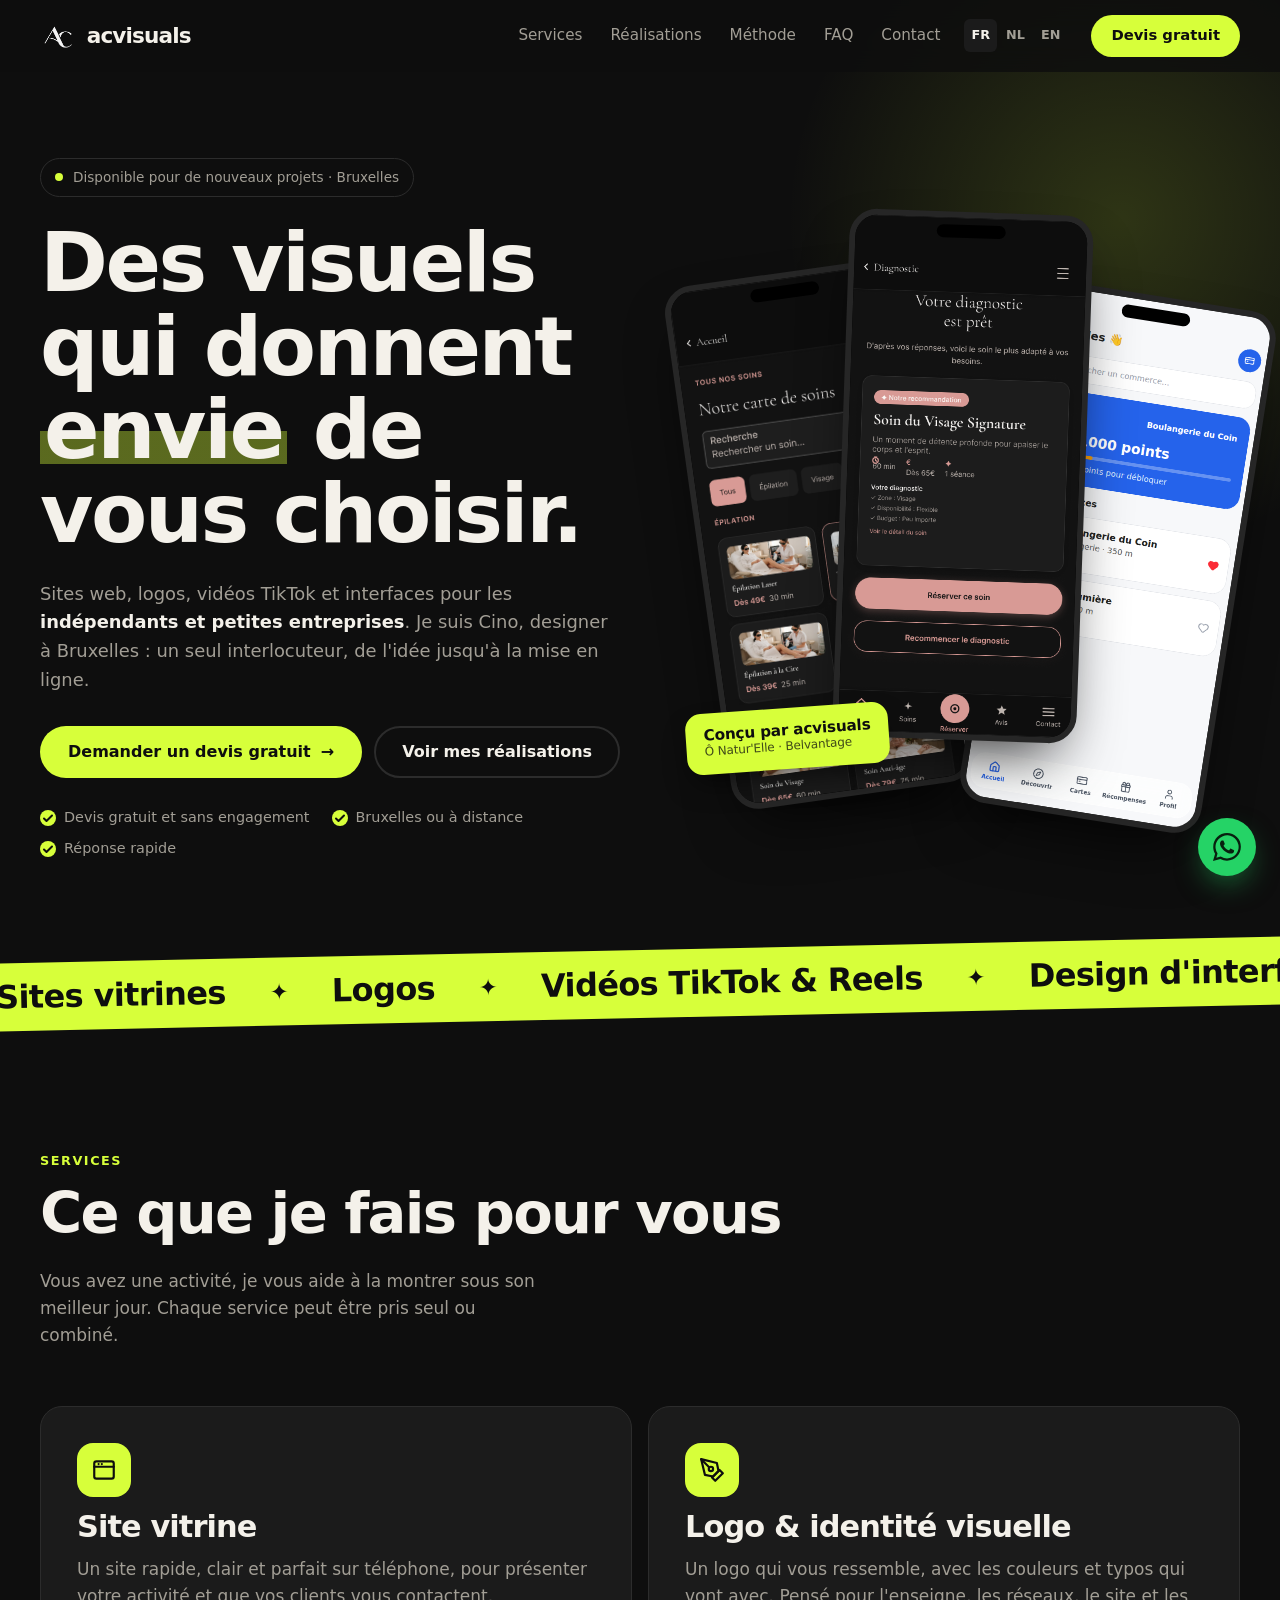
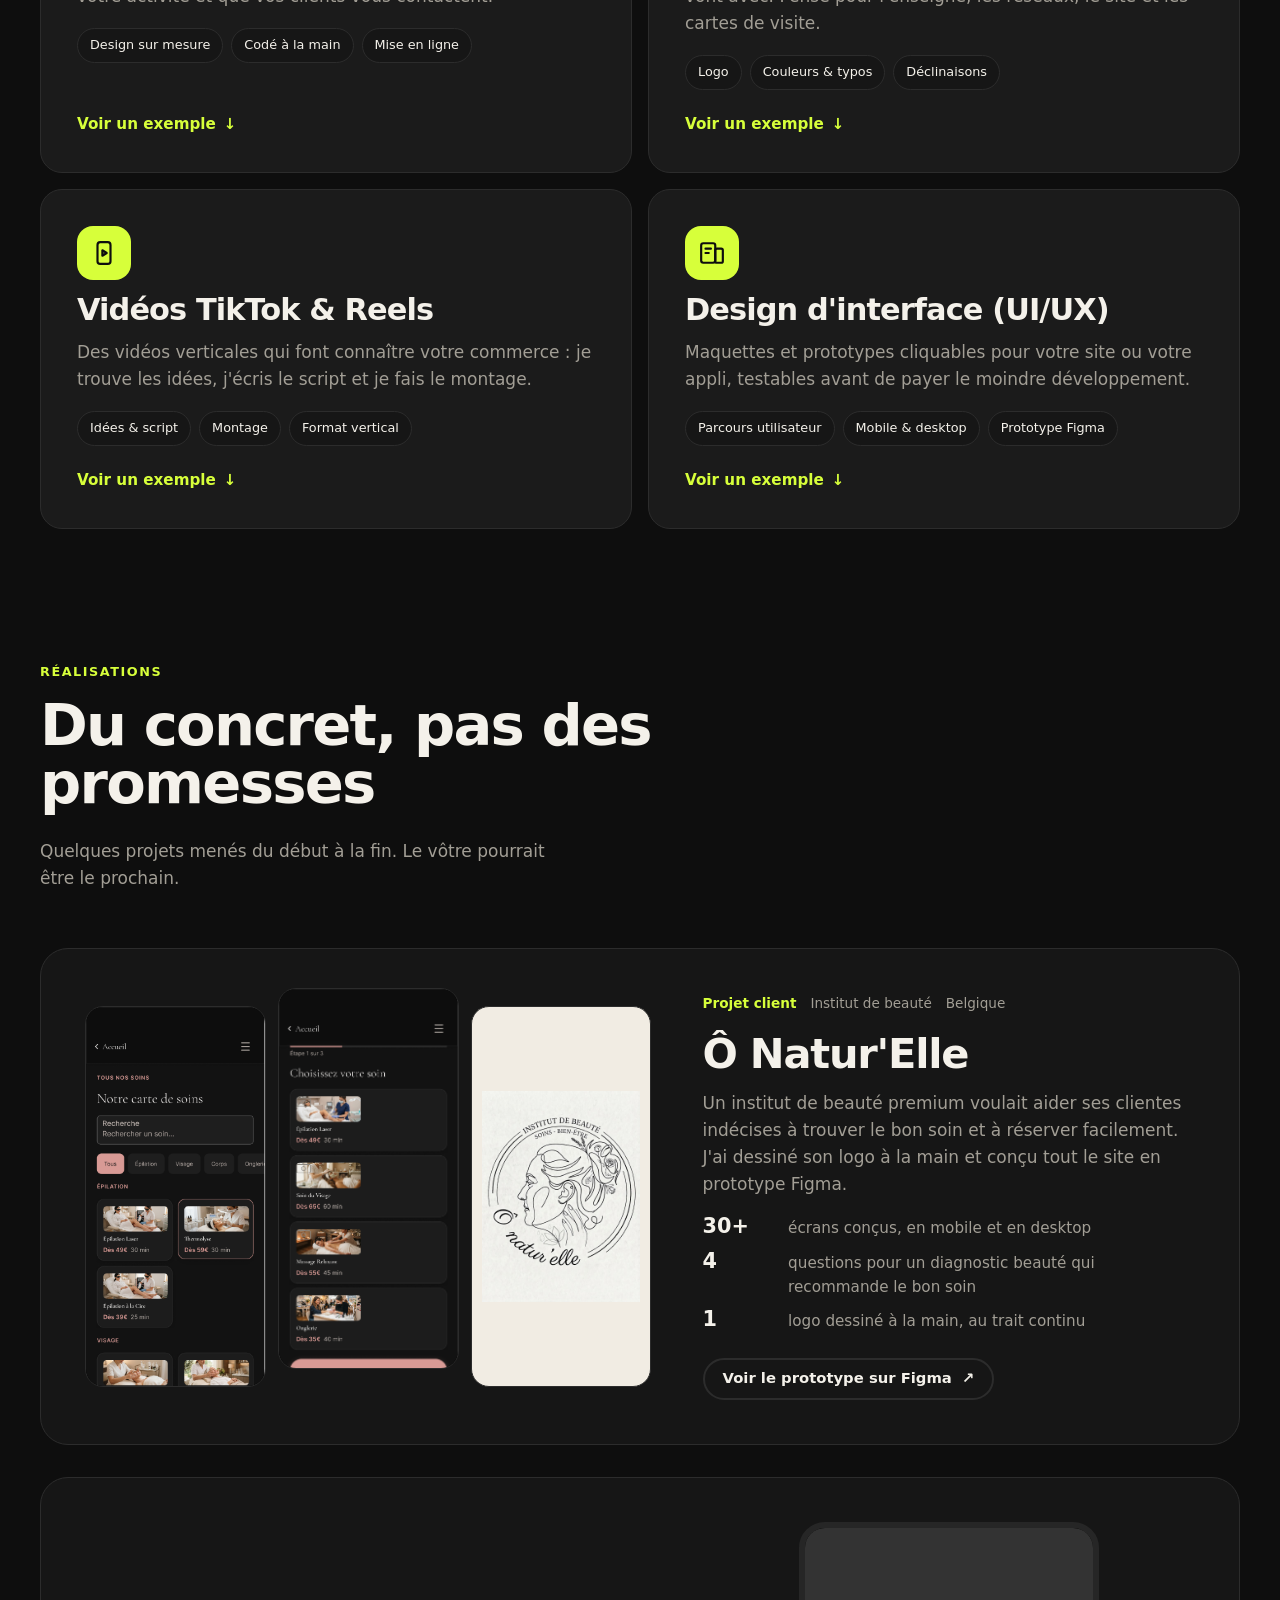
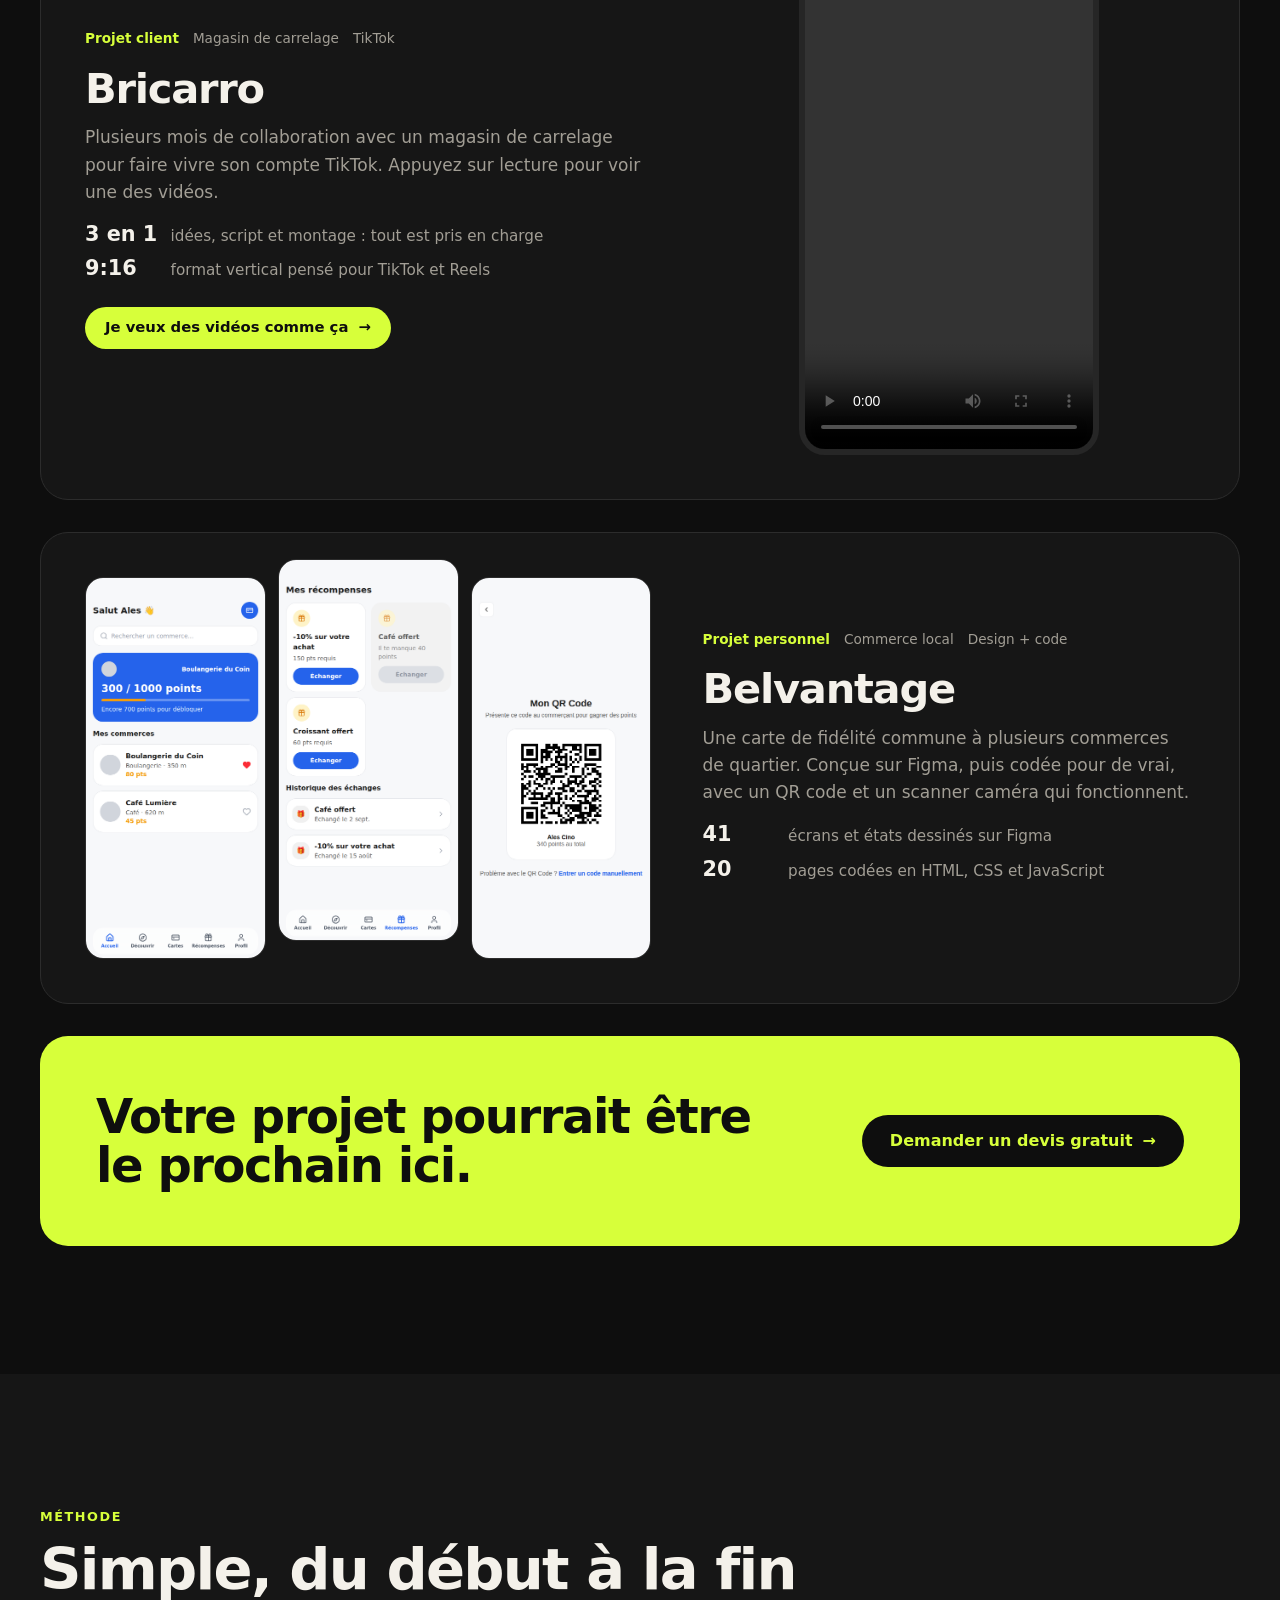
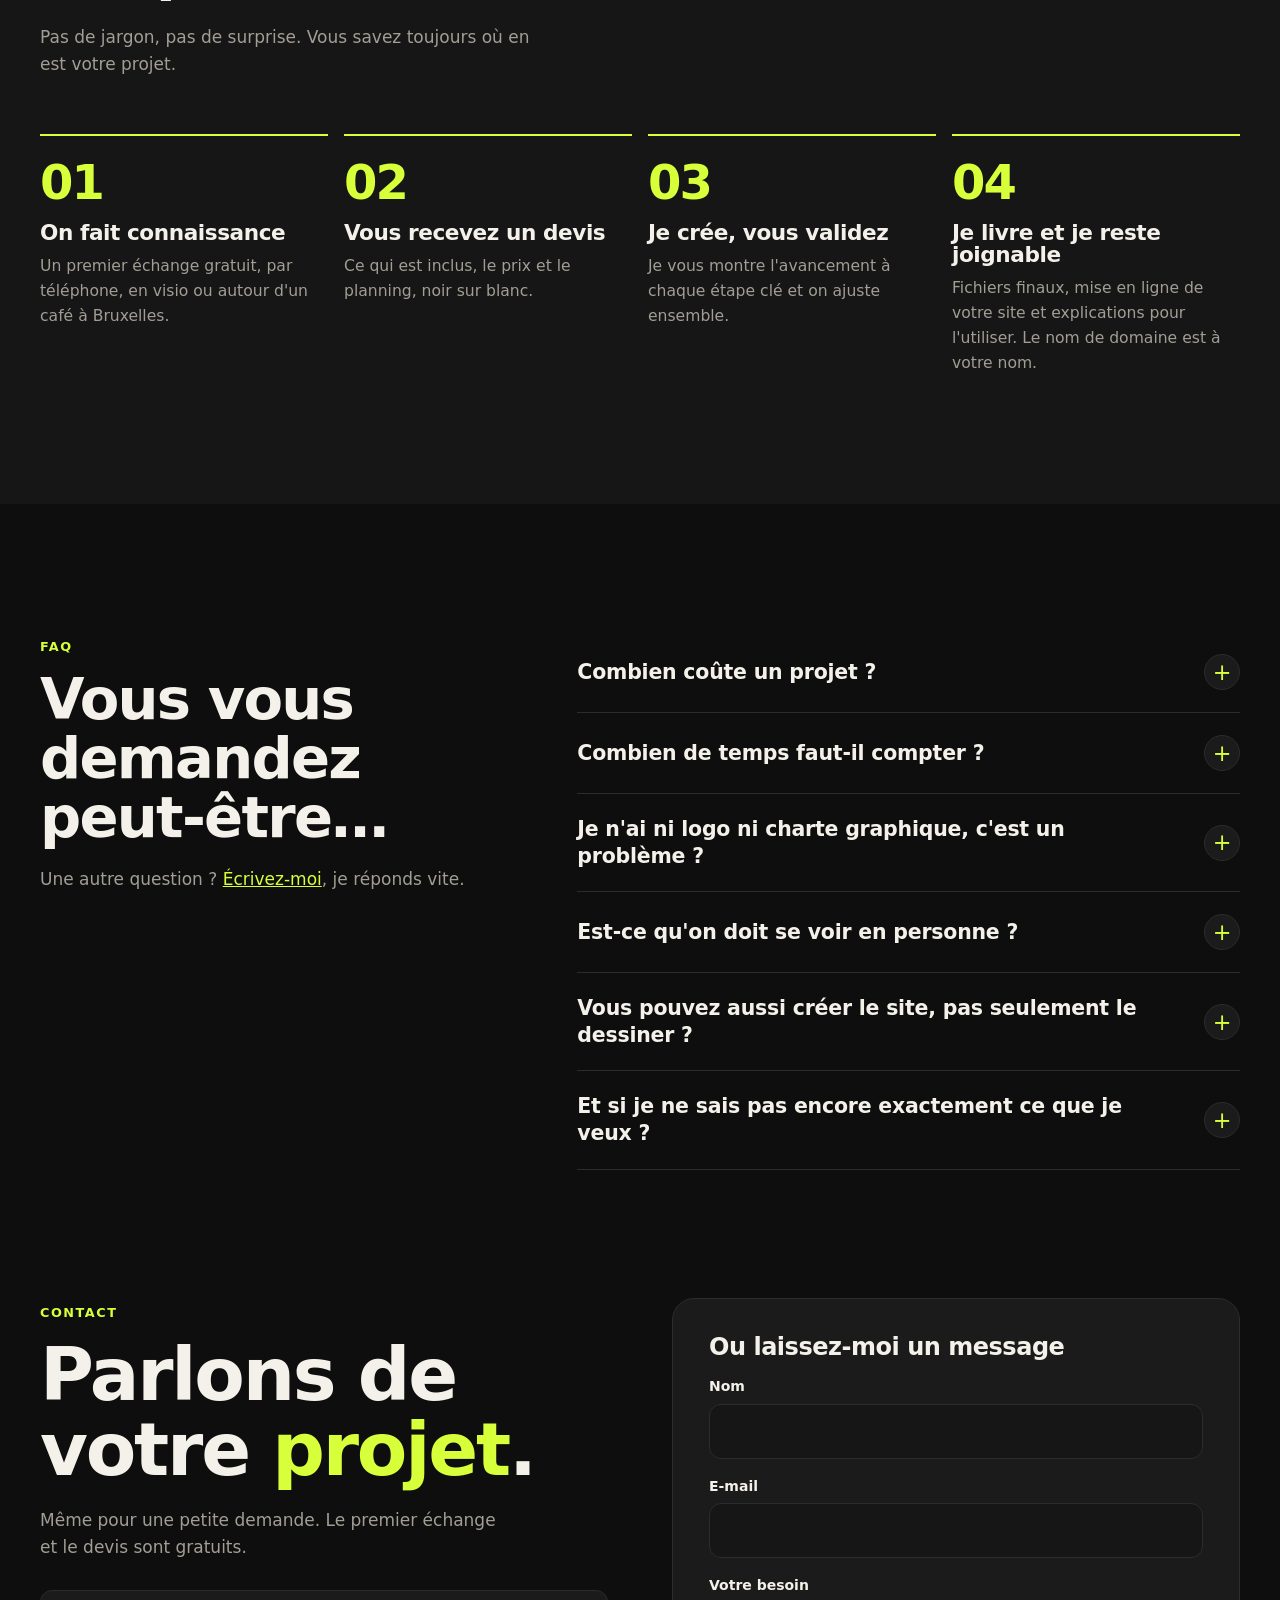
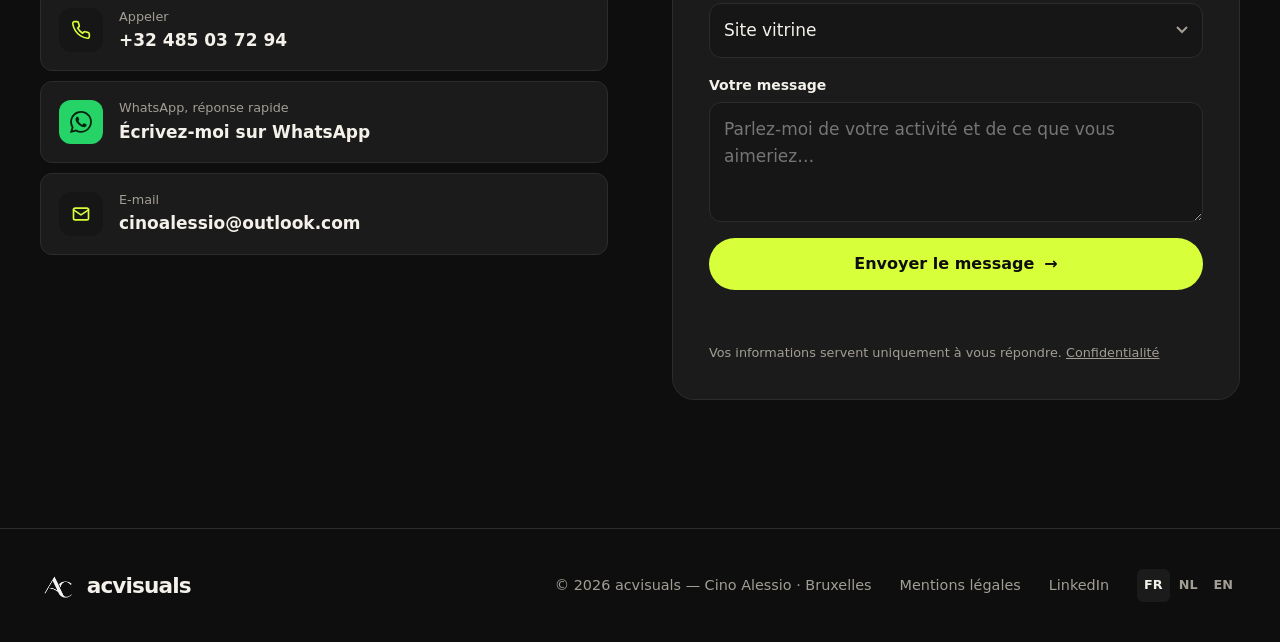
==== commit a8bbb72b: "Écrans au vrai format téléphone (carte des soins Ô Natur'Elle), encoche sur les cadres, vignettes de" ====
--- a/index.html
+++ b/index.html
@@ -117,7 +117,7 @@
       </div>
 
       <div class="collage" role="img" aria-label="Aperçu de réalisations : écrans Ô Natur'Elle et Belvantage">
-        <div class="phone p1"><img src="img/onaturelle-accueil.png" width="393" height="514" alt=""></div>
+        <div class="phone p1"><img src="img/onaturelle-liste-soins.png" width="275" height="1400" alt=""></div>
         <div class="phone p2"><img src="img/onaturelle-diagnostic.png" width="393" height="861" alt=""></div>
         <div class="phone p3"><img src="img/fidelite-accueil.png" width="420" height="900" alt=""></div>
         <span class="sticker">Conçu par acvisuals<small>Ô Natur'Elle · Belvantage</small></span>
@@ -189,7 +189,7 @@
       <div class="works">
         <article class="work rv" id="w-onaturelle">
           <div class="work-media">
-            <div class="shot"><img src="img/onaturelle-accueil.png" width="393" height="514" loading="lazy" alt="Ô Natur'Elle — écran d'accueil"></div>
+            <div class="shot"><img src="img/onaturelle-liste-soins.png" width="275" height="1400" loading="lazy" alt="Ô Natur'Elle — carte des soins"></div>
             <div class="shot"><img src="img/onaturelle-reservation.png" width="367" height="900" loading="lazy" alt="Ô Natur'Elle — réservation en 3 étapes"></div>
             <div class="shot logo"><img src="img/onaturelle-logo.jpeg" width="768" height="1024" loading="lazy" alt="Logo Ô Natur'Elle dessiné à la main"></div>
           </div>
--- a/ac.css
+++ b/ac.css
@@ -175,6 +175,11 @@
   transition: transform .5s var(--ease);
 }
 .phone img { width: 100%; height: 100%; object-fit: cover; object-position: top; }
+/* Encoche façon téléphone */
+.phone::before {
+  content: ""; position: absolute; z-index: 2; top: 7px; left: 50%; transform: translateX(-50%);
+  width: 30%; height: 13px; border-radius: 10px; background: #000;
+}
 .phone.p1 { left: 2%; top: 10%; transform: rotate(-8deg); z-index: 1; }
 .phone.p2 { left: 28%; top: 0; transform: rotate(2deg); z-index: 3; }
 .phone.p3 { right: 0; top: 14%; transform: rotate(9deg); z-index: 2; }
@@ -239,13 +244,14 @@
   flex: 1 1 0; min-width: 0; max-width: 200px; border-radius: 18px; overflow: hidden;
   border: 1px solid var(--line); background: #000; aspect-ratio: 9 / 19;
   transition: transform .5s var(--ease);
-}
-.work-media .shot img { width: 100%; height: 100%; object-fit: cover; object-position: top; }
+  position: relative;
+}
+.work-media .shot img { position: absolute; inset: 0; width: 100%; height: 100%; object-fit: cover; object-position: top; }
 .work-media .shot:nth-child(2) { transform: translateY(-18px); }
 .work:hover .work-media .shot:nth-child(1) { transform: translateY(-6px) rotate(-2deg); }
 .work:hover .work-media .shot:nth-child(3) { transform: translateY(-6px) rotate(2deg); }
-.shot.logo { background: #F1ECE3; display: grid; place-items: center; padding: 10px; }
-.shot.logo img { object-fit: contain; object-position: center; }
+.shot.logo { background: #F1ECE3; }
+.work-media .shot.logo img { inset: 10px; width: calc(100% - 20px); height: calc(100% - 20px); object-fit: contain; object-position: center; }
 .video-phone { width: min(300px, 100%); aspect-ratio: 9 / 16; border-radius: 26px; overflow: hidden; border: 6px solid #262626; background: #000; }
 .video-phone video { width: 100%; height: 100%; object-fit: cover; }
 .work-meta { font-size: .85rem; color: var(--muted); display: flex; flex-wrap: wrap; gap: 6px 14px; margin-bottom: 14px; }
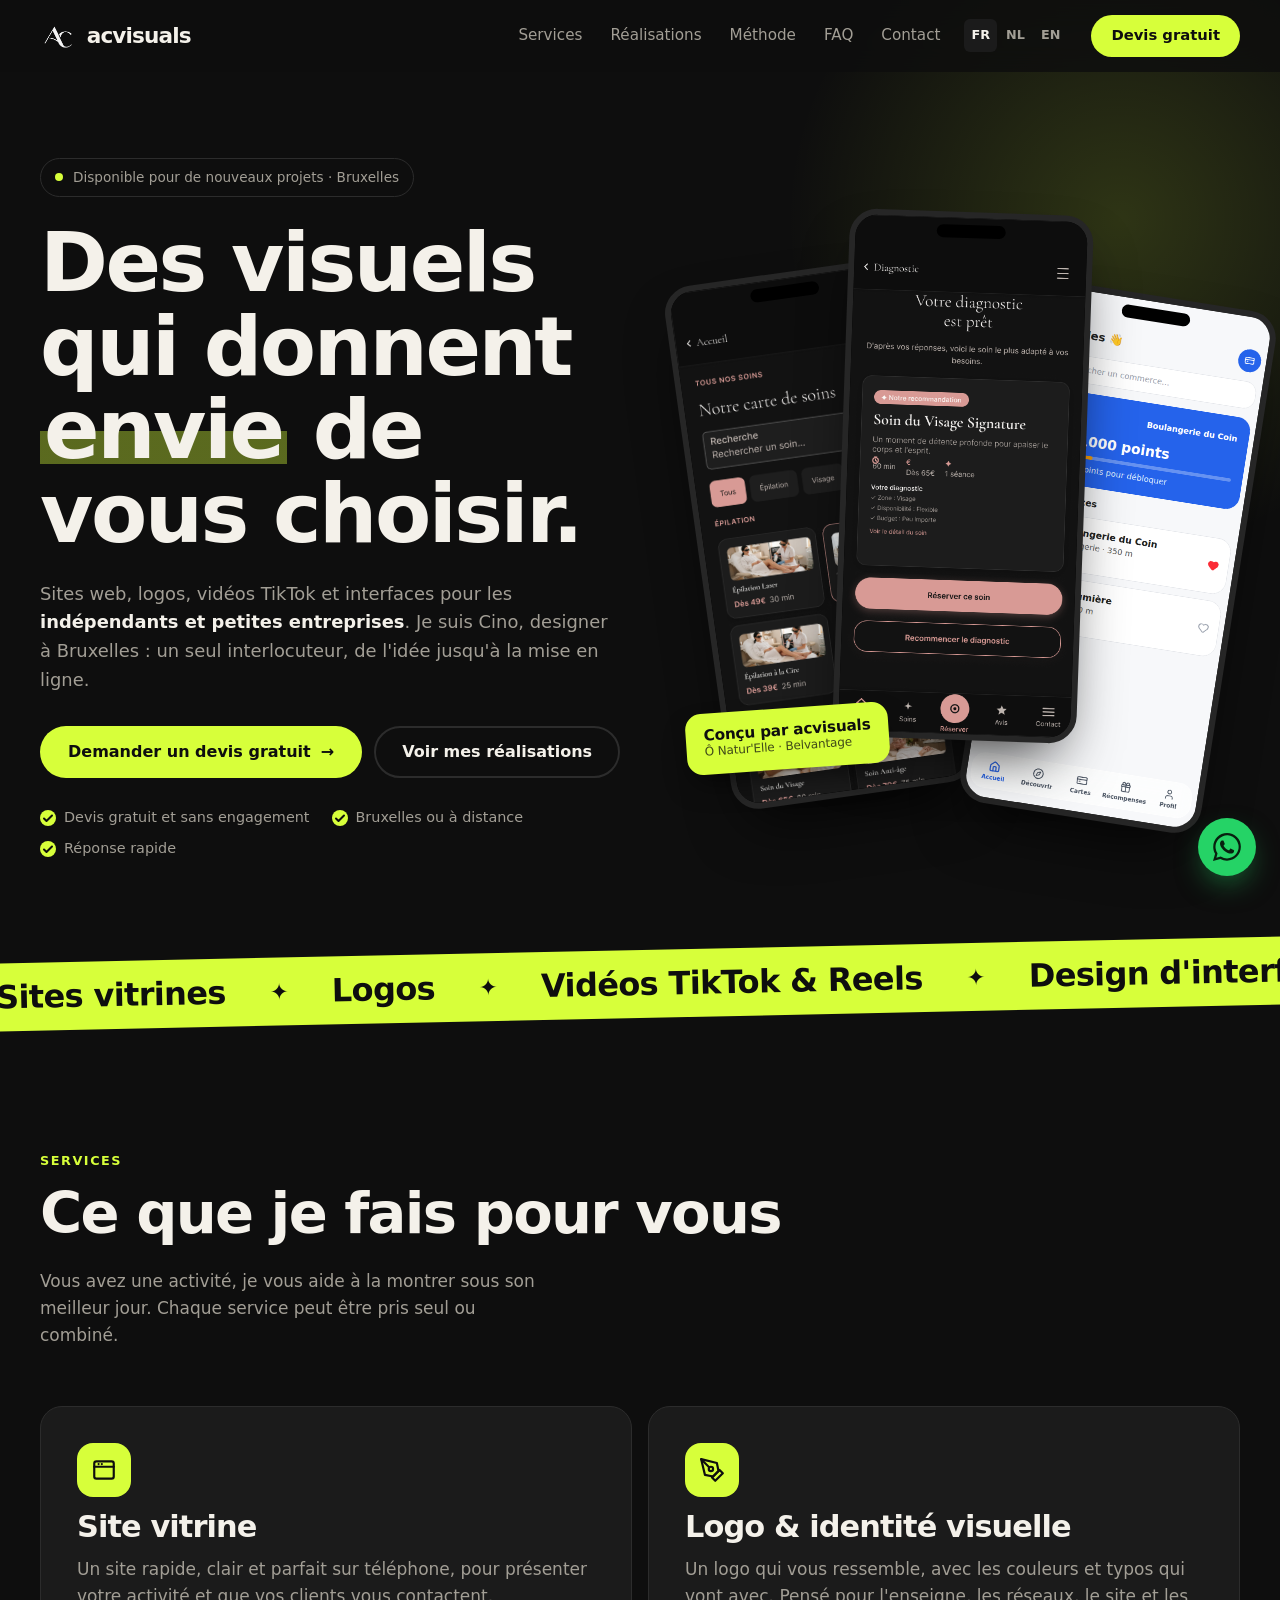
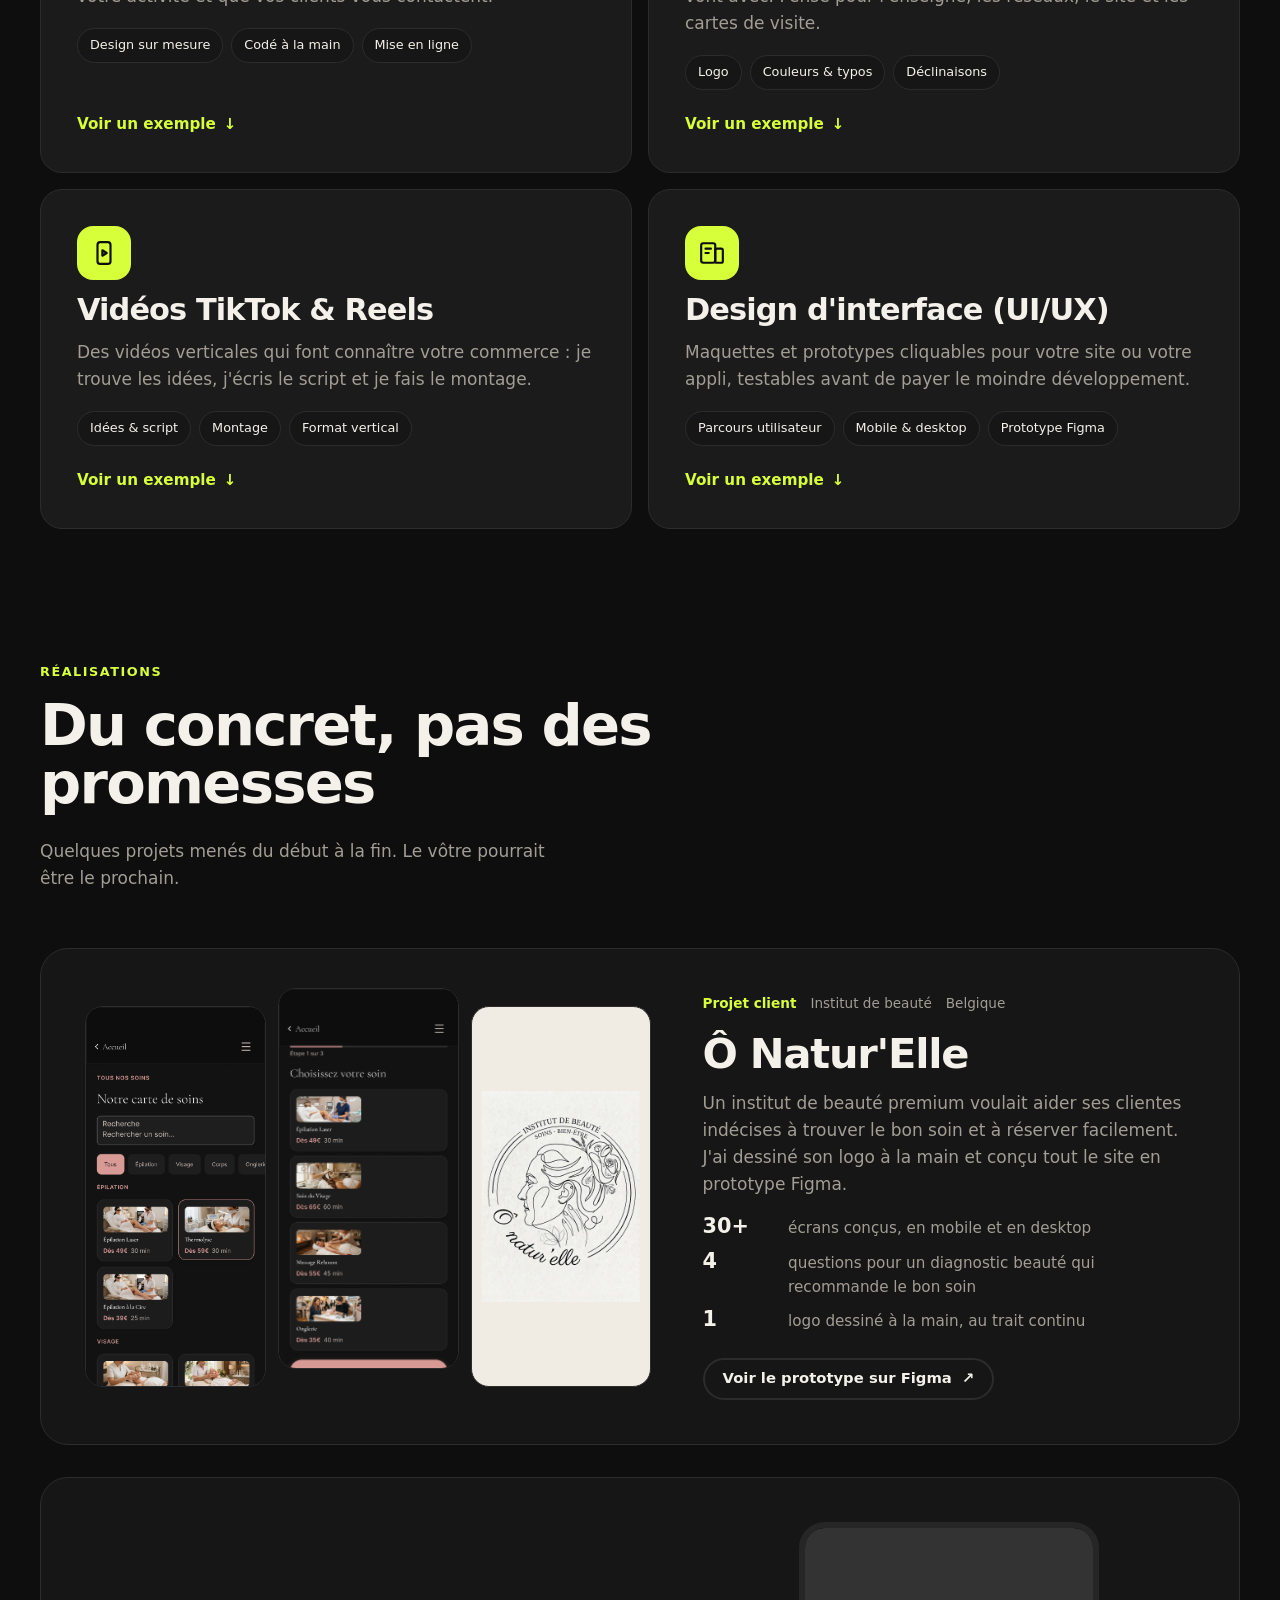
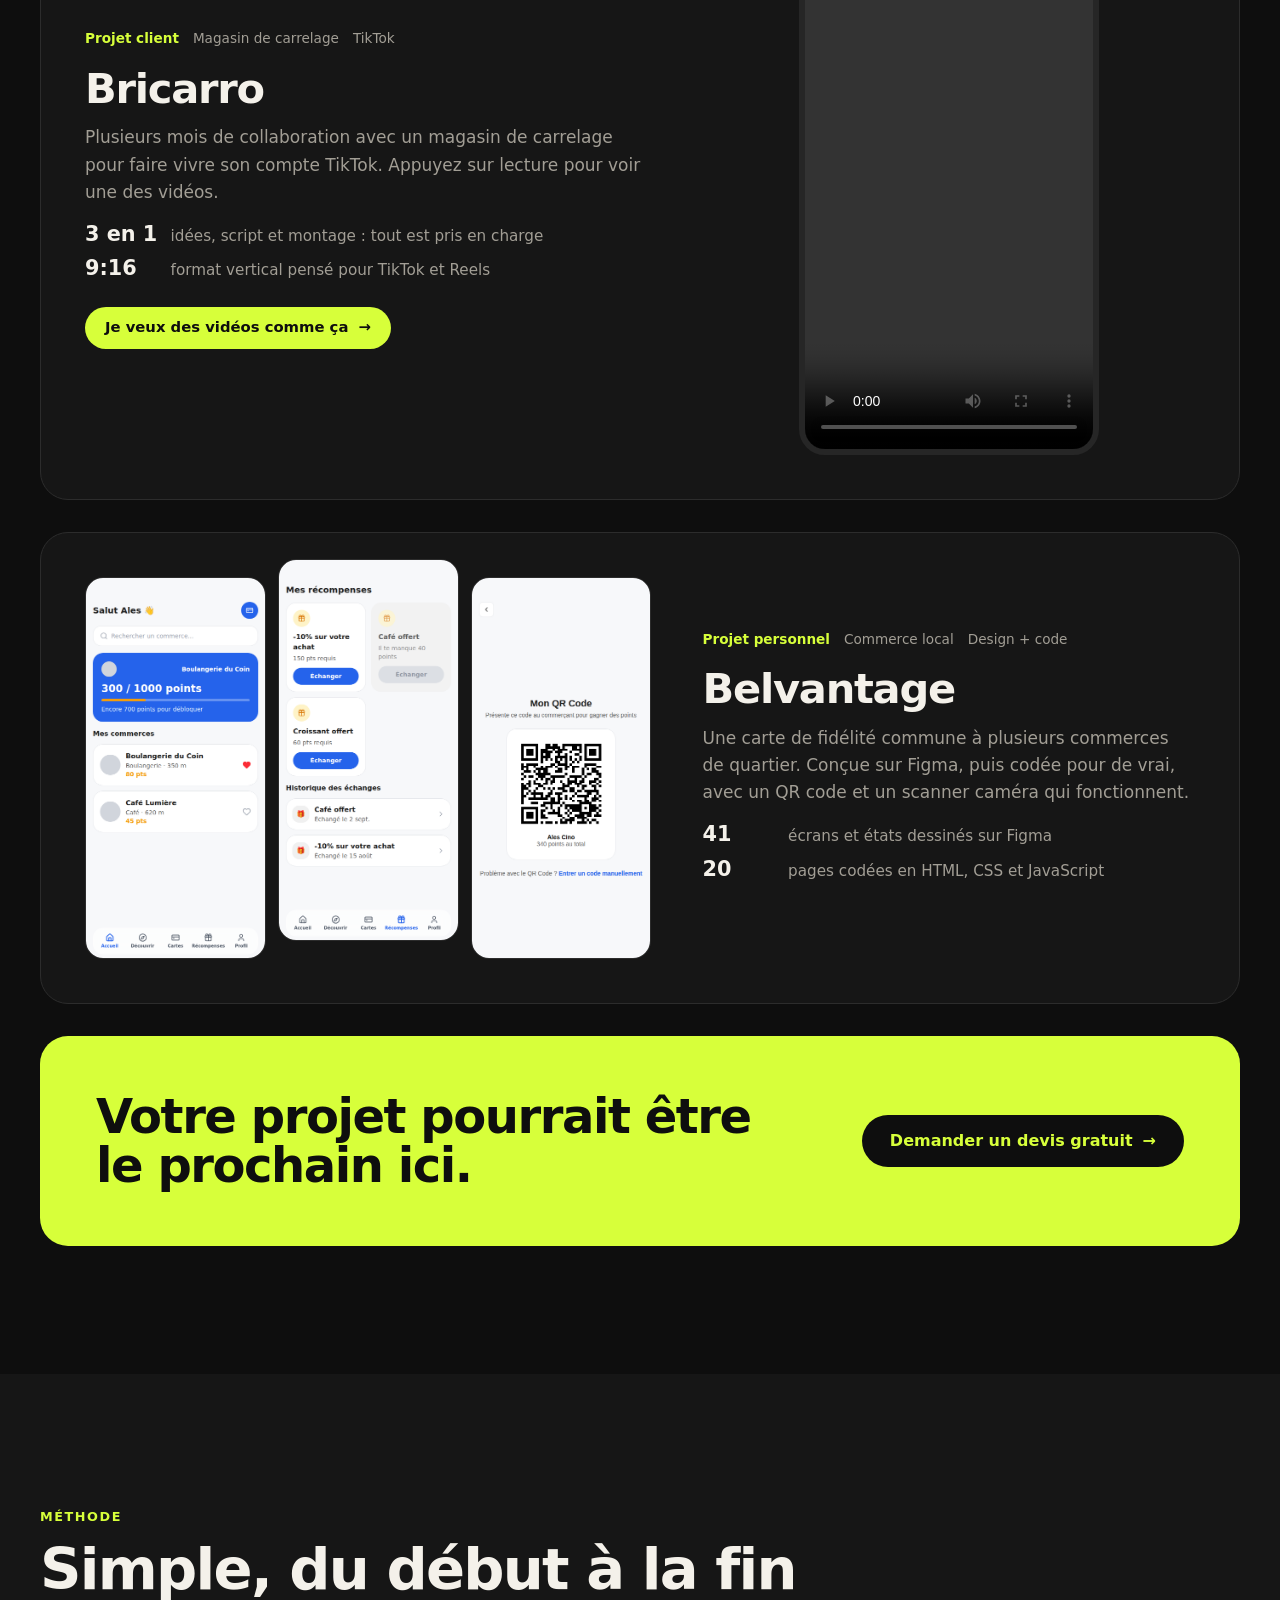
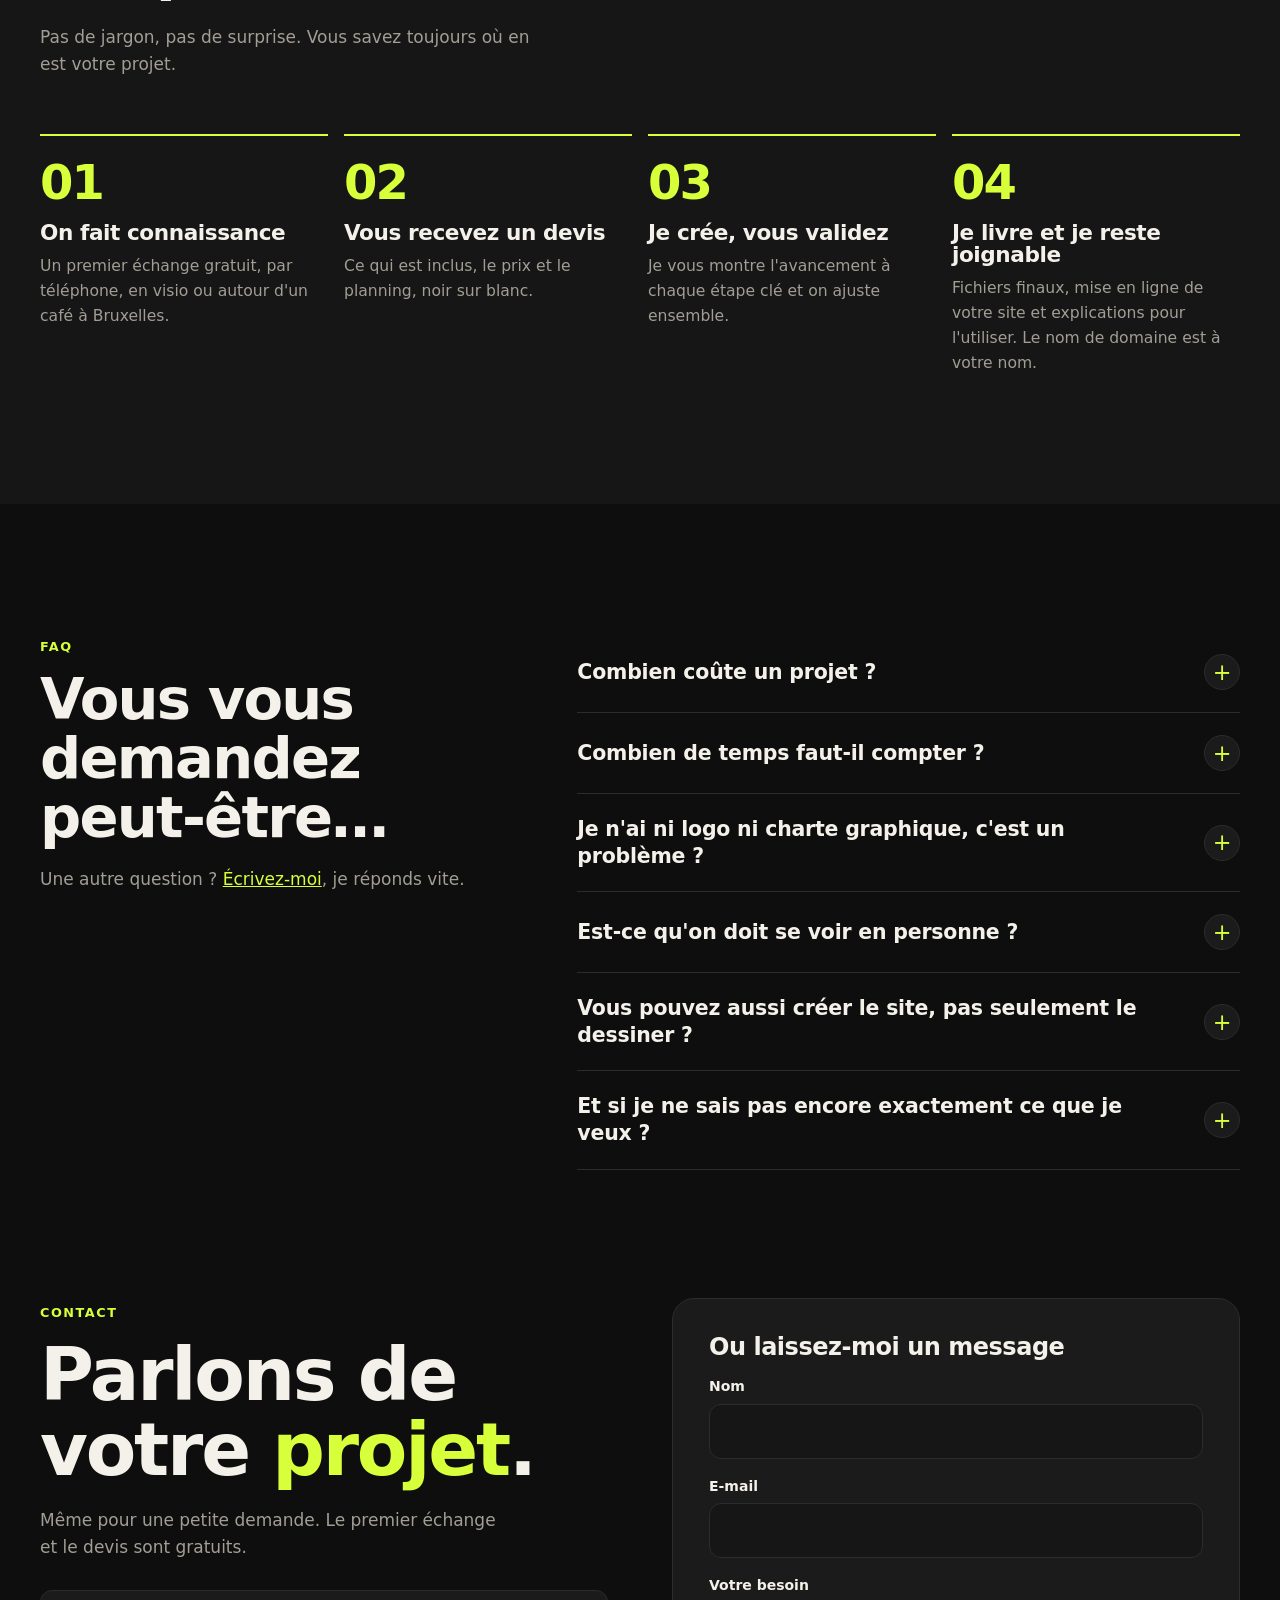
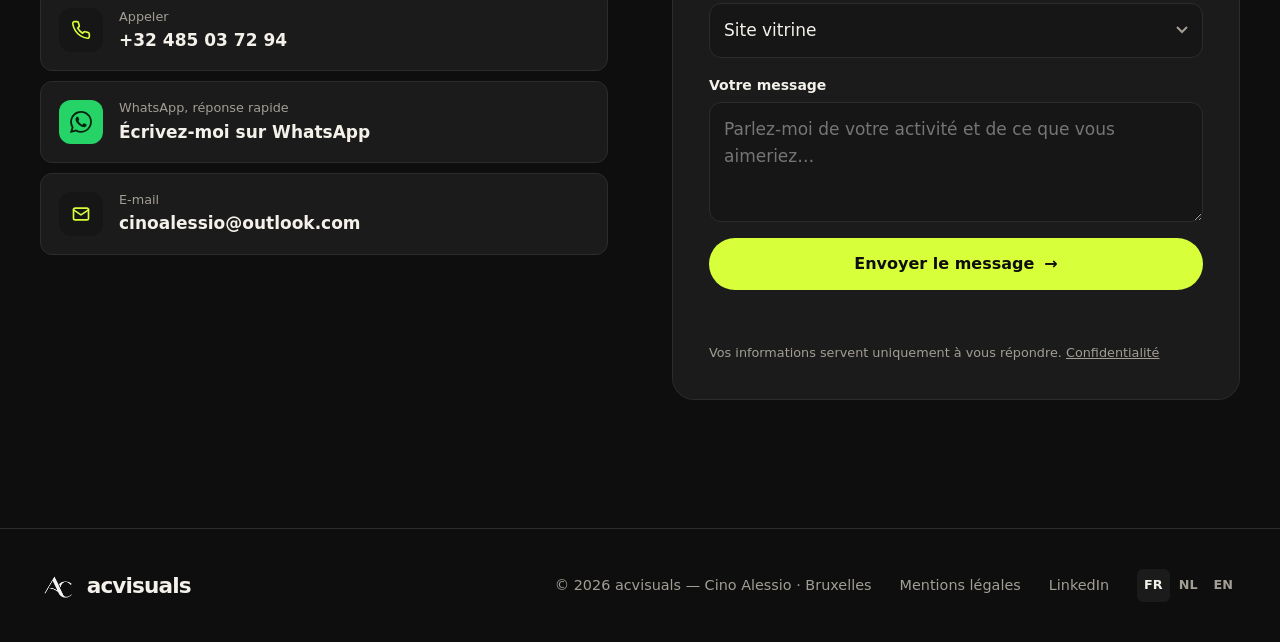
==== commit f476976c: "Images Ô Natur'Elle : suppression d'une ligne claire sur le bord droit Co-Authored-By: Claude Opus 5" ====
--- a/index.html
+++ b/index.html
@@ -117,7 +117,7 @@
       </div>
 
       <div class="collage" role="img" aria-label="Aperçu de réalisations : écrans Ô Natur'Elle et Belvantage">
-        <div class="phone p1"><img src="img/onaturelle-liste-soins.png" width="275" height="1400" alt=""></div>
+        <div class="phone p1"><img src="img/onaturelle-liste-soins.png" width="274" height="1400" alt=""></div>
         <div class="phone p2"><img src="img/onaturelle-diagnostic.png" width="393" height="861" alt=""></div>
         <div class="phone p3"><img src="img/fidelite-accueil.png" width="420" height="900" alt=""></div>
         <span class="sticker">Conçu par acvisuals<small>Ô Natur'Elle · Belvantage</small></span>
@@ -189,8 +189,8 @@
       <div class="works">
         <article class="work rv" id="w-onaturelle">
           <div class="work-media">
-            <div class="shot"><img src="img/onaturelle-liste-soins.png" width="275" height="1400" loading="lazy" alt="Ô Natur'Elle — carte des soins"></div>
-            <div class="shot"><img src="img/onaturelle-reservation.png" width="367" height="900" loading="lazy" alt="Ô Natur'Elle — réservation en 3 étapes"></div>
+            <div class="shot"><img src="img/onaturelle-liste-soins.png" width="274" height="1400" loading="lazy" alt="Ô Natur'Elle — carte des soins"></div>
+            <div class="shot"><img src="img/onaturelle-reservation.png" width="366" height="900" loading="lazy" alt="Ô Natur'Elle — réservation en 3 étapes"></div>
             <div class="shot logo"><img src="img/onaturelle-logo.jpeg" width="768" height="1024" loading="lazy" alt="Logo Ô Natur'Elle dessiné à la main"></div>
           </div>
           <div>
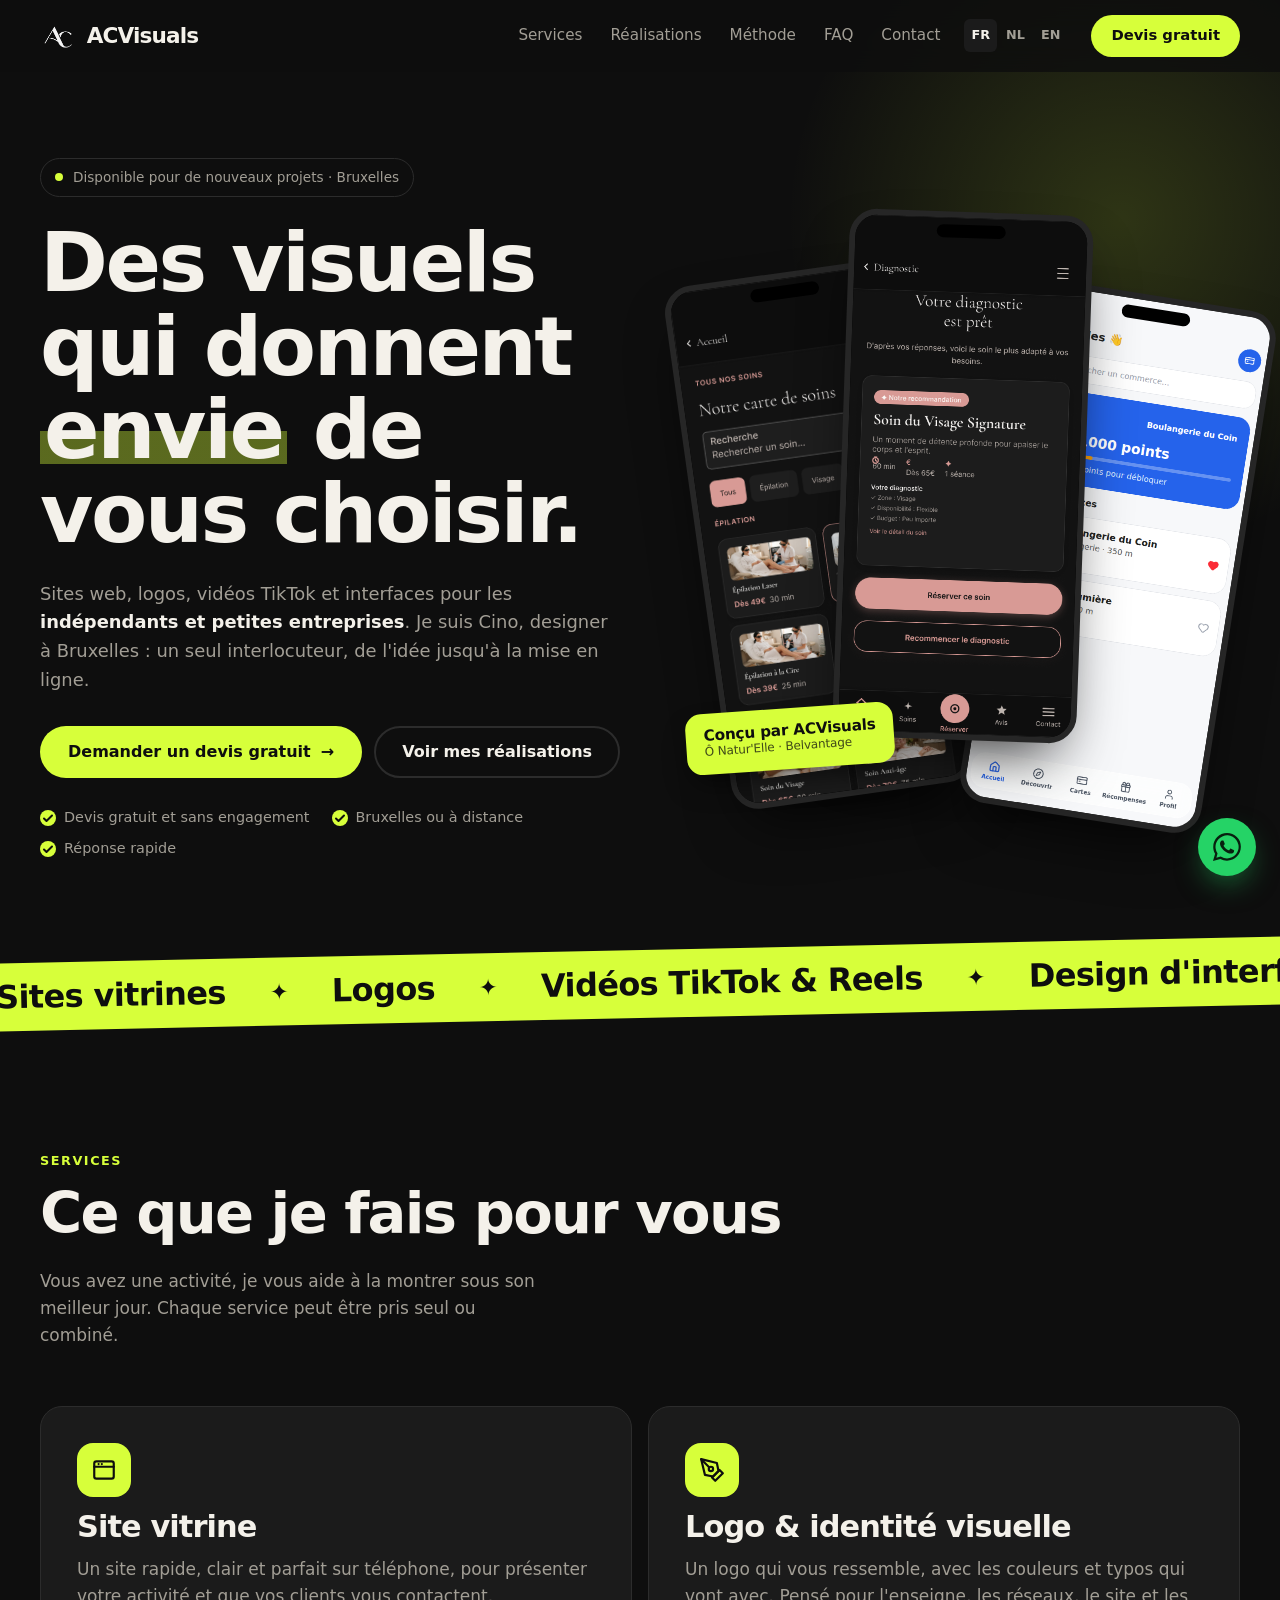
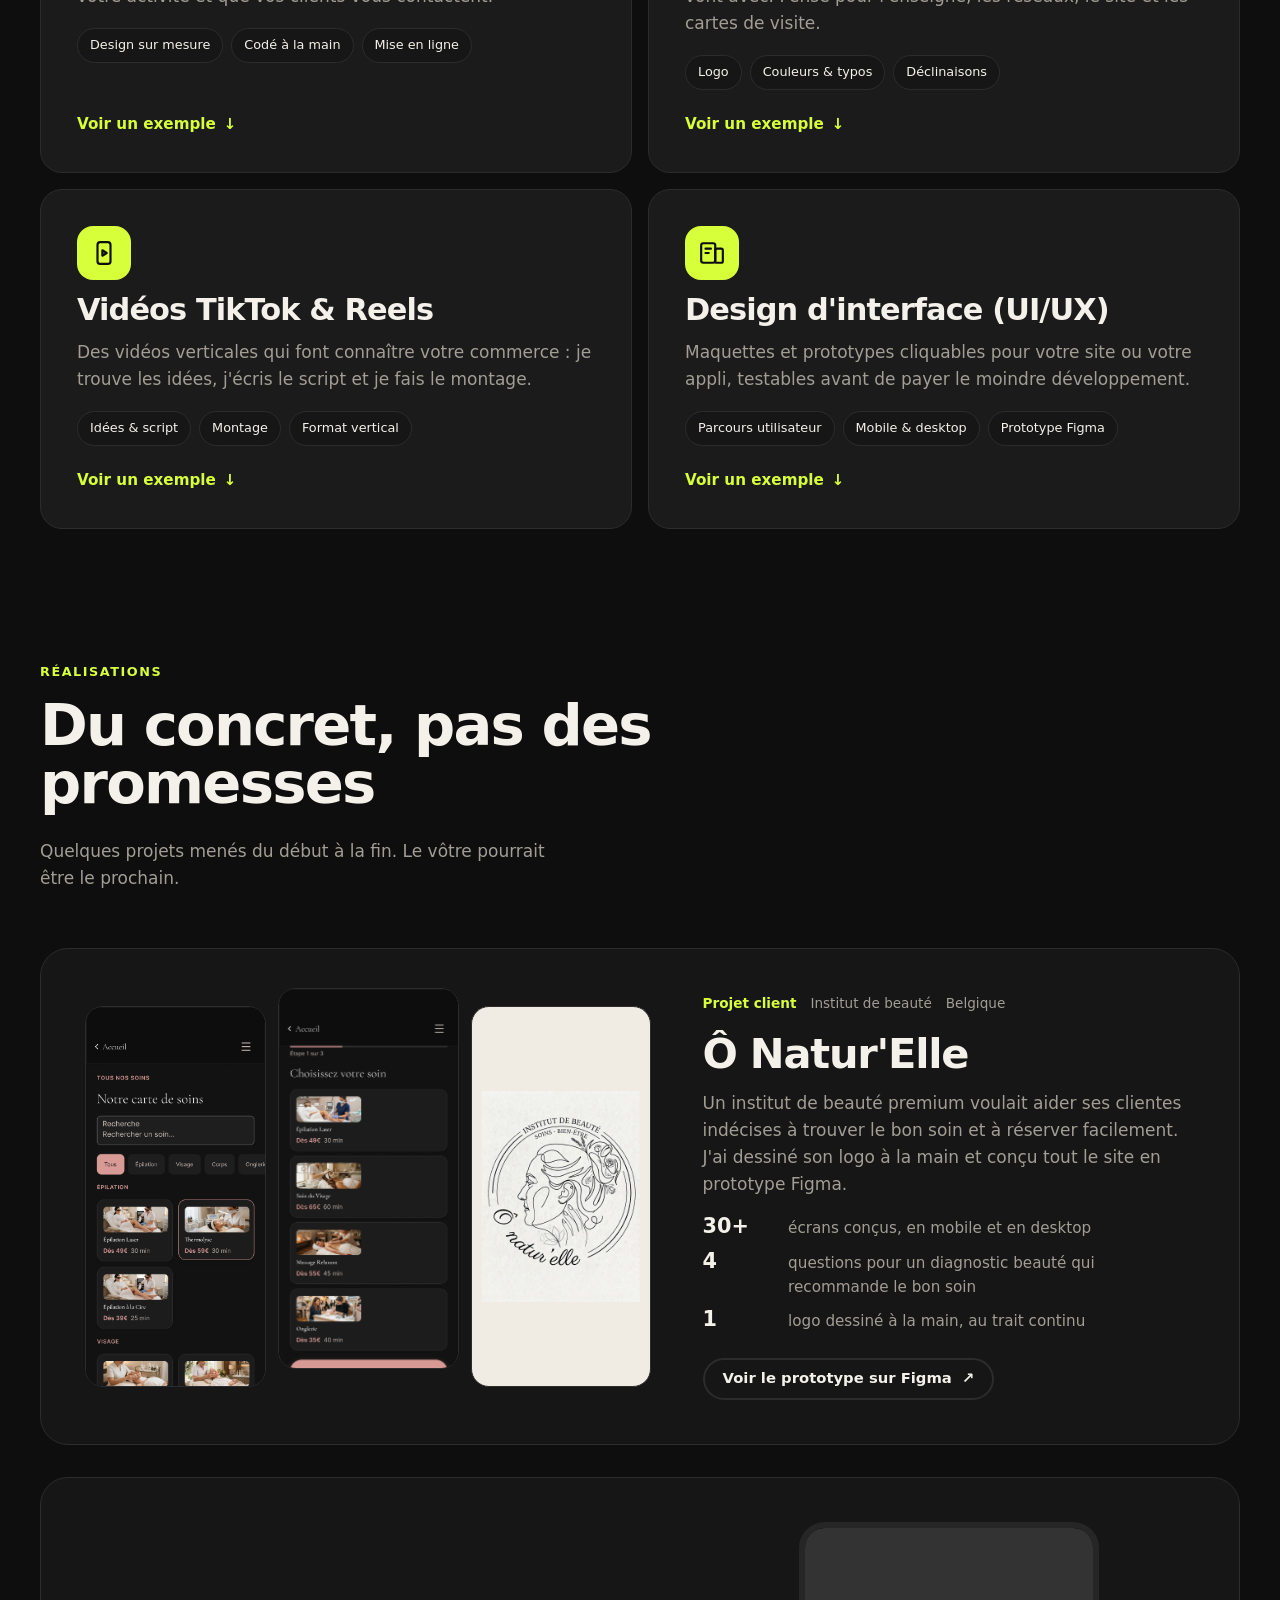
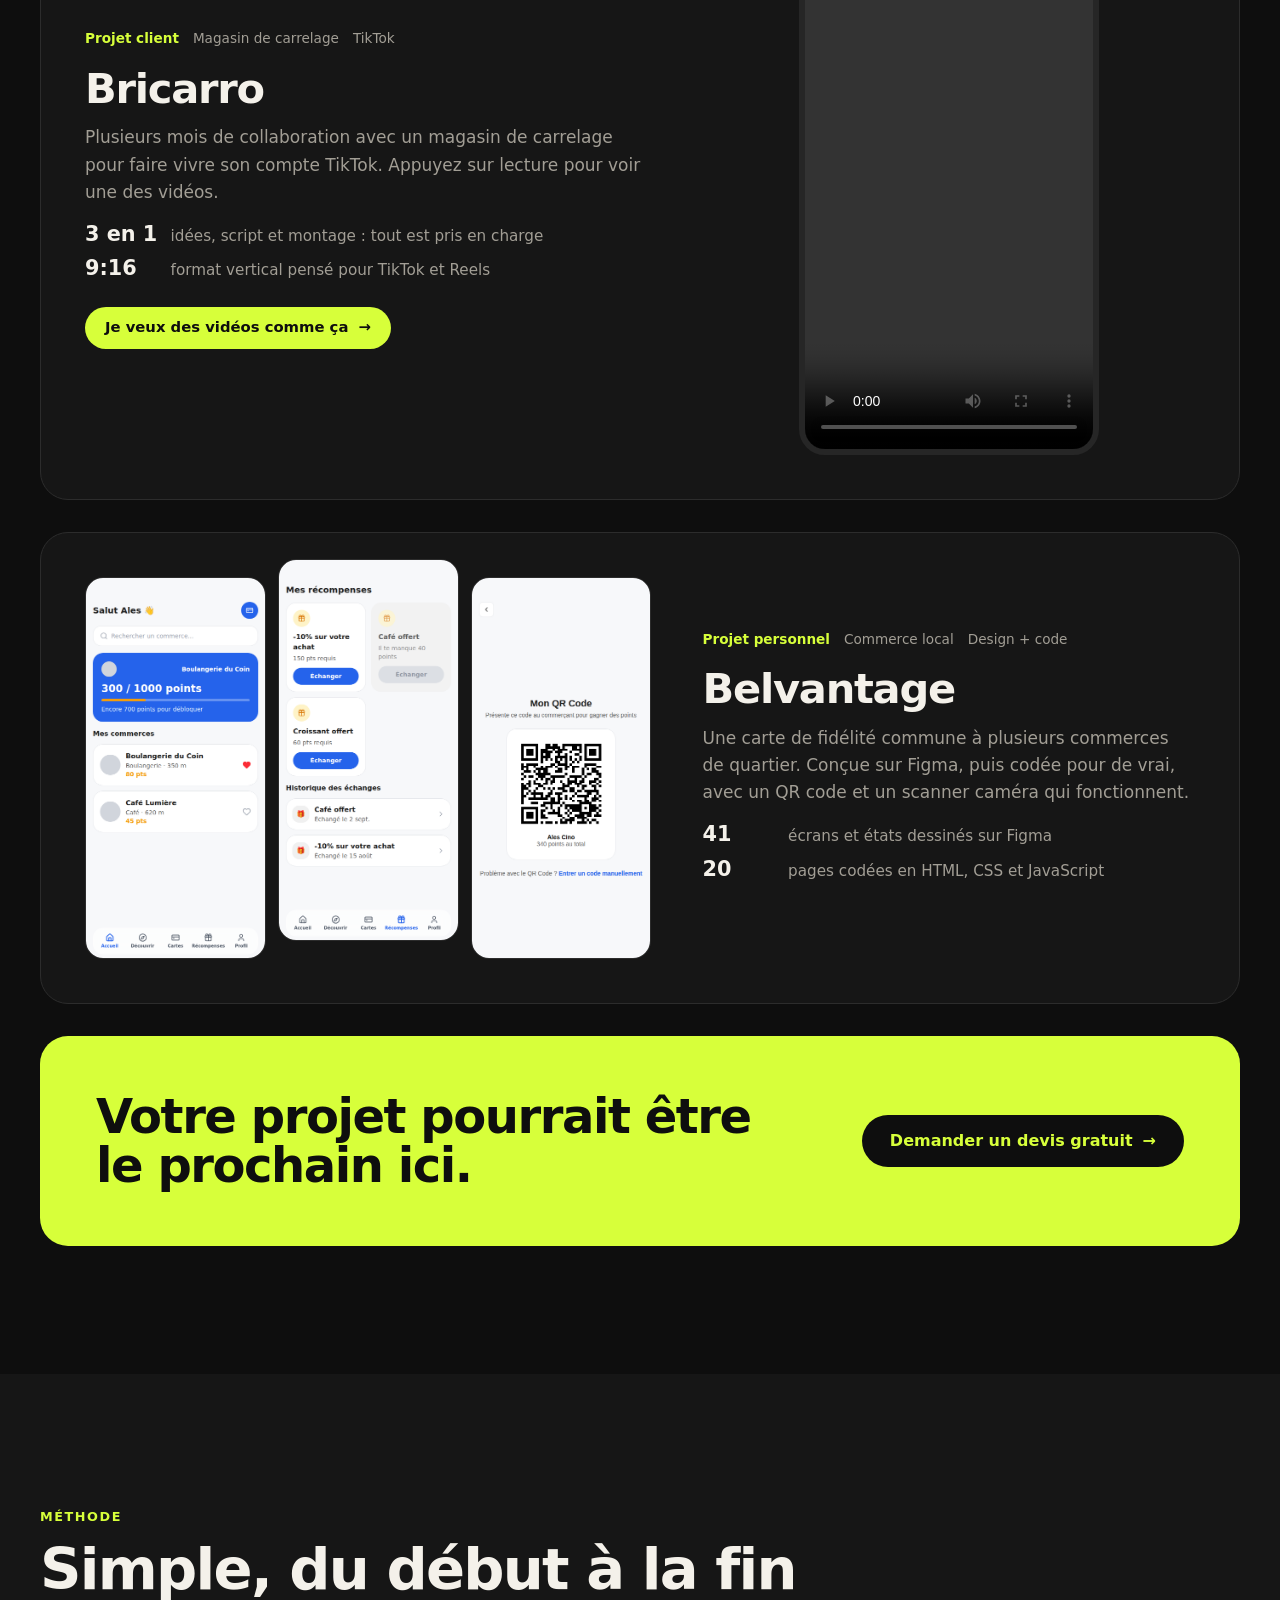
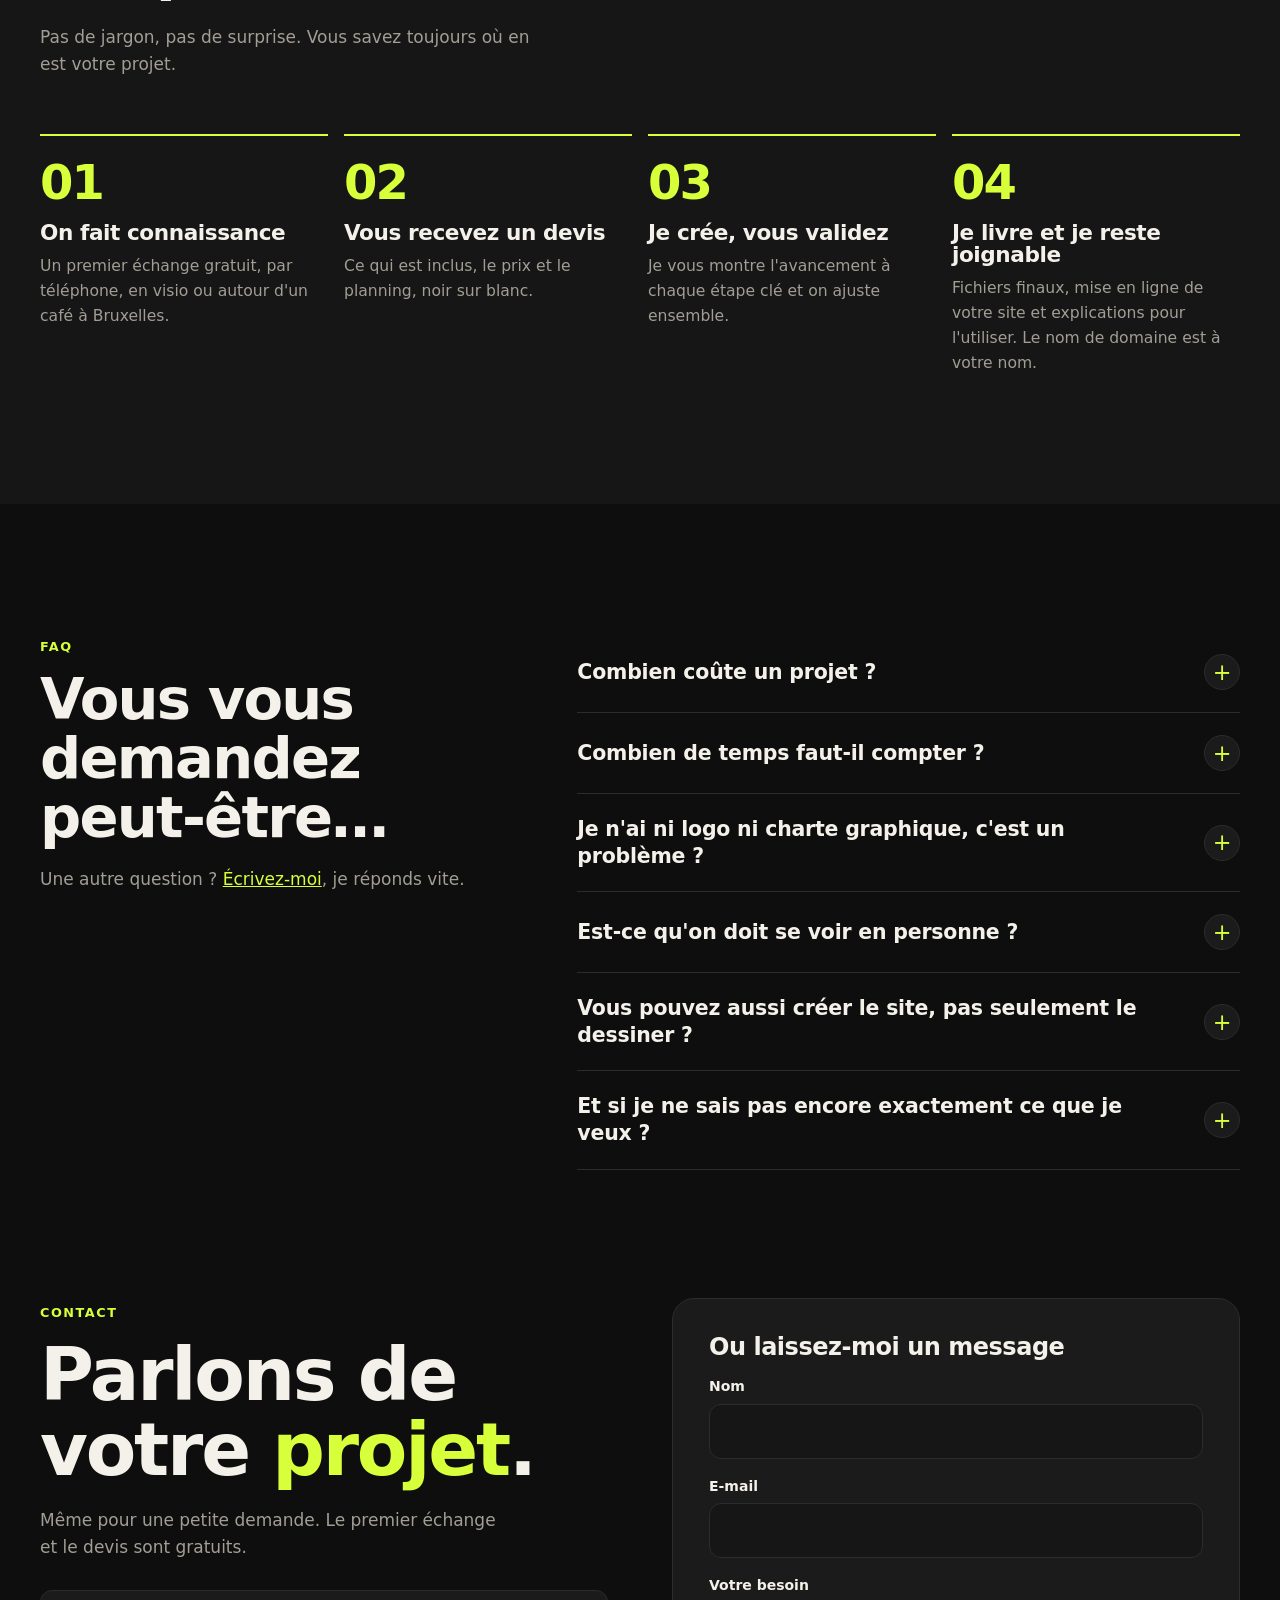
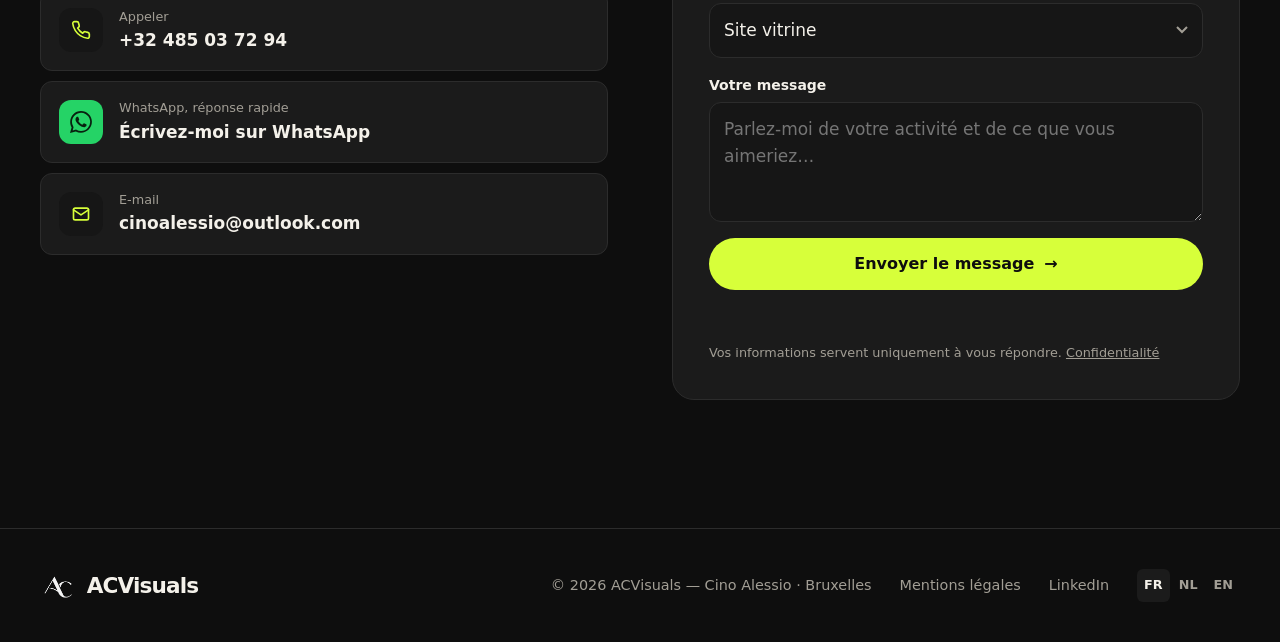
==== commit eb21f1f0: "Nom de la marque écrit ACVisuals partout (FR, NL, EN) Co-Authored-By: Claude Opus 5.5 <noreply@anthr" ====
--- a/index.html
+++ b/index.html
@@ -3,40 +3,40 @@
 <head>
 <meta charset="UTF-8">
 <meta name="viewport" content="width=device-width, initial-scale=1.0, viewport-fit=cover">
-<title>acvisuals — Sites web, logos &amp; vidéos à Bruxelles</title>
-<meta name="description" content="acvisuals, studio de design à Bruxelles : sites vitrines, logos et identité visuelle, vidéos TikTok et Reels, design d'interface. Pour indépendants et petites entreprises. Devis gratuit.">
+<title>ACVisuals — Sites web, logos &amp; vidéos à Bruxelles</title>
+<meta name="description" content="ACVisuals, studio de design à Bruxelles : sites vitrines, logos et identité visuelle, vidéos TikTok et Reels, design d'interface. Pour indépendants et petites entreprises. Devis gratuit.">
 <meta name="robots" content="index, follow">
 <meta name="color-scheme" content="dark">
 <meta name="theme-color" content="#0E0E0E">
 <meta http-equiv="Content-Security-Policy" content="default-src 'self'; script-src 'self'; style-src 'self' 'unsafe-inline' https://fonts.googleapis.com; font-src https://fonts.gstatic.com; img-src 'self' data:; media-src 'self'; connect-src https://api.web3forms.com; object-src 'none'; base-uri 'self'; form-action 'self';">
 <meta name="referrer" content="strict-origin-when-cross-origin">
-<link rel="canonical" href="https://alessio29-git.github.io/acvisuals/">
-<link rel="alternate" hreflang="fr" href="https://alessio29-git.github.io/acvisuals/">
-<link rel="alternate" hreflang="nl" href="https://alessio29-git.github.io/acvisuals/nl/">
-<link rel="alternate" hreflang="en" href="https://alessio29-git.github.io/acvisuals/en/">
-<link rel="alternate" hreflang="x-default" href="https://alessio29-git.github.io/acvisuals/">
-<meta property="og:title" content="acvisuals — Sites web, logos &amp; vidéos à Bruxelles">
+<link rel="canonical" href="https://alessio29-git.github.io/ACVisuals/">
+<link rel="alternate" hreflang="fr" href="https://alessio29-git.github.io/ACVisuals/">
+<link rel="alternate" hreflang="nl" href="https://alessio29-git.github.io/ACVisuals/nl/">
+<link rel="alternate" hreflang="en" href="https://alessio29-git.github.io/ACVisuals/en/">
+<link rel="alternate" hreflang="x-default" href="https://alessio29-git.github.io/ACVisuals/">
+<meta property="og:title" content="ACVisuals — Sites web, logos &amp; vidéos à Bruxelles">
 <meta property="og:description" content="Sites vitrines, logos, vidéos TikTok et interfaces pour indépendants et petites entreprises. Un seul interlocuteur, de l'idée à la mise en ligne. Devis gratuit.">
 <meta property="og:type" content="website">
-<meta property="og:url" content="https://alessio29-git.github.io/acvisuals/">
-<meta property="og:image" content="https://alessio29-git.github.io/acvisuals/img/og-logo.png">
+<meta property="og:url" content="https://alessio29-git.github.io/ACVisuals/">
+<meta property="og:image" content="https://alessio29-git.github.io/ACVisuals/img/og-logo.png">
 <meta property="og:image:width" content="1200">
 <meta property="og:image:height" content="630">
-<meta property="og:image:alt" content="Logo AC — acvisuals">
+<meta property="og:image:alt" content="Logo AC — ACVisuals">
 <meta property="og:locale" content="fr_BE">
 <meta name="twitter:card" content="summary_large_image">
-<meta name="twitter:image" content="https://alessio29-git.github.io/acvisuals/img/og-logo.png">
+<meta name="twitter:image" content="https://alessio29-git.github.io/ACVisuals/img/og-logo.png">
 <link rel="icon" href="favicon.svg" type="image/svg+xml">
 <script type="application/ld+json">
 {
   "@context": "https://schema.org",
   "@type": "ProfessionalService",
-  "name": "acvisuals",
+  "name": "ACVisuals",
   "description": "Sites vitrines, logos et identité visuelle, vidéos pour les réseaux sociaux et design d'interface. Basé à Bruxelles, sur place ou à distance.",
-  "url": "https://alessio29-git.github.io/acvisuals/",
+  "url": "https://alessio29-git.github.io/ACVisuals/",
   "telephone": "+32485037294",
   "email": "cinoalessio@outlook.com",
-  "image": "https://alessio29-git.github.io/acvisuals/img/og-logo.png",
+  "image": "https://alessio29-git.github.io/ACVisuals/img/og-logo.png",
   "address": { "@type": "PostalAddress", "addressLocality": "Bruxelles", "addressCountry": "BE" },
   "areaServed": { "@type": "City", "name": "Bruxelles" },
   "founder": { "@type": "Person", "name": "Cino Alessio" },
@@ -53,9 +53,9 @@
 
 <header class="header">
   <div class="wrap">
-    <a href="#top" class="brand" aria-label="acvisuals — haut de page">
+    <a href="#top" class="brand" aria-label="ACVisuals — haut de page">
       <img src="img/ac-logo.png" width="573" height="468" alt="">
-      <span>acvisuals</span>
+      <span>ACVisuals</span>
     </a>
     <nav class="nav" aria-label="Navigation principale">
       <a href="#services">Services</a>
@@ -87,7 +87,7 @@
   <div class="m-actions">
     <a href="#contact" class="btn btn-accent">Demander un devis gratuit</a>
     <a href="tel:+32485037294" class="btn btn-line">Appeler le +32 485 03 72 94</a>
-    <a href="https://wa.me/32485037294?text=Bonjour%20Cino%2C%20je%20vous%20contacte%20depuis%20acvisuals%20%C3%A0%20propos%20d%27un%20projet." class="btn btn-wa" target="_blank" rel="noopener noreferrer">Écrire sur WhatsApp</a>
+    <a href="https://wa.me/32485037294?text=Bonjour%20Cino%2C%20je%20vous%20contacte%20depuis%20ACVisuals%20%C3%A0%20propos%20d%27un%20projet." class="btn btn-wa" target="_blank" rel="noopener noreferrer">Écrire sur WhatsApp</a>
   </div>
   <nav class="langs" aria-label="Langue · Taal · Language">
     <a href="index.html" hreflang="fr" lang="fr" aria-current="page">FR</a>
@@ -120,7 +120,7 @@
         <div class="phone p1"><img src="img/onaturelle-liste-soins.png" width="274" height="1400" alt=""></div>
         <div class="phone p2"><img src="img/onaturelle-diagnostic.png" width="393" height="861" alt=""></div>
         <div class="phone p3"><img src="img/fidelite-accueil.png" width="420" height="900" alt=""></div>
-        <span class="sticker">Conçu par acvisuals<small>Ô Natur'Elle · Belvantage</small></span>
+        <span class="sticker">Conçu par ACVisuals<small>Ô Natur'Elle · Belvantage</small></span>
       </div>
     </div>
   </section>
@@ -301,7 +301,7 @@
             <span class="ico" aria-hidden="true"><svg width="20" height="20" viewBox="0 0 24 24" fill="none" stroke="currentColor" stroke-width="2" stroke-linecap="round" stroke-linejoin="round"><path d="M22 16.9v3a2 2 0 0 1-2.2 2 19.8 19.8 0 0 1-8.6-3.1 19.5 19.5 0 0 1-6-6A19.8 19.8 0 0 1 2.1 4.2 2 2 0 0 1 4.1 2h3a2 2 0 0 1 2 1.7c.1.9.4 1.8.7 2.7a2 2 0 0 1-.5 2.1L8 9.8a16 16 0 0 0 6 6l1.3-1.3a2 2 0 0 1 2.1-.4c.9.3 1.8.6 2.7.7a2 2 0 0 1 1.7 2z"/></svg></span>
             <span><small>Appeler</small><strong>+32 485 03 72 94</strong></span>
           </a>
-          <a href="https://wa.me/32485037294?text=Bonjour%20Cino%2C%20je%20vous%20contacte%20depuis%20acvisuals%20%C3%A0%20propos%20d%27un%20projet." target="_blank" rel="noopener noreferrer">
+          <a href="https://wa.me/32485037294?text=Bonjour%20Cino%2C%20je%20vous%20contacte%20depuis%20ACVisuals%20%C3%A0%20propos%20d%27un%20projet." target="_blank" rel="noopener noreferrer">
             <span class="ico wa" aria-hidden="true"><svg width="22" height="22" viewBox="0 0 24 24" fill="currentColor"><path d="M17.5 14.4c-.3-.1-1.8-.9-2-1-.3-.1-.5-.1-.7.1-.2.3-.8 1-.9 1.2-.2.2-.3.2-.6.1-.3-.1-1.3-.5-2.4-1.5-.9-.8-1.5-1.8-1.7-2.1-.2-.3 0-.5.1-.6l.4-.5c.2-.2.2-.3.3-.5.1-.2 0-.4 0-.5l-.9-2.2c-.2-.6-.5-.5-.7-.5h-.6c-.2 0-.5.1-.8.4-.3.3-1 1-1 2.5s1.1 2.9 1.2 3.1c.1.2 2.1 3.2 5.1 4.5.7.3 1.3.5 1.7.6.7.2 1.4.2 1.9.1.6-.1 1.8-.7 2-1.4.2-.7.2-1.3.2-1.4-.1-.1-.3-.2-.6-.3zM12 21.8a9.9 9.9 0 0 1-5-1.4l-.4-.2-3.7 1 1-3.6-.2-.4A9.9 9.9 0 1 1 12 21.8zm8.4-18.3A11.8 11.8 0 0 0 12 0C5.5 0 .2 5.3.2 11.9c0 2.1.5 4.1 1.6 5.9L0 24l6.3-1.7a11.9 11.9 0 0 0 5.7 1.4c6.6 0 11.9-5.3 11.9-11.9 0-3.2-1.2-6.2-3.5-8.3z"/></svg></span>
             <span><small>WhatsApp, réponse rapide</small><strong>Écrivez-moi sur WhatsApp</strong></span>
           </a>
@@ -317,7 +317,7 @@
             data-error="Oups, l'envoi a échoué. Appelez-moi ou écrivez-moi sur WhatsApp." data-invalid="Merci de remplir les champs obligatoires.">
         <h3>Ou laissez-moi un message</h3>
         <input type="hidden" name="access_key" value="6291c0f9-7ea4-4fd0-a6d5-e266edce60e7">
-        <input type="hidden" name="subject" value="Nouveau message depuis acvisuals">
+        <input type="hidden" name="subject" value="Nouveau message depuis ACVisuals">
         <input type="checkbox" name="botcheck" class="hp" tabindex="-1" autocomplete="off" aria-hidden="true">
         <div class="field"><label for="f-name">Nom</label><input id="f-name" name="name" type="text" required autocomplete="name"></div>
         <div class="field"><label for="f-email">E-mail</label><input id="f-email" name="email" type="email" required autocomplete="email"></div>
@@ -342,8 +342,8 @@
 
 <footer class="footer">
   <div class="wrap">
-    <a href="#top" class="brand" aria-label="acvisuals — haut de page"><img src="img/ac-logo.png" width="573" height="468" alt=""><span>acvisuals</span></a>
-    <p>© <span id="year">2026</span> acvisuals — Cino Alessio · Bruxelles</p>
+    <a href="#top" class="brand" aria-label="ACVisuals — haut de page"><img src="img/ac-logo.png" width="573" height="468" alt=""><span>ACVisuals</span></a>
+    <p>© <span id="year">2026</span> ACVisuals — Cino Alessio · Bruxelles</p>
     <a href="mentions-legales.html">Mentions légales</a>
     <a href="https://www.linkedin.com/in/alessio-cino-a7abaa321" target="_blank" rel="noopener noreferrer">LinkedIn</a>
     <nav class="langs" aria-label="Langue · Taal · Language">
@@ -354,13 +354,13 @@
   </div>
 </footer>
 
-<a href="https://wa.me/32485037294?text=Bonjour%20Cino%2C%20je%20vous%20contacte%20depuis%20acvisuals%20%C3%A0%20propos%20d%27un%20projet." class="wa-fab" target="_blank" rel="noopener noreferrer" aria-label="Écrire sur WhatsApp">
+<a href="https://wa.me/32485037294?text=Bonjour%20Cino%2C%20je%20vous%20contacte%20depuis%20ACVisuals%20%C3%A0%20propos%20d%27un%20projet." class="wa-fab" target="_blank" rel="noopener noreferrer" aria-label="Écrire sur WhatsApp">
   <svg width="28" height="28" viewBox="0 0 24 24" fill="currentColor" aria-hidden="true"><path d="M17.5 14.4c-.3-.1-1.8-.9-2-1-.3-.1-.5-.1-.7.1-.2.3-.8 1-.9 1.2-.2.2-.3.2-.6.1-.3-.1-1.3-.5-2.4-1.5-.9-.8-1.5-1.8-1.7-2.1-.2-.3 0-.5.1-.6l.4-.5c.2-.2.2-.3.3-.5.1-.2 0-.4 0-.5l-.9-2.2c-.2-.6-.5-.5-.7-.5h-.6c-.2 0-.5.1-.8.4-.3.3-1 1-1 2.5s1.1 2.9 1.2 3.1c.1.2 2.1 3.2 5.1 4.5.7.3 1.3.5 1.7.6.7.2 1.4.2 1.9.1.6-.1 1.8-.7 2-1.4.2-.7.2-1.3.2-1.4-.1-.1-.3-.2-.6-.3zM12 21.8a9.9 9.9 0 0 1-5-1.4l-.4-.2-3.7 1 1-3.6-.2-.4A9.9 9.9 0 1 1 12 21.8zm8.4-18.3A11.8 11.8 0 0 0 12 0C5.5 0 .2 5.3.2 11.9c0 2.1.5 4.1 1.6 5.9L0 24l6.3-1.7a11.9 11.9 0 0 0 5.7 1.4c6.6 0 11.9-5.3 11.9-11.9 0-3.2-1.2-6.2-3.5-8.3z"/></svg>
 </a>
 
 <div class="m-bar">
   <a href="#contact" class="btn btn-accent">Devis gratuit</a>
-  <a href="https://wa.me/32485037294?text=Bonjour%20Cino%2C%20je%20vous%20contacte%20depuis%20acvisuals%20%C3%A0%20propos%20d%27un%20projet." class="btn btn-wa" target="_blank" rel="noopener noreferrer" aria-label="Écrire sur WhatsApp">
+  <a href="https://wa.me/32485037294?text=Bonjour%20Cino%2C%20je%20vous%20contacte%20depuis%20ACVisuals%20%C3%A0%20propos%20d%27un%20projet." class="btn btn-wa" target="_blank" rel="noopener noreferrer" aria-label="Écrire sur WhatsApp">
     <svg width="22" height="22" viewBox="0 0 24 24" fill="currentColor" aria-hidden="true"><path d="M17.5 14.4c-.3-.1-1.8-.9-2-1-.3-.1-.5-.1-.7.1-.2.3-.8 1-.9 1.2-.2.2-.3.2-.6.1-.3-.1-1.3-.5-2.4-1.5-.9-.8-1.5-1.8-1.7-2.1-.2-.3 0-.5.1-.6l.4-.5c.2-.2.2-.3.3-.5.1-.2 0-.4 0-.5l-.9-2.2c-.2-.6-.5-.5-.7-.5h-.6c-.2 0-.5.1-.8.4-.3.3-1 1-1 2.5s1.1 2.9 1.2 3.1c.1.2 2.1 3.2 5.1 4.5.7.3 1.3.5 1.7.6.7.2 1.4.2 1.9.1.6-.1 1.8-.7 2-1.4.2-.7.2-1.3.2-1.4-.1-.1-.3-.2-.6-.3zM12 21.8a9.9 9.9 0 0 1-5-1.4l-.4-.2-3.7 1 1-3.6-.2-.4A9.9 9.9 0 1 1 12 21.8zm8.4-18.3A11.8 11.8 0 0 0 12 0C5.5 0 .2 5.3.2 11.9c0 2.1.5 4.1 1.6 5.9L0 24l6.3-1.7a11.9 11.9 0 0 0 5.7 1.4c6.6 0 11.9-5.3 11.9-11.9 0-3.2-1.2-6.2-3.5-8.3z"/></svg>
   </a>
 </div>
--- a/ac.css
+++ b/ac.css
@@ -1,5 +1,5 @@
 /* =========================================================
-   acvisuals — feuille de style
+   ACVisuals — feuille de style
    Style volontairement différent du portfolio : sombre, contrasté,
    un seul accent vif, typographie grasse.
    ========================================================= */
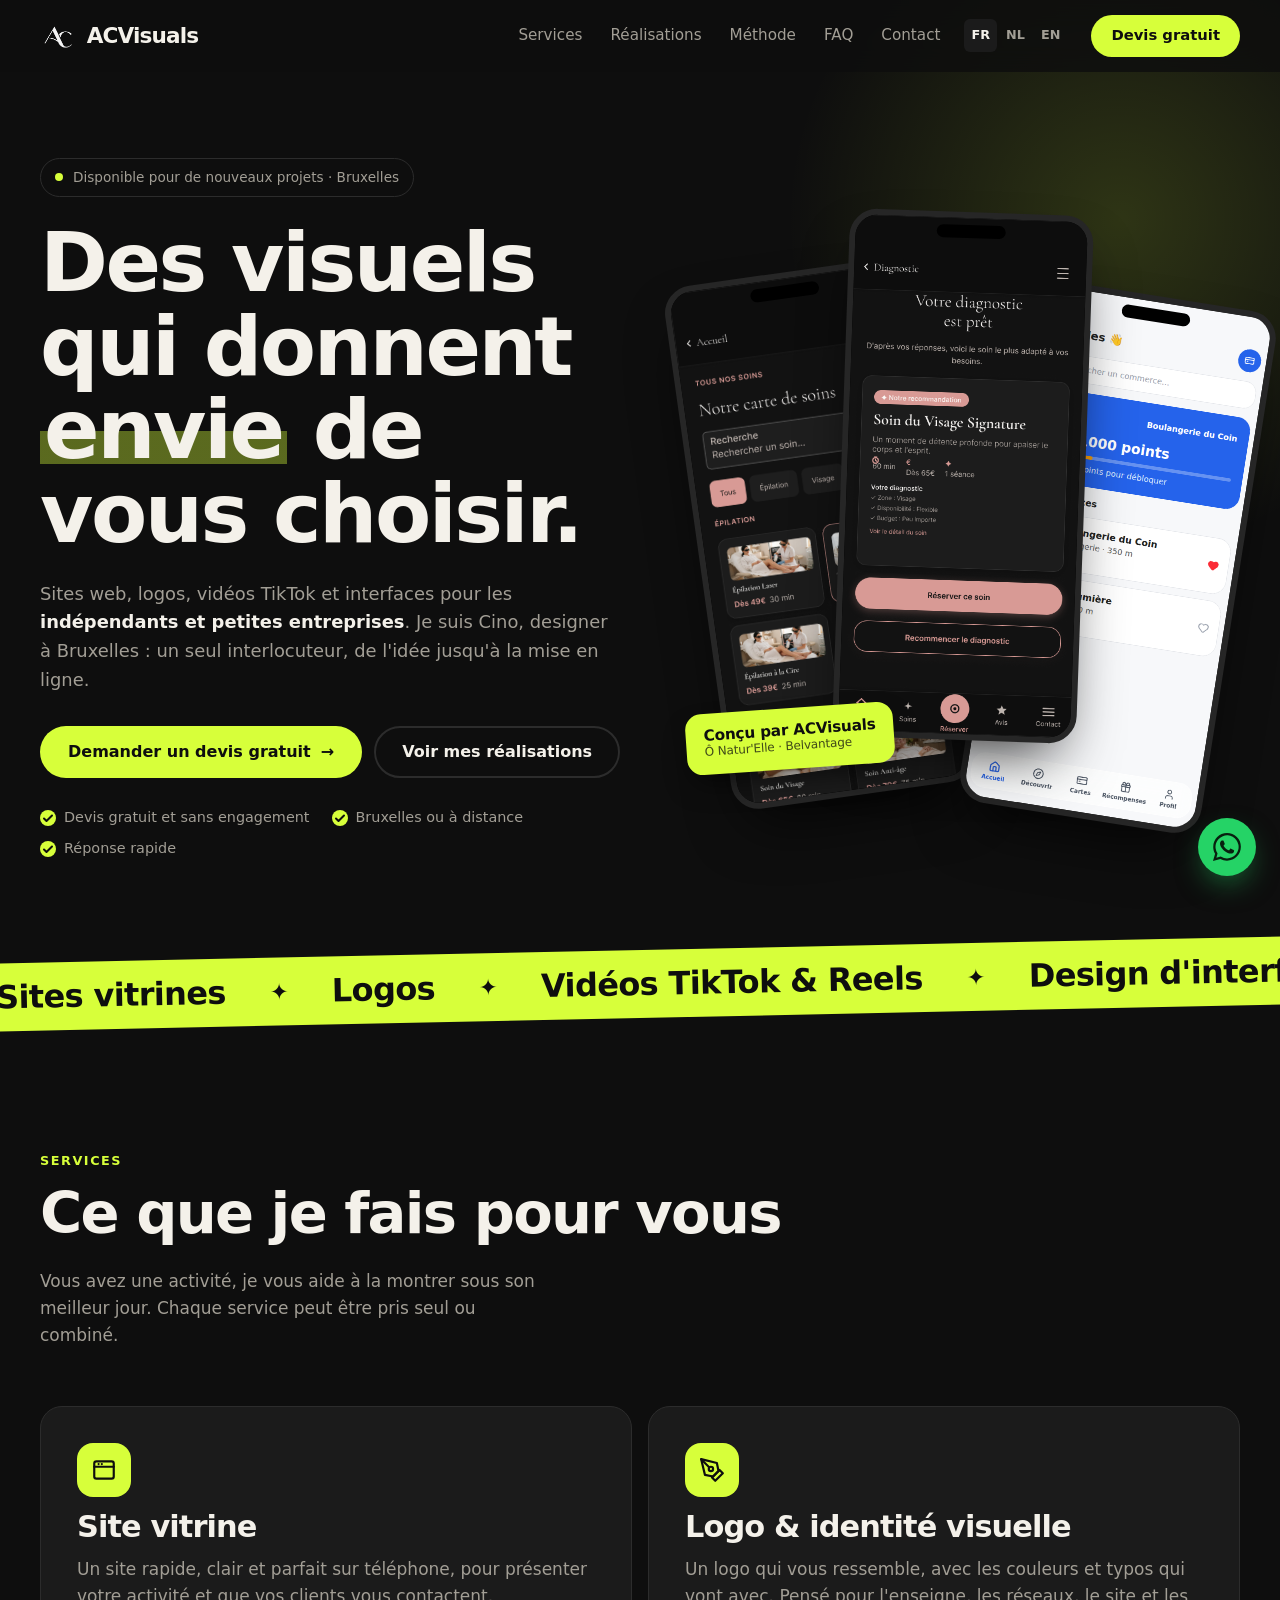
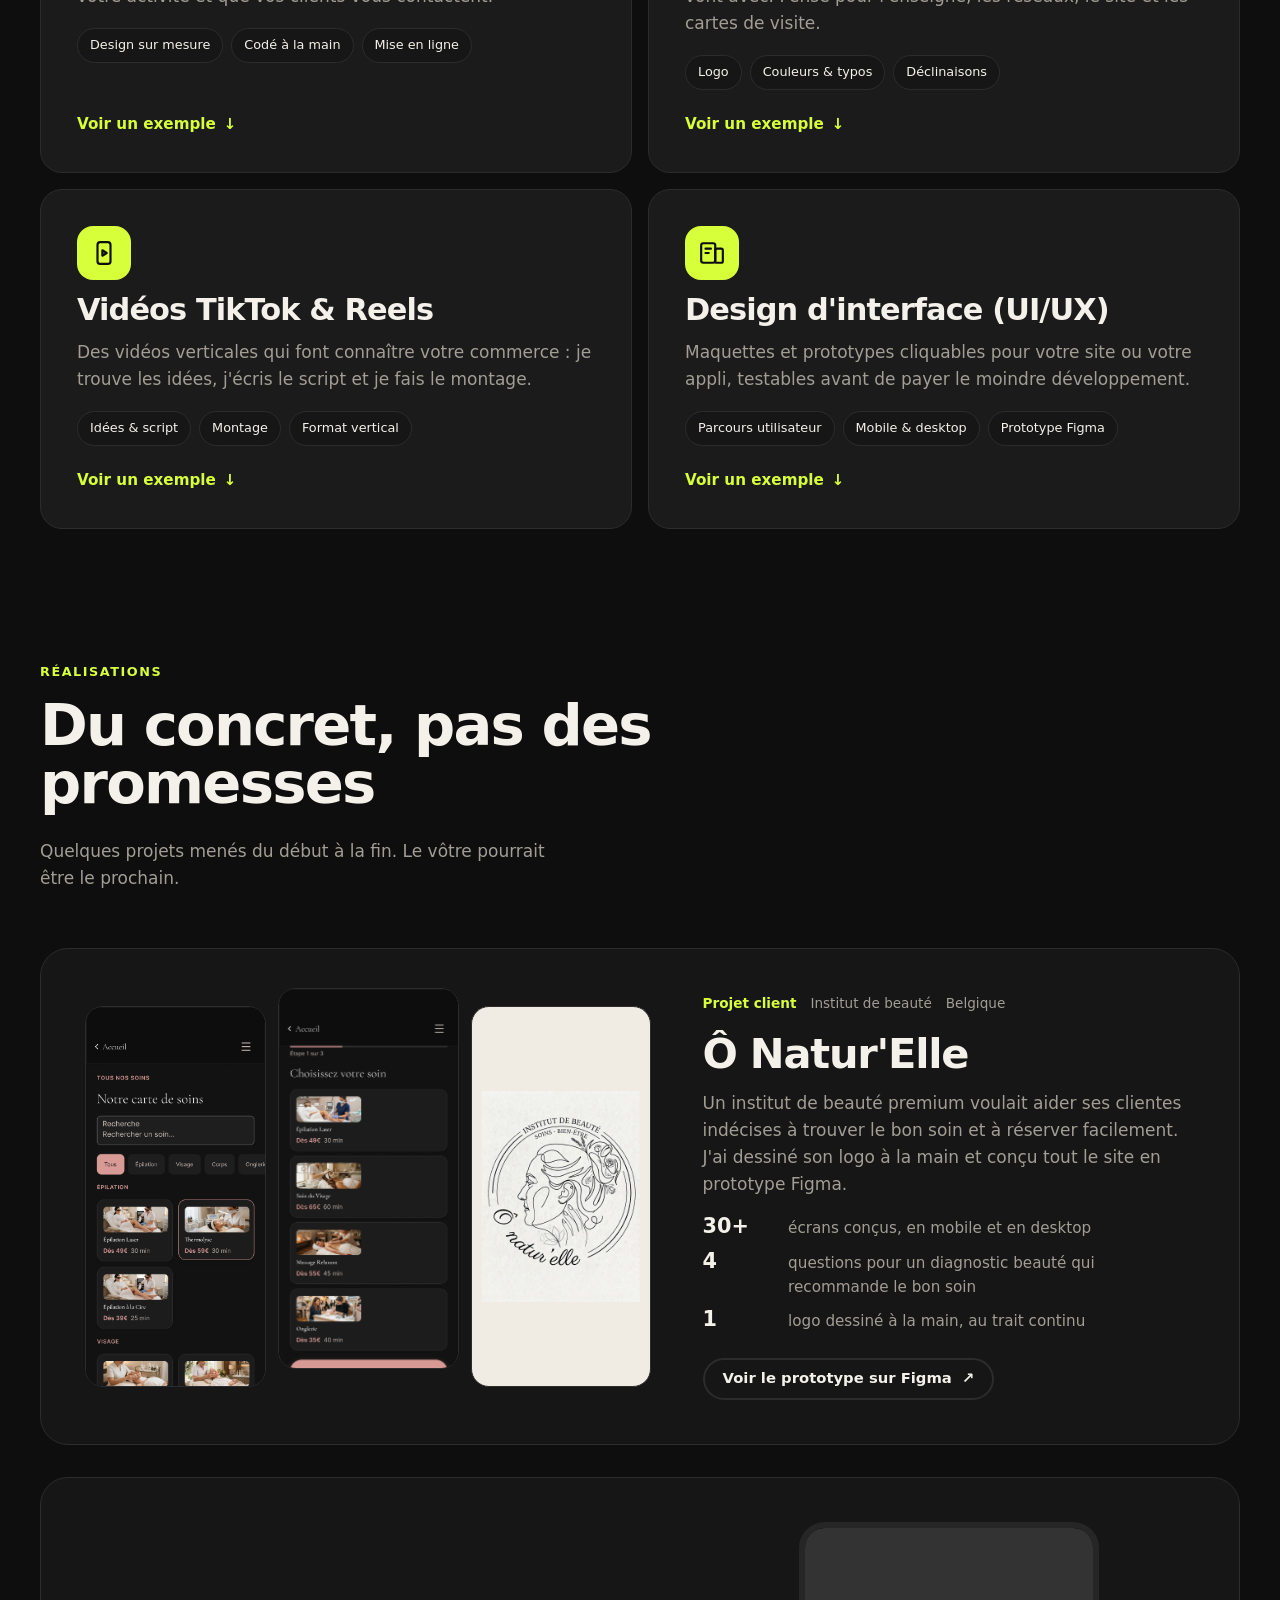
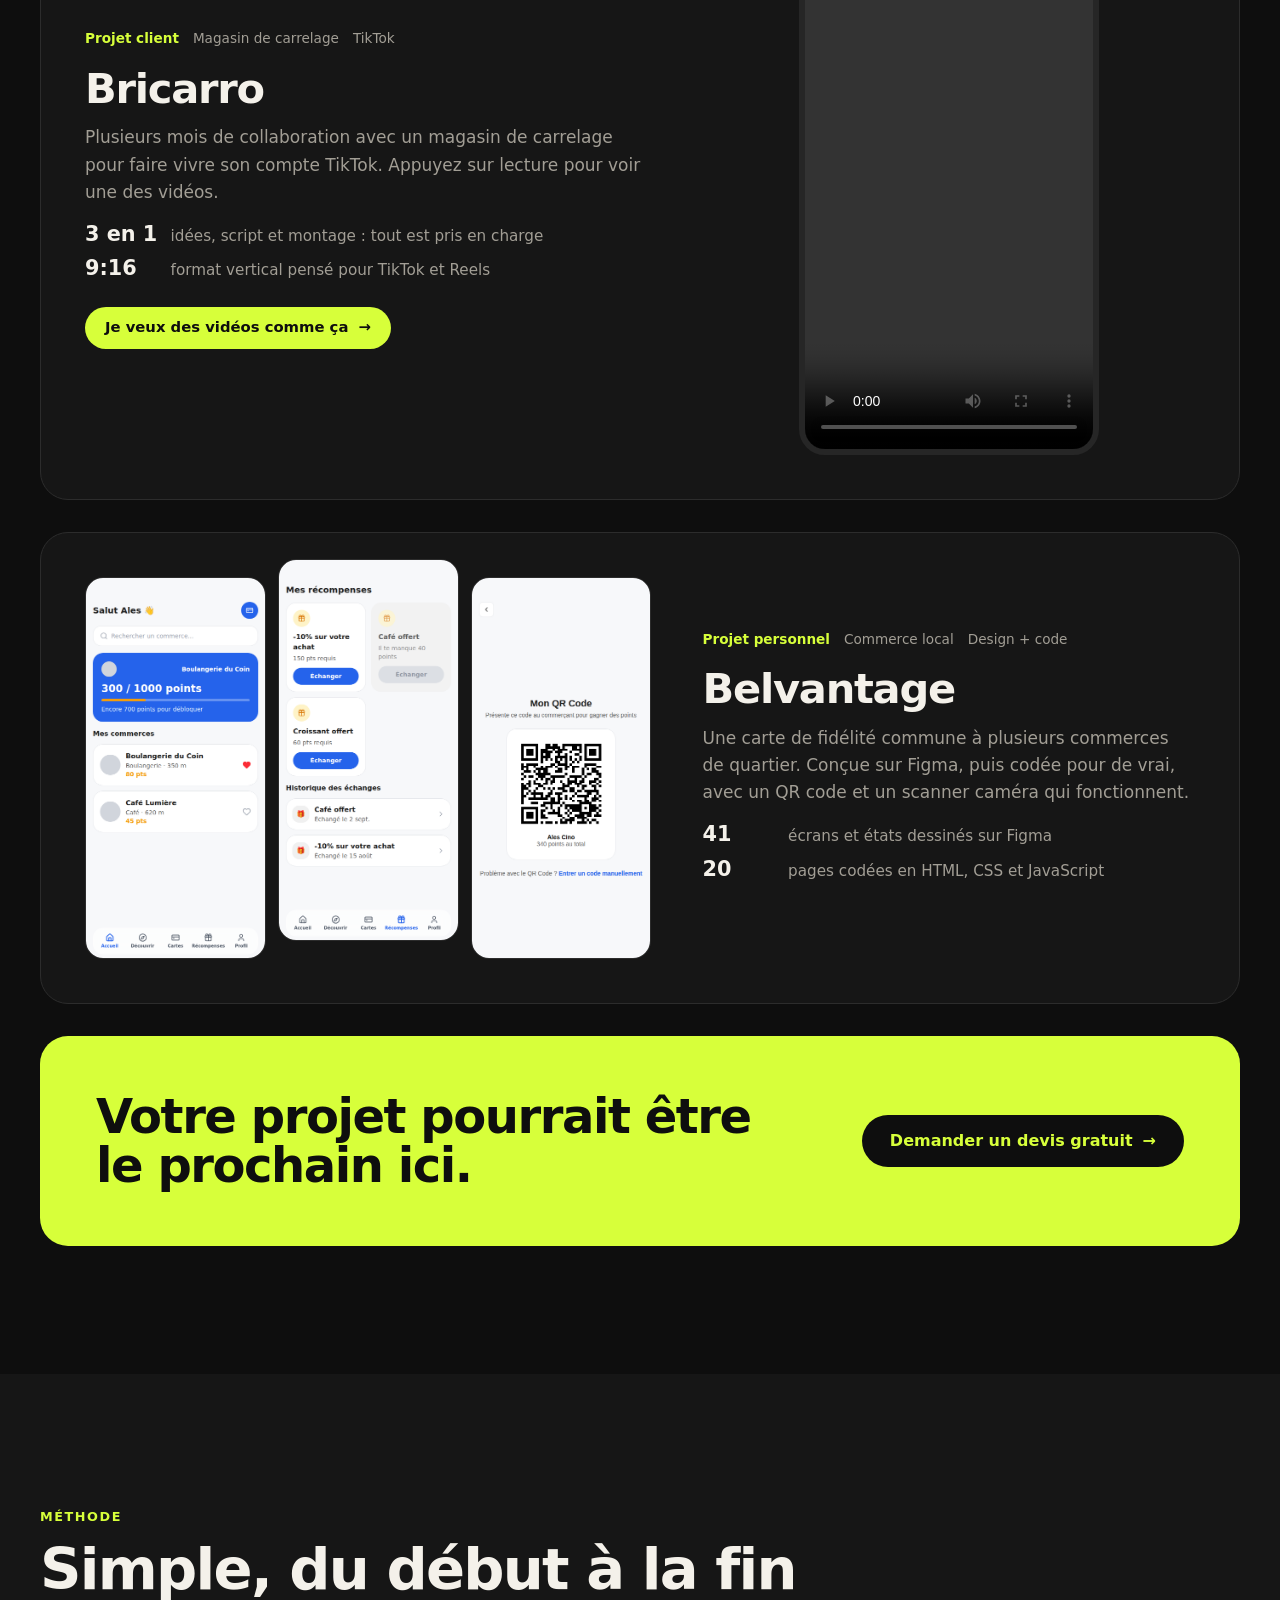
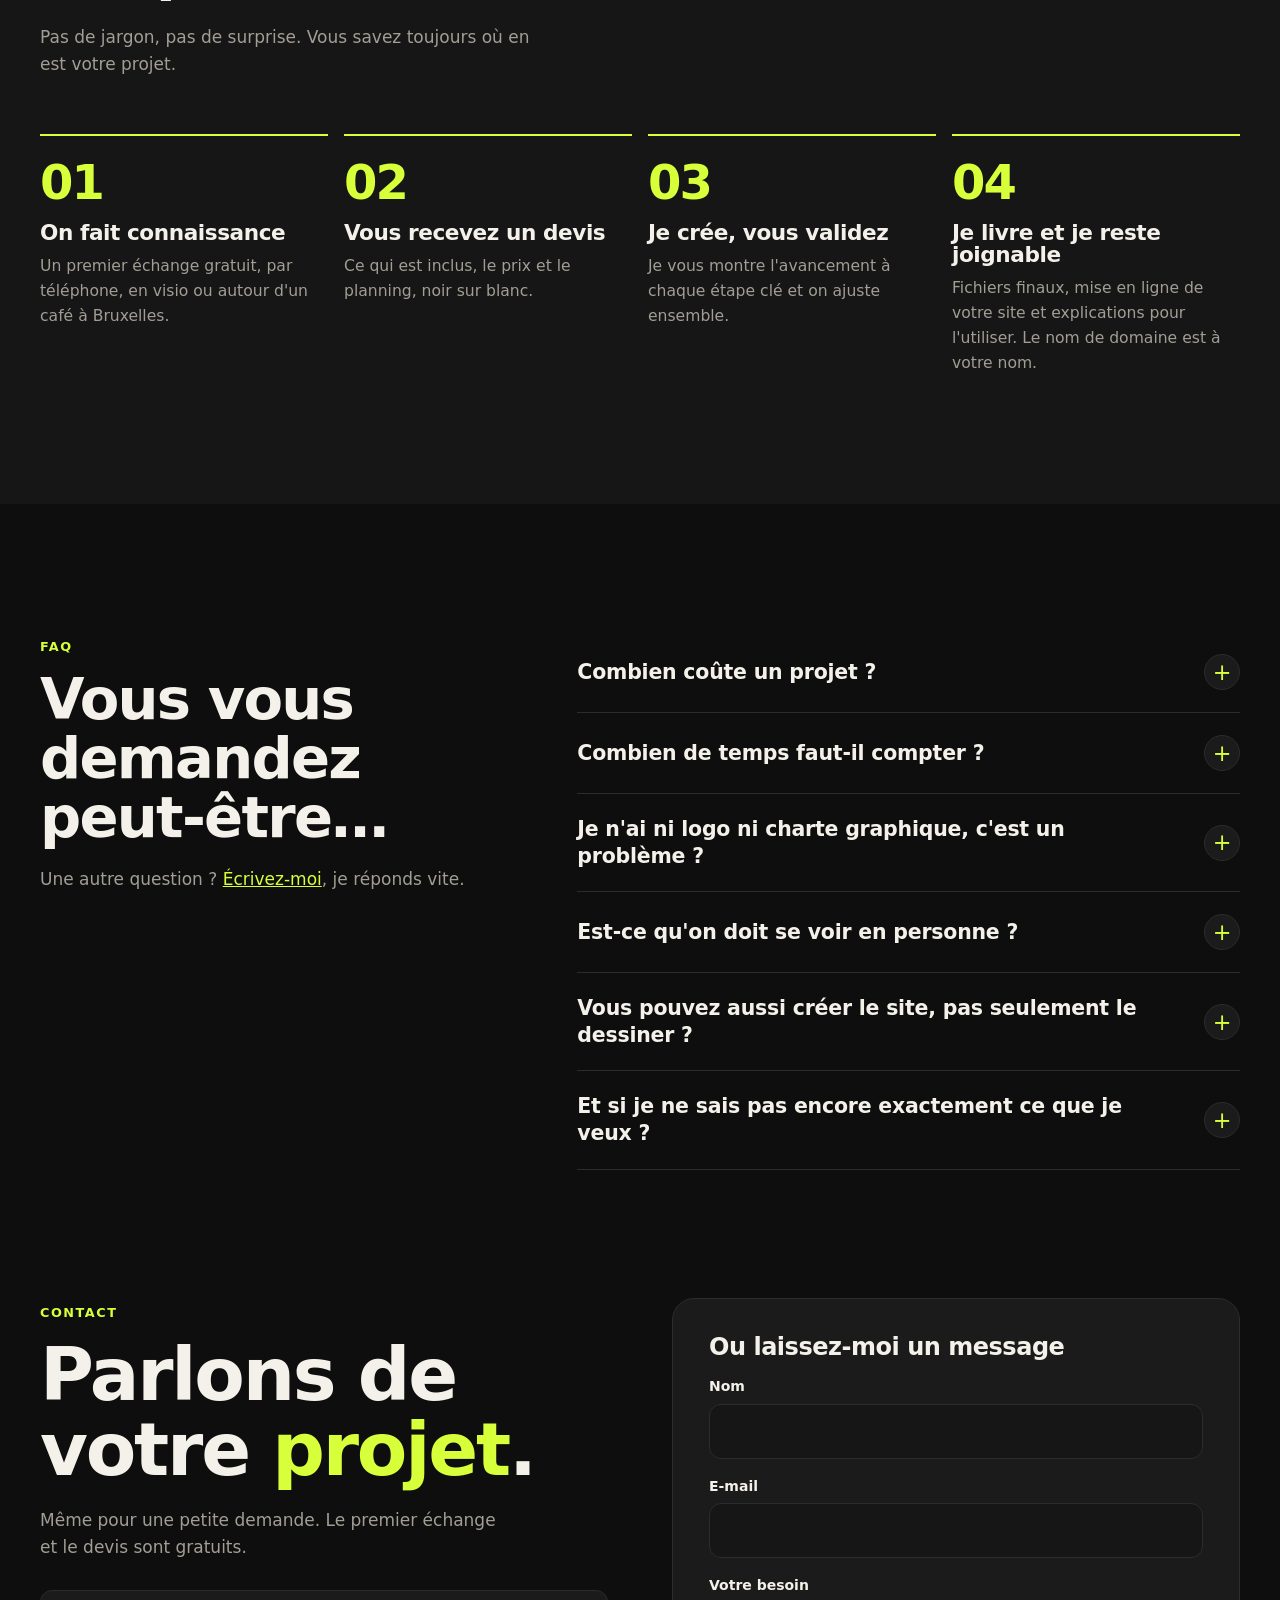
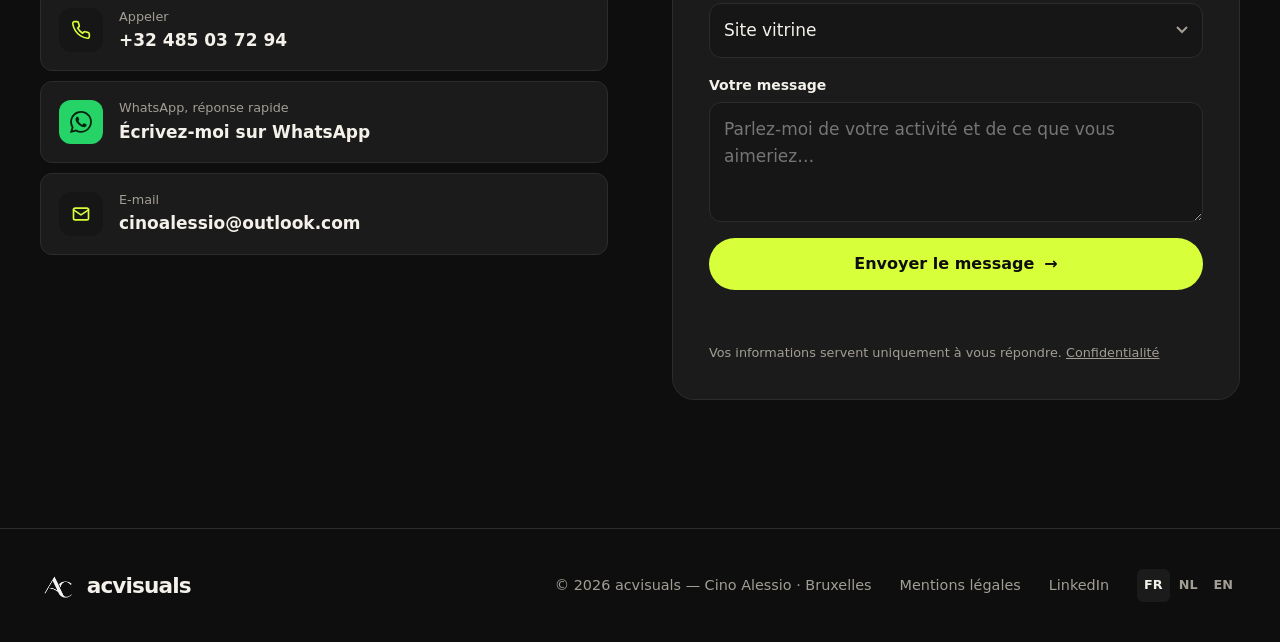
==== commit 248f7512: "Vérification Google Search Console Co-Authored-By: Claude Opus 5.5 <noreply@anthropic.com>" ====
--- a/index.html
+++ b/index.html
@@ -3,6 +3,7 @@
 <head>
 <meta charset="UTF-8">
 <meta name="viewport" content="width=device-width, initial-scale=1.0, viewport-fit=cover">
+<meta name="google-site-verification" content="nrMnY9Q3xztKQoOigJ2SnJlSK417j_QPmWpBrr7R7Ck">
 <title>ACVisuals — Sites web, logos &amp; vidéos à Bruxelles</title>
 <meta name="description" content="ACVisuals, studio de design à Bruxelles : sites vitrines, logos et identité visuelle, vidéos TikTok et Reels, design d'interface. Pour indépendants et petites entreprises. Devis gratuit.">
 <meta name="robots" content="index, follow">
@@ -10,22 +11,22 @@
 <meta name="theme-color" content="#0E0E0E">
 <meta http-equiv="Content-Security-Policy" content="default-src 'self'; script-src 'self'; style-src 'self' 'unsafe-inline' https://fonts.googleapis.com; font-src https://fonts.gstatic.com; img-src 'self' data:; media-src 'self'; connect-src https://api.web3forms.com; object-src 'none'; base-uri 'self'; form-action 'self';">
 <meta name="referrer" content="strict-origin-when-cross-origin">
-<link rel="canonical" href="https://alessio29-git.github.io/ACVisuals/">
-<link rel="alternate" hreflang="fr" href="https://alessio29-git.github.io/ACVisuals/">
-<link rel="alternate" hreflang="nl" href="https://alessio29-git.github.io/ACVisuals/nl/">
-<link rel="alternate" hreflang="en" href="https://alessio29-git.github.io/ACVisuals/en/">
-<link rel="alternate" hreflang="x-default" href="https://alessio29-git.github.io/ACVisuals/">
+<link rel="canonical" href="https://alessio29-git.github.io/acvisuals/">
+<link rel="alternate" hreflang="fr" href="https://alessio29-git.github.io/acvisuals/">
+<link rel="alternate" hreflang="nl" href="https://alessio29-git.github.io/acvisuals/nl/">
+<link rel="alternate" hreflang="en" href="https://alessio29-git.github.io/acvisuals/en/">
+<link rel="alternate" hreflang="x-default" href="https://alessio29-git.github.io/acvisuals/">
 <meta property="og:title" content="ACVisuals — Sites web, logos &amp; vidéos à Bruxelles">
 <meta property="og:description" content="Sites vitrines, logos, vidéos TikTok et interfaces pour indépendants et petites entreprises. Un seul interlocuteur, de l'idée à la mise en ligne. Devis gratuit.">
 <meta property="og:type" content="website">
-<meta property="og:url" content="https://alessio29-git.github.io/ACVisuals/">
-<meta property="og:image" content="https://alessio29-git.github.io/ACVisuals/img/og-logo.png">
+<meta property="og:url" content="https://alessio29-git.github.io/acvisuals/">
+<meta property="og:image" content="https://alessio29-git.github.io/acvisuals/img/og-logo.png">
 <meta property="og:image:width" content="1200">
 <meta property="og:image:height" content="630">
 <meta property="og:image:alt" content="Logo AC — ACVisuals">
 <meta property="og:locale" content="fr_BE">
 <meta name="twitter:card" content="summary_large_image">
-<meta name="twitter:image" content="https://alessio29-git.github.io/ACVisuals/img/og-logo.png">
+<meta name="twitter:image" content="https://alessio29-git.github.io/acvisuals/img/og-logo.png">
 <link rel="icon" href="favicon.svg" type="image/svg+xml">
 <script type="application/ld+json">
 {
@@ -33,10 +34,10 @@
   "@type": "ProfessionalService",
   "name": "ACVisuals",
   "description": "Sites vitrines, logos et identité visuelle, vidéos pour les réseaux sociaux et design d'interface. Basé à Bruxelles, sur place ou à distance.",
-  "url": "https://alessio29-git.github.io/ACVisuals/",
+  "url": "https://alessio29-git.github.io/acvisuals/",
   "telephone": "+32485037294",
   "email": "cinoalessio@outlook.com",
-  "image": "https://alessio29-git.github.io/ACVisuals/img/og-logo.png",
+  "image": "https://alessio29-git.github.io/acvisuals/img/og-logo.png",
   "address": { "@type": "PostalAddress", "addressLocality": "Bruxelles", "addressCountry": "BE" },
   "areaServed": { "@type": "City", "name": "Bruxelles" },
   "founder": { "@type": "Person", "name": "Cino Alessio" },
@@ -87,7 +88,7 @@
   <div class="m-actions">
     <a href="#contact" class="btn btn-accent">Demander un devis gratuit</a>
     <a href="tel:+32485037294" class="btn btn-line">Appeler le +32 485 03 72 94</a>
-    <a href="https://wa.me/32485037294?text=Bonjour%20Cino%2C%20je%20vous%20contacte%20depuis%20ACVisuals%20%C3%A0%20propos%20d%27un%20projet." class="btn btn-wa" target="_blank" rel="noopener noreferrer">Écrire sur WhatsApp</a>
+    <a href="https://wa.me/32485037294?text=Bonjour%20Cino%2C%20je%20vous%20contacte%20depuis%20acvisuals%20%C3%A0%20propos%20d%27un%20projet." class="btn btn-wa" target="_blank" rel="noopener noreferrer">Écrire sur WhatsApp</a>
   </div>
   <nav class="langs" aria-label="Langue · Taal · Language">
     <a href="index.html" hreflang="fr" lang="fr" aria-current="page">FR</a>
@@ -301,7 +302,7 @@
             <span class="ico" aria-hidden="true"><svg width="20" height="20" viewBox="0 0 24 24" fill="none" stroke="currentColor" stroke-width="2" stroke-linecap="round" stroke-linejoin="round"><path d="M22 16.9v3a2 2 0 0 1-2.2 2 19.8 19.8 0 0 1-8.6-3.1 19.5 19.5 0 0 1-6-6A19.8 19.8 0 0 1 2.1 4.2 2 2 0 0 1 4.1 2h3a2 2 0 0 1 2 1.7c.1.9.4 1.8.7 2.7a2 2 0 0 1-.5 2.1L8 9.8a16 16 0 0 0 6 6l1.3-1.3a2 2 0 0 1 2.1-.4c.9.3 1.8.6 2.7.7a2 2 0 0 1 1.7 2z"/></svg></span>
             <span><small>Appeler</small><strong>+32 485 03 72 94</strong></span>
           </a>
-          <a href="https://wa.me/32485037294?text=Bonjour%20Cino%2C%20je%20vous%20contacte%20depuis%20ACVisuals%20%C3%A0%20propos%20d%27un%20projet." target="_blank" rel="noopener noreferrer">
+          <a href="https://wa.me/32485037294?text=Bonjour%20Cino%2C%20je%20vous%20contacte%20depuis%20acvisuals%20%C3%A0%20propos%20d%27un%20projet." target="_blank" rel="noopener noreferrer">
             <span class="ico wa" aria-hidden="true"><svg width="22" height="22" viewBox="0 0 24 24" fill="currentColor"><path d="M17.5 14.4c-.3-.1-1.8-.9-2-1-.3-.1-.5-.1-.7.1-.2.3-.8 1-.9 1.2-.2.2-.3.2-.6.1-.3-.1-1.3-.5-2.4-1.5-.9-.8-1.5-1.8-1.7-2.1-.2-.3 0-.5.1-.6l.4-.5c.2-.2.2-.3.3-.5.1-.2 0-.4 0-.5l-.9-2.2c-.2-.6-.5-.5-.7-.5h-.6c-.2 0-.5.1-.8.4-.3.3-1 1-1 2.5s1.1 2.9 1.2 3.1c.1.2 2.1 3.2 5.1 4.5.7.3 1.3.5 1.7.6.7.2 1.4.2 1.9.1.6-.1 1.8-.7 2-1.4.2-.7.2-1.3.2-1.4-.1-.1-.3-.2-.6-.3zM12 21.8a9.9 9.9 0 0 1-5-1.4l-.4-.2-3.7 1 1-3.6-.2-.4A9.9 9.9 0 1 1 12 21.8zm8.4-18.3A11.8 11.8 0 0 0 12 0C5.5 0 .2 5.3.2 11.9c0 2.1.5 4.1 1.6 5.9L0 24l6.3-1.7a11.9 11.9 0 0 0 5.7 1.4c6.6 0 11.9-5.3 11.9-11.9 0-3.2-1.2-6.2-3.5-8.3z"/></svg></span>
             <span><small>WhatsApp, réponse rapide</small><strong>Écrivez-moi sur WhatsApp</strong></span>
           </a>
@@ -317,7 +318,7 @@
             data-error="Oups, l'envoi a échoué. Appelez-moi ou écrivez-moi sur WhatsApp." data-invalid="Merci de remplir les champs obligatoires.">
         <h3>Ou laissez-moi un message</h3>
         <input type="hidden" name="access_key" value="6291c0f9-7ea4-4fd0-a6d5-e266edce60e7">
-        <input type="hidden" name="subject" value="Nouveau message depuis ACVisuals">
+        <input type="hidden" name="subject" value="Nouveau message depuis acvisuals">
         <input type="checkbox" name="botcheck" class="hp" tabindex="-1" autocomplete="off" aria-hidden="true">
         <div class="field"><label for="f-name">Nom</label><input id="f-name" name="name" type="text" required autocomplete="name"></div>
         <div class="field"><label for="f-email">E-mail</label><input id="f-email" name="email" type="email" required autocomplete="email"></div>
@@ -342,8 +343,8 @@
 
 <footer class="footer">
   <div class="wrap">
-    <a href="#top" class="brand" aria-label="ACVisuals — haut de page"><img src="img/ac-logo.png" width="573" height="468" alt=""><span>ACVisuals</span></a>
-    <p>© <span id="year">2026</span> ACVisuals — Cino Alessio · Bruxelles</p>
+    <a href="#top" class="brand" aria-label="acvisuals — haut de page"><img src="img/ac-logo.png" width="573" height="468" alt=""><span>acvisuals</span></a>
+    <p>© <span id="year">2026</span> acvisuals — Cino Alessio · Bruxelles</p>
     <a href="mentions-legales.html">Mentions légales</a>
     <a href="https://www.linkedin.com/in/alessio-cino-a7abaa321" target="_blank" rel="noopener noreferrer">LinkedIn</a>
     <nav class="langs" aria-label="Langue · Taal · Language">
@@ -354,13 +355,13 @@
   </div>
 </footer>
 
-<a href="https://wa.me/32485037294?text=Bonjour%20Cino%2C%20je%20vous%20contacte%20depuis%20ACVisuals%20%C3%A0%20propos%20d%27un%20projet." class="wa-fab" target="_blank" rel="noopener noreferrer" aria-label="Écrire sur WhatsApp">
+<a href="https://wa.me/32485037294?text=Bonjour%20Cino%2C%20je%20vous%20contacte%20depuis%20acvisuals%20%C3%A0%20propos%20d%27un%20projet." class="wa-fab" target="_blank" rel="noopener noreferrer" aria-label="Écrire sur WhatsApp">
   <svg width="28" height="28" viewBox="0 0 24 24" fill="currentColor" aria-hidden="true"><path d="M17.5 14.4c-.3-.1-1.8-.9-2-1-.3-.1-.5-.1-.7.1-.2.3-.8 1-.9 1.2-.2.2-.3.2-.6.1-.3-.1-1.3-.5-2.4-1.5-.9-.8-1.5-1.8-1.7-2.1-.2-.3 0-.5.1-.6l.4-.5c.2-.2.2-.3.3-.5.1-.2 0-.4 0-.5l-.9-2.2c-.2-.6-.5-.5-.7-.5h-.6c-.2 0-.5.1-.8.4-.3.3-1 1-1 2.5s1.1 2.9 1.2 3.1c.1.2 2.1 3.2 5.1 4.5.7.3 1.3.5 1.7.6.7.2 1.4.2 1.9.1.6-.1 1.8-.7 2-1.4.2-.7.2-1.3.2-1.4-.1-.1-.3-.2-.6-.3zM12 21.8a9.9 9.9 0 0 1-5-1.4l-.4-.2-3.7 1 1-3.6-.2-.4A9.9 9.9 0 1 1 12 21.8zm8.4-18.3A11.8 11.8 0 0 0 12 0C5.5 0 .2 5.3.2 11.9c0 2.1.5 4.1 1.6 5.9L0 24l6.3-1.7a11.9 11.9 0 0 0 5.7 1.4c6.6 0 11.9-5.3 11.9-11.9 0-3.2-1.2-6.2-3.5-8.3z"/></svg>
 </a>
 
 <div class="m-bar">
   <a href="#contact" class="btn btn-accent">Devis gratuit</a>
-  <a href="https://wa.me/32485037294?text=Bonjour%20Cino%2C%20je%20vous%20contacte%20depuis%20ACVisuals%20%C3%A0%20propos%20d%27un%20projet." class="btn btn-wa" target="_blank" rel="noopener noreferrer" aria-label="Écrire sur WhatsApp">
+  <a href="https://wa.me/32485037294?text=Bonjour%20Cino%2C%20je%20vous%20contacte%20depuis%20acvisuals%20%C3%A0%20propos%20d%27un%20projet." class="btn btn-wa" target="_blank" rel="noopener noreferrer" aria-label="Écrire sur WhatsApp">
     <svg width="22" height="22" viewBox="0 0 24 24" fill="currentColor" aria-hidden="true"><path d="M17.5 14.4c-.3-.1-1.8-.9-2-1-.3-.1-.5-.1-.7.1-.2.3-.8 1-.9 1.2-.2.2-.3.2-.6.1-.3-.1-1.3-.5-2.4-1.5-.9-.8-1.5-1.8-1.7-2.1-.2-.3 0-.5.1-.6l.4-.5c.2-.2.2-.3.3-.5.1-.2 0-.4 0-.5l-.9-2.2c-.2-.6-.5-.5-.7-.5h-.6c-.2 0-.5.1-.8.4-.3.3-1 1-1 2.5s1.1 2.9 1.2 3.1c.1.2 2.1 3.2 5.1 4.5.7.3 1.3.5 1.7.6.7.2 1.4.2 1.9.1.6-.1 1.8-.7 2-1.4.2-.7.2-1.3.2-1.4-.1-.1-.3-.2-.6-.3zM12 21.8a9.9 9.9 0 0 1-5-1.4l-.4-.2-3.7 1 1-3.6-.2-.4A9.9 9.9 0 1 1 12 21.8zm8.4-18.3A11.8 11.8 0 0 0 12 0C5.5 0 .2 5.3.2 11.9c0 2.1.5 4.1 1.6 5.9L0 24l6.3-1.7a11.9 11.9 0 0 0 5.7 1.4c6.6 0 11.9-5.3 11.9-11.9 0-3.2-1.2-6.2-3.5-8.3z"/></svg>
   </a>
 </div>
